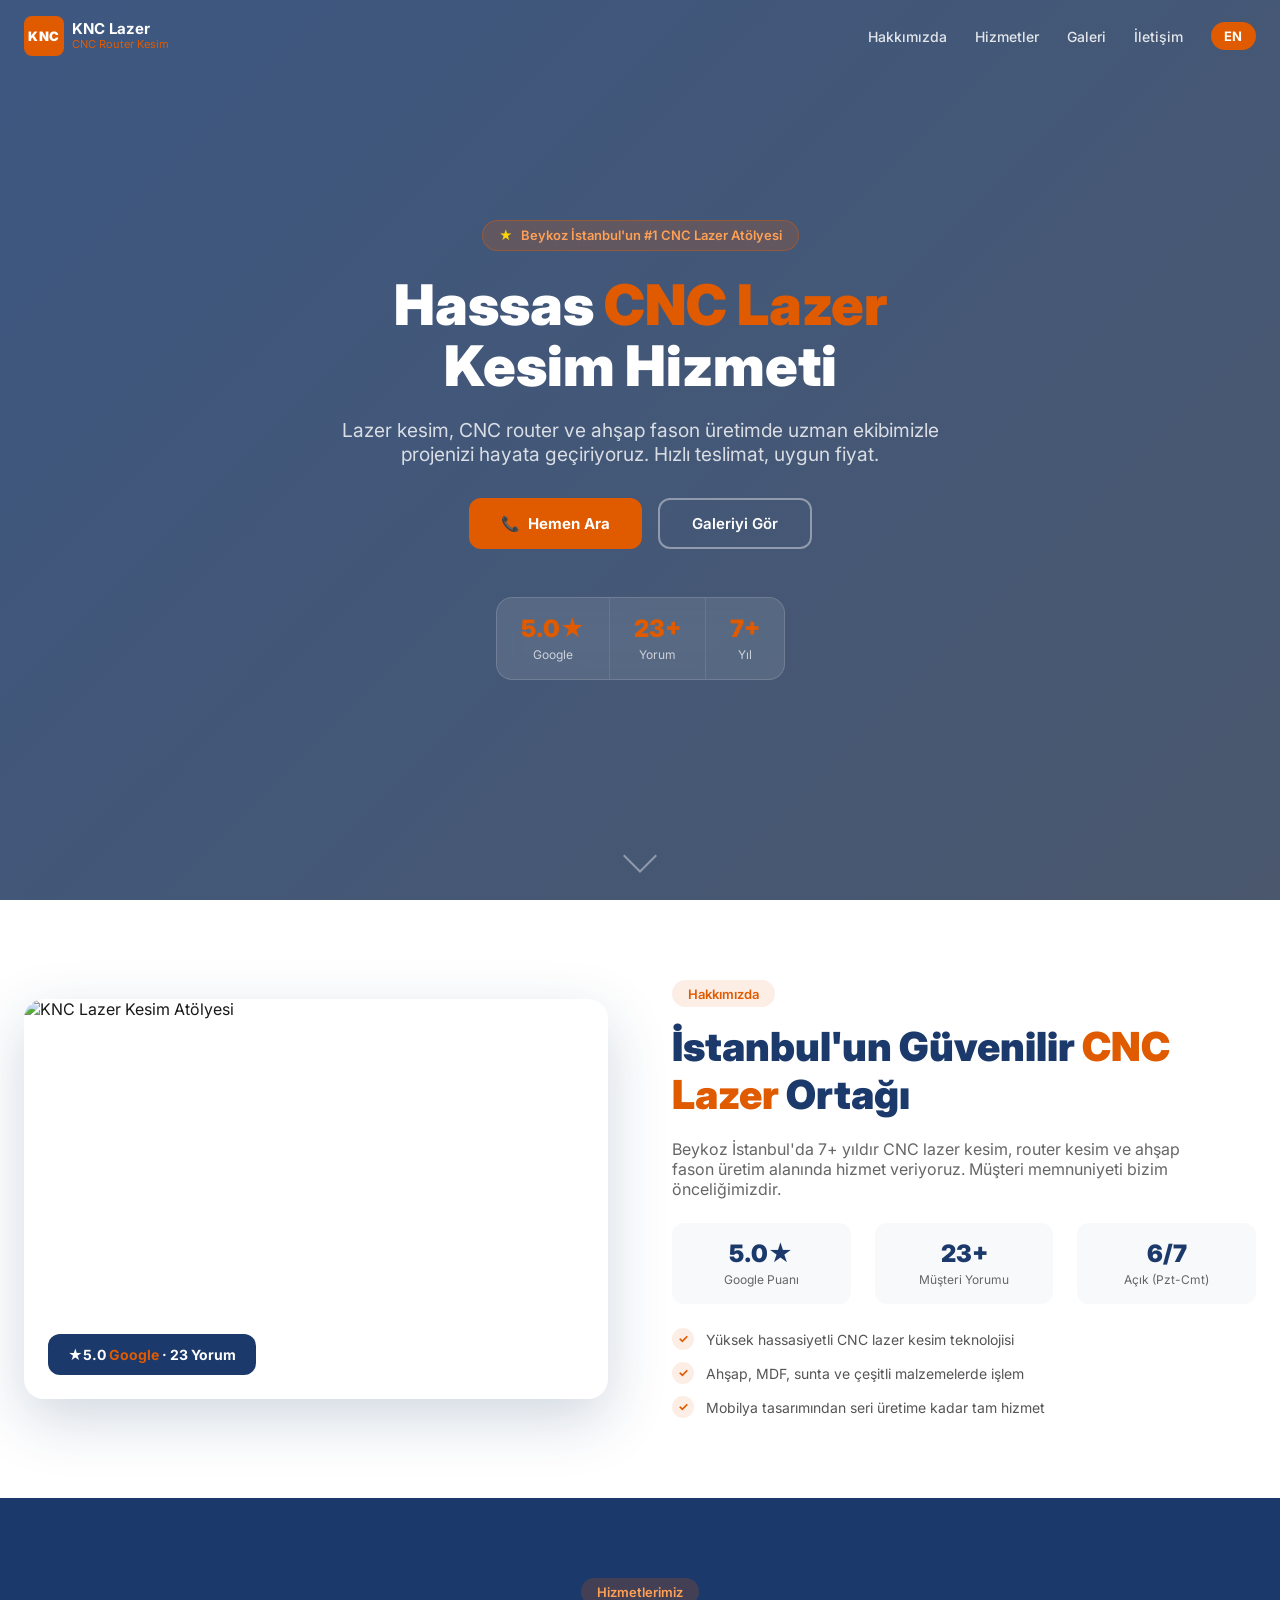
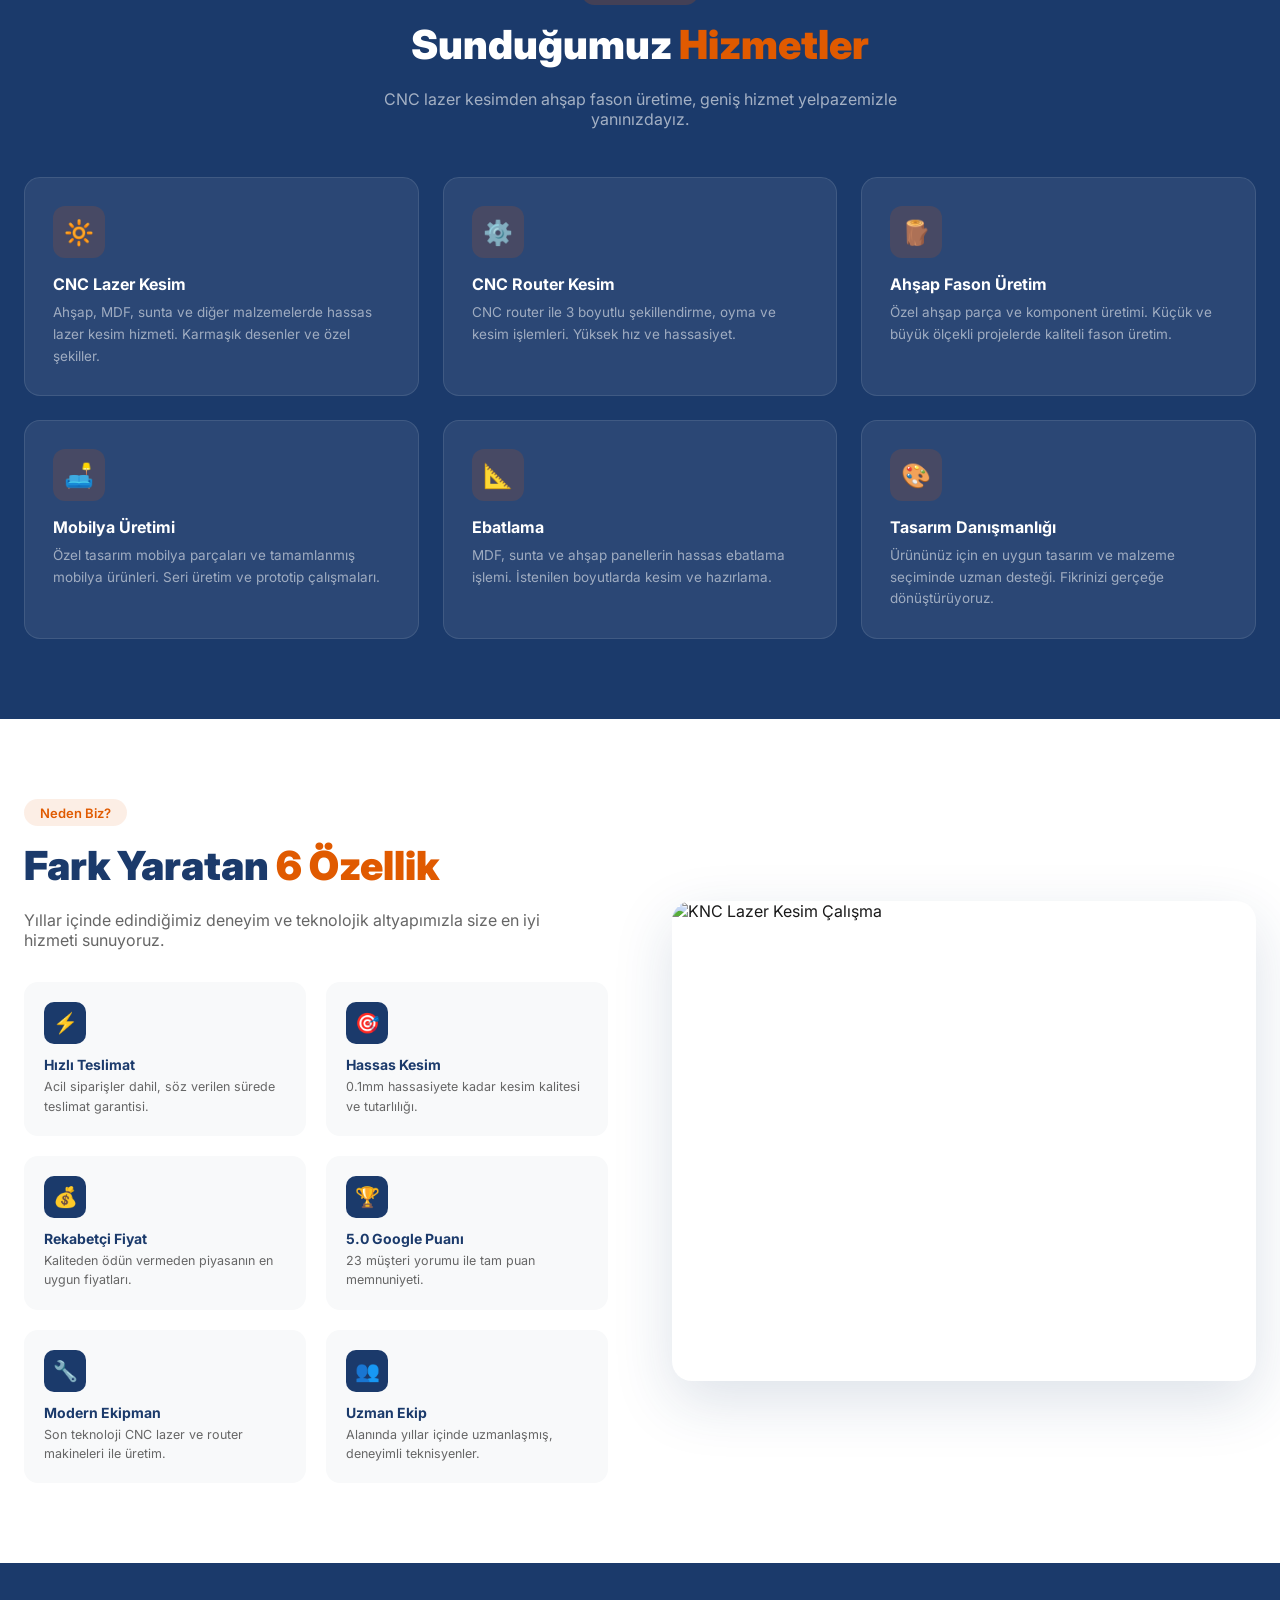
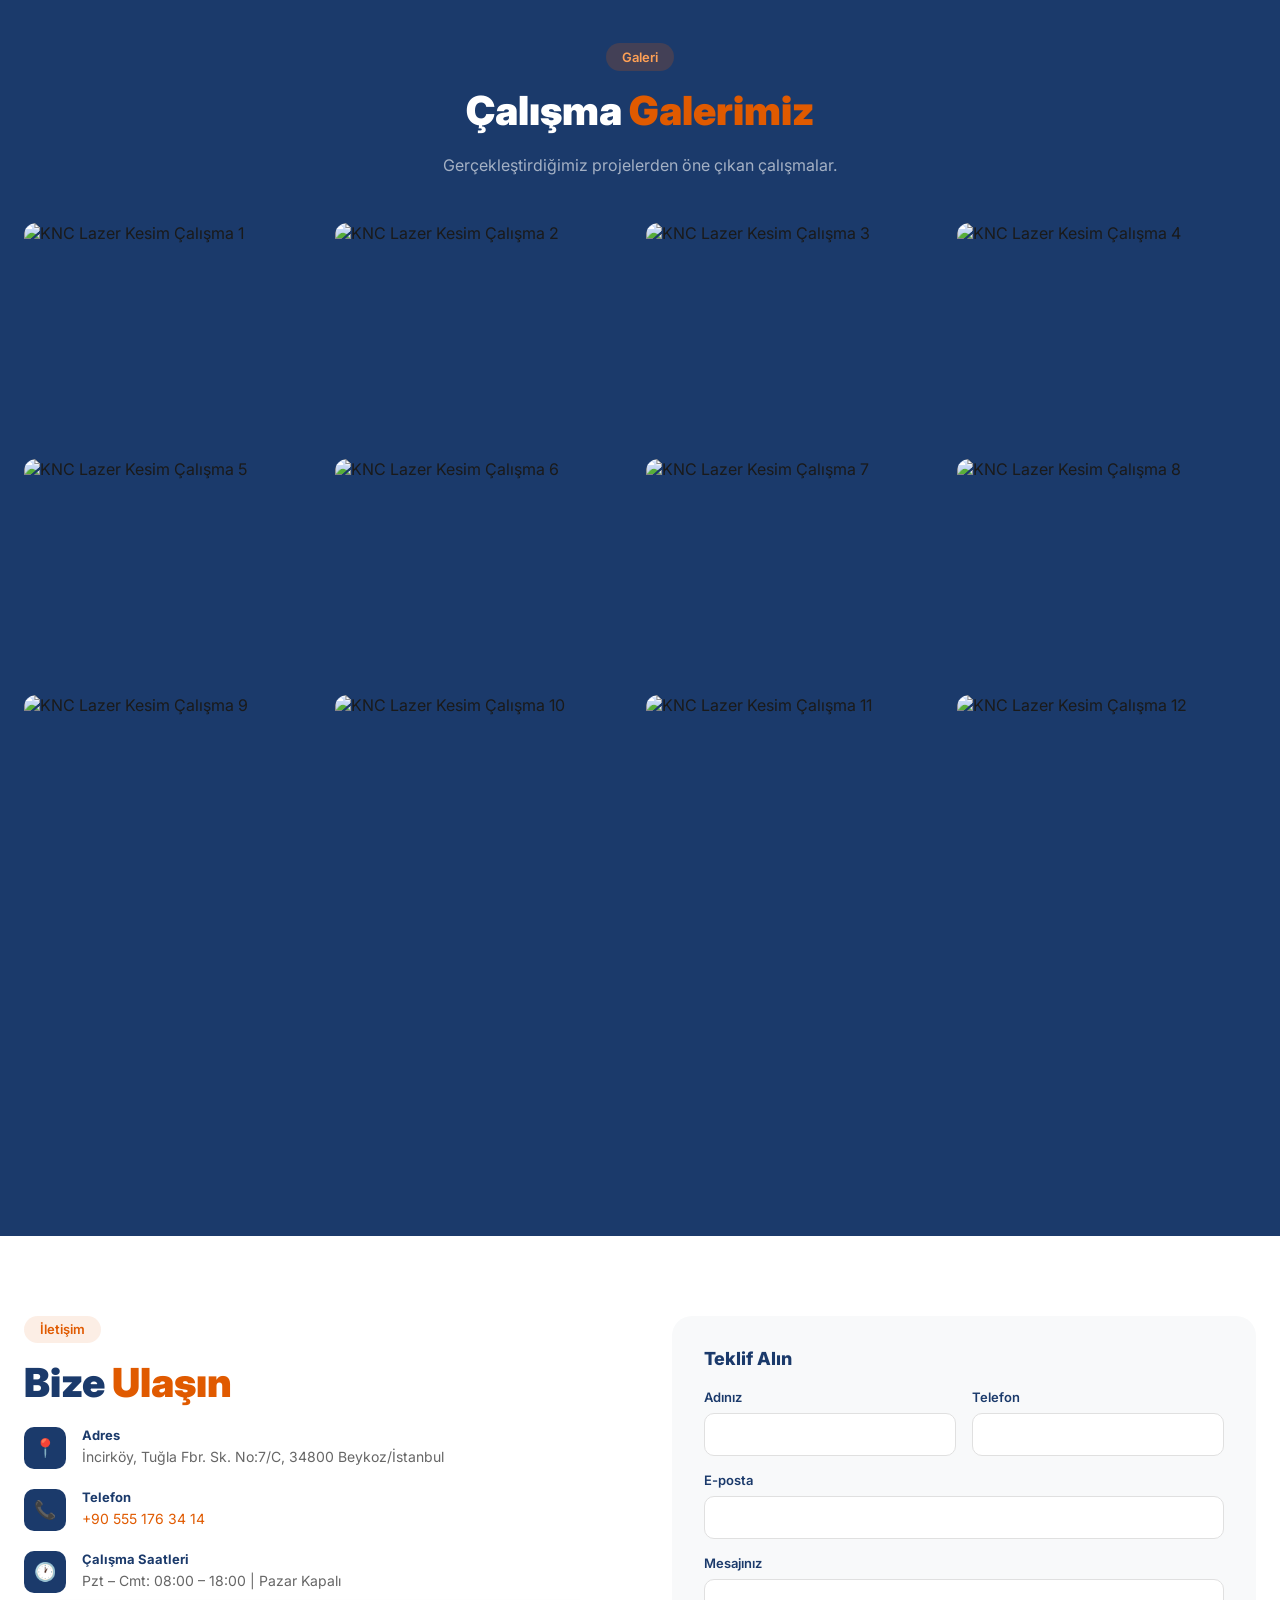
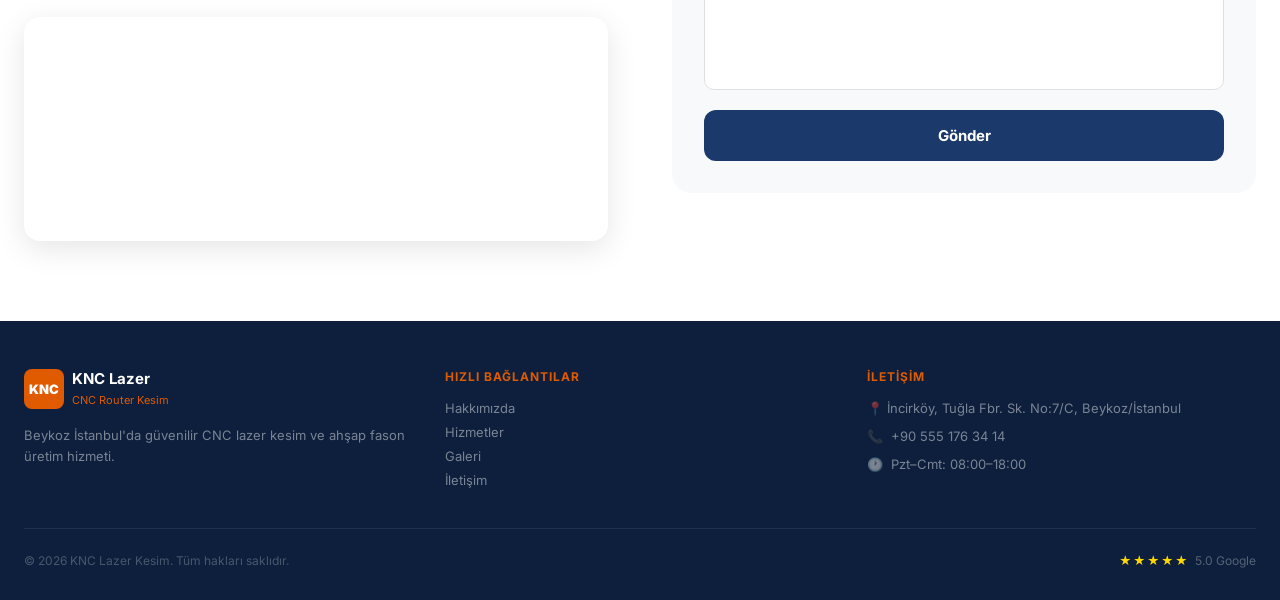
==== index.html @ 197137d9 "KNC Lazer Kesim – static site" ====
<!DOCTYPE html>
<html lang="tr">
<head>
  <meta charset="UTF-8" />
  <meta name="viewport" content="width=device-width, initial-scale=1.0" />
  <title>KNC Lazer Kesim – CNC Router Kesim | Ahşap Fason Üretim | Beykoz İstanbul</title>
  <meta name="description" content="KNC Lazer Kesim – Beykoz İstanbul'da profesyonel CNC lazer kesim, CNC router kesim ve ahşap fason üretim hizmetleri. ☆5.0 Google puanı. Hemen arayın: +90 555 176 34 14" />
  <meta name="keywords" content="KNC lazer kesim, CNC router kesim, ahşap fason üretim, lazer kesim İstanbul, CNC kesim Beykoz, mobilya üretimi" />
  <meta property="og:title" content="KNC Lazer Kesim – CNC Router Kesim İstanbul" />
  <meta property="og:description" content="Beykoz İstanbul'da profesyonel CNC lazer kesim ve ahşap fason üretim. 5.0 Google puanı, 23+ değerlendirme." />
  <meta property="og:type" content="website" />
  <link rel="preconnect" href="https://fonts.googleapis.com" />
  <link rel="preconnect" href="https://fonts.gstatic.com" crossorigin />
  <link href="https://fonts.googleapis.com/css2?family=Inter:wght@400;500;600;700;800;900&display=swap" rel="stylesheet" />
  <style>
    *, *::before, *::after { box-sizing: border-box; margin: 0; padding: 0; }
    html { scroll-behavior: smooth; font-size: 16px; }
    body { font-family: 'Inter', sans-serif; background: #fff; color: #1a1a1a; -webkit-font-smoothing: antialiased; }
    img { max-width: 100%; height: auto; display: block; }
    a { text-decoration: none; color: inherit; }
    ul { list-style: none; }

    :root {
      --primary: #1B3A6B;
      --accent: #E05A00;
      --dark: #0d1f3c;
      --gray: #F8F9FA;
    }

    /* ── NAVBAR ── */
    #navbar {
      position: fixed; top: 0; left: 0; right: 0; z-index: 1000;
      padding: 1rem 0;
      transition: background 0.3s, box-shadow 0.3s;
    }
    #navbar.scrolled {
      background: var(--primary);
      box-shadow: 0 2px 20px rgba(0,0,0,0.3);
    }
    .nav-inner {
      max-width: 1280px; margin: 0 auto; padding: 0 1.5rem;
      display: flex; align-items: center; justify-content: space-between;
    }
    .nav-logo { display: flex; align-items: center; gap: 0.5rem; }
    .nav-logo-box {
      width: 40px; height: 40px; background: var(--accent); border-radius: 8px;
      display: flex; align-items: center; justify-content: center;
      font-weight: 900; color: #fff; font-size: 13px; letter-spacing: 0.5px;
    }
    .nav-logo-text { line-height: 1.2; }
    .nav-logo-text strong { display: block; color: #fff; font-weight: 700; font-size: 15px; }
    .nav-logo-text span { display: block; color: var(--accent); font-size: 11px; }
    .nav-links { display: flex; align-items: center; gap: 1.75rem; }
    .nav-links a {
      color: rgba(255,255,255,0.85); font-size: 14px; font-weight: 500;
      transition: color 0.2s; cursor: pointer;
    }
    .nav-links a:hover { color: #fff; }
    .lang-btn {
      background: var(--accent); color: #fff; border: none; cursor: pointer;
      padding: 0.35rem 0.85rem; border-radius: 20px; font-size: 13px;
      font-weight: 700; font-family: inherit; transition: background 0.2s;
    }
    .lang-btn:hover { background: #c94e00; }
    .hamburger {
      display: none; flex-direction: column; gap: 5px;
      background: none; border: none; cursor: pointer; padding: 4px;
    }
    .hamburger span {
      display: block; width: 24px; height: 2px; background: #fff;
      transition: all 0.3s; border-radius: 2px;
    }
    .mobile-menu {
      display: none; position: absolute; top: 100%; left: 0; right: 0;
      background: var(--primary); padding: 1rem 1.5rem; flex-direction: column; gap: 0.75rem;
      box-shadow: 0 8px 20px rgba(0,0,0,0.3);
    }
    .mobile-menu.open { display: flex; }
    .mobile-menu a {
      color: rgba(255,255,255,0.85); font-size: 15px; font-weight: 500;
      padding: 0.5rem 0; border-bottom: 1px solid rgba(255,255,255,0.1);
      cursor: pointer;
    }
    .mobile-menu a:last-child { border-bottom: none; }
    @media (max-width: 768px) {
      .nav-links { display: none; }
      .hamburger { display: flex; }
    }

    /* ── HERO ── */
    #hero {
      position: relative; height: 100vh; min-height: 600px;
      display: flex; align-items: center; justify-content: center;
      overflow: hidden;
    }
    .hero-bg {
      position: absolute; inset: 0;
      background-image: url('https://lh3.googleusercontent.com/gps-cs-s/APNQkAEdZpxE9b5IhZM782eF72zKAgcGNL1njLaJzOTdsMyg0ttTJH-9ty90BHnDyWe-0wQH7DpDbB836OkclMiLCzB2GHDPKxOpITrHoi-yAwEl9WUS50QTuQ4Fh5ny0PDtLK8UyfHb=w1920-h1080-k-no');
      background-size: cover; background-position: center;
    }
    .hero-overlay {
      position: absolute; inset: 0;
      background: linear-gradient(135deg, rgba(27,58,107,0.85) 0%, rgba(13,31,60,0.75) 100%);
    }
    .hero-content {
      position: relative; text-align: center; color: #fff;
      padding: 0 1.5rem; max-width: 900px;
    }
    .hero-badge {
      display: inline-flex; align-items: center; gap: 0.5rem;
      background: rgba(224,90,0,0.2); border: 1px solid rgba(224,90,0,0.4);
      color: #ffa055; font-size: 13px; font-weight: 600;
      padding: 0.4rem 1rem; border-radius: 20px; margin-bottom: 1.5rem;
    }
    .hero-badge::before { content: "★"; color: #FFD700; }
    .hero-title {
      font-size: clamp(2.2rem, 5vw, 3.5rem); font-weight: 900;
      line-height: 1.1; margin-bottom: 1.25rem;
    }
    .hero-title .accent { color: var(--accent); }
    .hero-subtitle {
      font-size: clamp(1rem, 2.5vw, 1.2rem); color: rgba(255,255,255,0.8);
      margin-bottom: 2rem; max-width: 600px; margin-left: auto; margin-right: auto;
    }
    .hero-btns { display: flex; gap: 1rem; justify-content: center; flex-wrap: wrap; margin-bottom: 3rem; }
    .btn-primary {
      background: var(--accent); color: #fff; font-weight: 700;
      padding: 0.875rem 2rem; border-radius: 12px; font-size: 15px;
      display: inline-flex; align-items: center; gap: 0.5rem;
      transition: background 0.2s, transform 0.2s;
    }
    .btn-primary:hover { background: #c94e00; transform: translateY(-1px); }
    .btn-outline {
      background: transparent; color: #fff; font-weight: 600;
      padding: 0.875rem 2rem; border-radius: 12px; font-size: 15px;
      border: 2px solid rgba(255,255,255,0.4);
      display: inline-flex; align-items: center; gap: 0.5rem;
      transition: background 0.2s, border-color 0.2s;
    }
    .btn-outline:hover { background: rgba(255,255,255,0.1); border-color: rgba(255,255,255,0.7); }
    .hero-stats {
      display: inline-flex; gap: 0;
      background: rgba(255,255,255,0.1); backdrop-filter: blur(10px);
      border-radius: 16px; overflow: hidden; border: 1px solid rgba(255,255,255,0.15);
    }
    .hero-stat {
      padding: 1rem 1.5rem; text-align: center;
      border-right: 1px solid rgba(255,255,255,0.1);
    }
    .hero-stat:last-child { border-right: none; }
    .hero-stat strong { display: block; font-size: 1.5rem; font-weight: 900; color: var(--accent); }
    .hero-stat span { font-size: 12px; color: rgba(255,255,255,0.7); }
    .hero-scroll {
      position: absolute; bottom: 2rem; left: 50%; transform: translateX(-50%);
      color: rgba(255,255,255,0.5); font-size: 13px; text-align: center;
      display: flex; flex-direction: column; align-items: center; gap: 0.5rem;
    }
    .hero-scroll-arrow {
      width: 24px; height: 24px; border-right: 2px solid rgba(255,255,255,0.4);
      border-bottom: 2px solid rgba(255,255,255,0.4);
      transform: rotate(45deg); animation: bounce 2s infinite;
    }
    @keyframes bounce { 0%,100%{transform:rotate(45deg) translateY(0)} 50%{transform:rotate(45deg) translateY(6px)} }

    /* ── SECTIONS ── */
    section { padding: 5rem 0; }
    .container { max-width: 1280px; margin: 0 auto; padding: 0 1.5rem; }
    .section-badge {
      display: inline-block; background: rgba(224,90,0,0.1); color: var(--accent);
      font-size: 13px; font-weight: 600; padding: 0.35rem 1rem; border-radius: 20px;
      margin-bottom: 1rem;
    }
    .section-title {
      font-size: clamp(1.75rem, 3.5vw, 2.5rem); font-weight: 900;
      line-height: 1.2; margin-bottom: 1.25rem;
    }
    .section-subtitle { font-size: 1rem; color: #666; max-width: 540px; }

    /* ── ABOUT ── */
    #about { background: #fff; }
    .about-grid {
      display: grid; grid-template-columns: 1fr 1fr; gap: 4rem; align-items: center;
    }
    .about-img-wrap {
      position: relative; border-radius: 20px; overflow: hidden;
      box-shadow: 0 20px 60px rgba(27,58,107,0.2);
    }
    .about-img-wrap img { width: 100%; height: 400px; object-fit: cover; }
    .about-badge-float {
      position: absolute; bottom: 1.5rem; left: 1.5rem;
      background: var(--primary); color: #fff;
      padding: 0.75rem 1.25rem; border-radius: 12px;
      font-weight: 700; font-size: 14px;
    }
    .about-badge-float span { color: var(--accent); }
    .about-stats { display: flex; gap: 1.5rem; margin: 1.5rem 0; }
    .about-stat {
      text-align: center; background: var(--gray); border-radius: 12px; padding: 1rem;
      flex: 1;
    }
    .about-stat strong { display: block; font-size: 1.5rem; font-weight: 900; color: var(--primary); }
    .about-stat span { font-size: 12px; color: #666; }
    .about-features { display: flex; flex-direction: column; gap: 0.75rem; margin-top: 1.5rem; }
    .about-feature {
      display: flex; align-items: center; gap: 0.75rem;
      font-size: 14px; color: #555;
    }
    .about-feature::before {
      content: "✓"; width: 22px; height: 22px; background: rgba(224,90,0,0.1);
      color: var(--accent); border-radius: 50%; display: flex; align-items: center;
      justify-content: center; font-size: 12px; font-weight: 700; flex-shrink: 0;
      line-height: 22px; text-align: center;
    }
    @media (max-width: 768px) {
      .about-grid { grid-template-columns: 1fr; gap: 2rem; }
    }

    /* ── SERVICES ── */
    #services { background: var(--primary); }
    #services .section-title { color: #fff; }
    #services .section-subtitle { color: rgba(255,255,255,0.6); }
    #services .section-badge { background: rgba(224,90,0,0.2); color: #ffa055; }
    .services-grid {
      display: grid; grid-template-columns: repeat(3, 1fr); gap: 1.5rem; margin-top: 3rem;
    }
    .service-card {
      background: rgba(255,255,255,0.07); border: 1px solid rgba(255,255,255,0.1);
      border-radius: 16px; padding: 1.75rem;
      transition: background 0.2s, transform 0.2s;
    }
    .service-card:hover { background: rgba(255,255,255,0.12); transform: translateY(-4px); }
    .service-icon {
      width: 52px; height: 52px; background: rgba(224,90,0,0.15);
      border-radius: 12px; display: flex; align-items: center; justify-content: center;
      font-size: 24px; margin-bottom: 1rem;
    }
    .service-card h3 { color: #fff; font-size: 16px; font-weight: 700; margin-bottom: 0.5rem; }
    .service-card p { color: rgba(255,255,255,0.55); font-size: 13.5px; line-height: 1.6; }
    @media (max-width: 900px) {
      .services-grid { grid-template-columns: repeat(2, 1fr); }
    }
    @media (max-width: 580px) {
      .services-grid { grid-template-columns: 1fr; }
    }

    /* ── WHY US ── */
    #whyus { background: #fff; }
    .whyus-grid {
      display: grid; grid-template-columns: 1fr 1fr; gap: 4rem; align-items: center;
    }
    .features-grid {
      display: grid; grid-template-columns: 1fr 1fr; gap: 1.25rem;
    }
    .feature-card {
      background: var(--gray); border-radius: 14px; padding: 1.25rem;
    }
    .feature-card-icon {
      width: 42px; height: 42px; background: var(--primary); border-radius: 10px;
      display: flex; align-items: center; justify-content: center;
      font-size: 20px; margin-bottom: 0.75rem;
    }
    .feature-card h4 { font-size: 14px; font-weight: 700; color: var(--primary); margin-bottom: 0.25rem; }
    .feature-card p { font-size: 12.5px; color: #666; line-height: 1.55; }
    .whyus-img-wrap {
      border-radius: 20px; overflow: hidden;
      box-shadow: 0 20px 60px rgba(27,58,107,0.15);
    }
    .whyus-img-wrap img { width: 100%; height: 480px; object-fit: cover; }
    @media (max-width: 768px) {
      .whyus-grid { grid-template-columns: 1fr; }
      .whyus-img-wrap { order: -1; }
      .whyus-img-wrap img { height: 280px; }
    }

    /* ── GALLERY ── */
    #gallery { background: var(--primary); }
    #gallery .section-title { color: #fff; }
    #gallery .section-subtitle { color: rgba(255,255,255,0.6); }
    #gallery .section-badge { background: rgba(224,90,0,0.2); color: #ffa055; }
    .gallery-grid {
      display: grid;
      grid-template-columns: repeat(4, 1fr);
      gap: 0.75rem;
      margin-top: 3rem;
    }
    .gallery-item {
      position: relative; border-radius: 12px; overflow: hidden;
      aspect-ratio: 4/3; cursor: pointer;
    }
    .gallery-item img {
      width: 100%; height: 100%; object-fit: cover;
      transition: transform 0.4s;
    }
    .gallery-item:hover img { transform: scale(1.06); }
    .gallery-item-overlay {
      position: absolute; inset: 0;
      background: rgba(27,58,107,0.4);
      display: flex; align-items: center; justify-content: center;
      opacity: 0; transition: opacity 0.3s;
    }
    .gallery-item:hover .gallery-item-overlay { opacity: 1; }
    .gallery-item-overlay svg { width: 32px; height: 32px; color: #fff; }
    @media (max-width: 900px) { .gallery-grid { grid-template-columns: repeat(3, 1fr); } }
    @media (max-width: 600px) { .gallery-grid { grid-template-columns: repeat(2, 1fr); } }

    /* Lightbox */
    #lightbox {
      display: none; position: fixed; inset: 0; z-index: 9999;
      background: rgba(0,0,0,0.92); align-items: center; justify-content: center;
    }
    #lightbox.open { display: flex; }
    #lightbox img { max-width: 90vw; max-height: 85vh; border-radius: 8px; object-fit: contain; }
    #lightbox-close {
      position: absolute; top: 1.5rem; right: 1.5rem;
      background: rgba(255,255,255,0.15); border: none; cursor: pointer;
      width: 44px; height: 44px; border-radius: 50%;
      display: flex; align-items: center; justify-content: center;
      color: #fff; font-size: 20px; transition: background 0.2s;
    }
    #lightbox-close:hover { background: rgba(255,255,255,0.25); }
    #lightbox-prev, #lightbox-next {
      position: absolute; top: 50%; transform: translateY(-50%);
      background: rgba(255,255,255,0.15); border: none; cursor: pointer;
      width: 48px; height: 48px; border-radius: 50%;
      display: flex; align-items: center; justify-content: center;
      color: #fff; font-size: 20px; transition: background 0.2s;
    }
    #lightbox-prev { left: 1.5rem; }
    #lightbox-next { right: 1.5rem; }
    #lightbox-prev:hover, #lightbox-next:hover { background: rgba(255,255,255,0.25); }

    /* ── CONTACT ── */
    #contact { background: #fff; }
    .contact-grid {
      display: grid; grid-template-columns: 1fr 1fr; gap: 4rem;
    }
    .contact-info-item {
      display: flex; align-items: flex-start; gap: 1rem; margin-bottom: 1.25rem;
    }
    .contact-icon {
      width: 42px; height: 42px; background: var(--primary); border-radius: 10px;
      display: flex; align-items: center; justify-content: center; flex-shrink: 0;
      color: #fff; font-size: 18px;
    }
    .contact-info-item strong { display: block; font-size: 13px; color: var(--primary); margin-bottom: 0.2rem; }
    .contact-info-item p, .contact-info-item a {
      font-size: 14px; color: #666; line-height: 1.5;
    }
    .contact-info-item a { color: var(--accent); }
    .contact-info-item a:hover { text-decoration: underline; }
    .map-wrap { border-radius: 16px; overflow: hidden; margin-top: 1.5rem; box-shadow: 0 8px 30px rgba(0,0,0,0.1); }
    .contact-form { background: var(--gray); border-radius: 20px; padding: 2rem; }
    .form-row { display: grid; grid-template-columns: 1fr 1fr; gap: 1rem; }
    .form-group { margin-bottom: 1rem; }
    .form-group label { display: block; font-size: 13px; font-weight: 600; color: var(--primary); margin-bottom: 0.5rem; }
    .form-group input, .form-group textarea {
      width: 100%; background: #fff; border: 1px solid #e0e0e0; border-radius: 10px;
      padding: 0.75rem 1rem; font-size: 14px; font-family: inherit;
      outline: none; transition: border-color 0.2s, box-shadow 0.2s;
    }
    .form-group input:focus, .form-group textarea:focus {
      border-color: var(--primary); box-shadow: 0 0 0 3px rgba(27,58,107,0.1);
    }
    .form-group textarea { resize: none; }
    .form-submit {
      width: 100%; background: var(--primary); color: #fff; border: none;
      font-family: inherit; font-size: 15px; font-weight: 700; cursor: pointer;
      padding: 1rem; border-radius: 12px; transition: background 0.2s;
    }
    .form-submit:hover { background: #152d54; }
    .form-success {
      display: none; text-align: center; padding: 3rem 1rem;
    }
    .form-success-icon {
      width: 64px; height: 64px; background: #dcfce7; border-radius: 50%;
      display: flex; align-items: center; justify-content: center;
      margin: 0 auto 1rem; font-size: 28px;
    }
    .form-success p { color: var(--primary); font-weight: 600; font-size: 17px; }
    @media (max-width: 768px) {
      .contact-grid { grid-template-columns: 1fr; }
      .form-row { grid-template-columns: 1fr; }
    }

    /* ── FOOTER ── */
    footer { background: var(--dark); color: #fff; padding: 3rem 0 2rem; }
    .footer-grid {
      display: grid; grid-template-columns: repeat(3, 1fr); gap: 2rem; margin-bottom: 2.5rem;
    }
    .footer-logo { display: flex; align-items: center; gap: 0.5rem; margin-bottom: 1rem; }
    .footer-logo-box {
      width: 40px; height: 40px; background: var(--accent); border-radius: 8px;
      display: flex; align-items: center; justify-content: center;
      font-weight: 900; color: #fff; font-size: 13px;
    }
    .footer-logo-text strong { display: block; font-size: 15px; color: #fff; }
    .footer-logo-text span { font-size: 11px; color: var(--accent); }
    .footer-tagline { font-size: 13px; color: rgba(255,255,255,0.45); line-height: 1.6; }
    .footer-heading { font-size: 12px; font-weight: 700; color: var(--accent); text-transform: uppercase; letter-spacing: 1px; margin-bottom: 1rem; }
    .footer-links { display: flex; flex-direction: column; gap: 0.5rem; }
    .footer-links a { font-size: 13px; color: rgba(255,255,255,0.45); cursor: pointer; transition: color 0.2s; }
    .footer-links a:hover { color: #fff; }
    .footer-contact-item { display: flex; align-items: flex-start; gap: 0.5rem; margin-bottom: 0.75rem; font-size: 13px; color: rgba(255,255,255,0.45); }
    .footer-contact-item a { color: rgba(255,255,255,0.45); transition: color 0.2s; }
    .footer-contact-item a:hover { color: var(--accent); }
    .footer-bottom {
      border-top: 1px solid rgba(255,255,255,0.08); padding-top: 1.5rem;
      display: flex; align-items: center; justify-content: space-between;
      flex-wrap: wrap; gap: 0.75rem;
    }
    .footer-bottom p { font-size: 12px; color: rgba(255,255,255,0.25); }
    .footer-stars { display: flex; align-items: center; gap: 0.35rem; font-size: 12px; }
    .footer-stars .stars { color: #FFD700; letter-spacing: 1px; }
    .footer-stars span { color: rgba(255,255,255,0.3); }
    @media (max-width: 768px) {
      .footer-grid { grid-template-columns: 1fr; }
      .footer-bottom { flex-direction: column; text-align: center; }
    }

    /* ── HELPERS ── */
    .text-accent { color: var(--accent); }
    [data-lang] { display: none; }
    [data-lang].active { display: block; }
    [data-lang-inline] { display: none; }
    [data-lang-inline].active { display: inline; }
  </style>
</head>
<body>

<!-- NAVBAR -->
<nav id="navbar">
  <div class="nav-inner">
    <a class="nav-logo" href="#" onclick="scrollToTop(event)">
      <div class="nav-logo-box">KNC</div>
      <div class="nav-logo-text">
        <strong>KNC Lazer</strong>
        <span>CNC Router Kesim</span>
      </div>
    </a>
    <div class="nav-links">
      <a onclick="scrollTo('about')">
        <span data-lang-inline="tr" class="active">Hakkımızda</span>
        <span data-lang-inline="en">About</span>
      </a>
      <a onclick="scrollTo('services')">
        <span data-lang-inline="tr" class="active">Hizmetler</span>
        <span data-lang-inline="en">Services</span>
      </a>
      <a onclick="scrollTo('gallery')">
        <span data-lang-inline="tr" class="active">Galeri</span>
        <span data-lang-inline="en">Gallery</span>
      </a>
      <a onclick="scrollTo('contact')">
        <span data-lang-inline="tr" class="active">İletişim</span>
        <span data-lang-inline="en">Contact</span>
      </a>
      <button class="lang-btn" id="langBtn" onclick="toggleLang()">EN</button>
    </div>
    <button class="hamburger" id="hamburger" onclick="toggleMenu()" aria-label="Menü">
      <span></span><span></span><span></span>
    </button>
  </div>
  <div class="mobile-menu" id="mobileMenu">
    <a onclick="scrollTo('about'); closeMenu()">
      <span data-lang-inline="tr" class="active">Hakkımızda</span>
      <span data-lang-inline="en">About</span>
    </a>
    <a onclick="scrollTo('services'); closeMenu()">
      <span data-lang-inline="tr" class="active">Hizmetler</span>
      <span data-lang-inline="en">Services</span>
    </a>
    <a onclick="scrollTo('gallery'); closeMenu()">
      <span data-lang-inline="tr" class="active">Galeri</span>
      <span data-lang-inline="en">Gallery</span>
    </a>
    <a onclick="scrollTo('contact'); closeMenu()">
      <span data-lang-inline="tr" class="active">İletişim</span>
      <span data-lang-inline="en">Contact</span>
    </a>
    <button class="lang-btn" onclick="toggleLang()">
      <span data-lang-inline="tr" class="active">EN</span>
      <span data-lang-inline="en">TR</span>
    </button>
  </div>
</nav>

<!-- HERO -->
<section id="hero">
  <div class="hero-bg"></div>
  <div class="hero-overlay"></div>
  <div class="hero-content">
    <div class="hero-badge">
      <span data-lang="tr" class="active">Beykoz İstanbul'un #1 CNC Lazer Atölyesi</span>
      <span data-lang="en">#1 CNC Laser Workshop in Beykoz Istanbul</span>
    </div>
    <h1 class="hero-title">
      <span data-lang="tr" class="active">
        Hassas <span class="accent">CNC Lazer</span><br>Kesim Hizmeti
      </span>
      <span data-lang="en">
        Precision <span class="accent">CNC Laser</span><br>Cutting Service
      </span>
    </h1>
    <p class="hero-subtitle">
      <span data-lang="tr" class="active">Lazer kesim, CNC router ve ahşap fason üretimde uzman ekibimizle projenizi hayata geçiriyoruz. Hızlı teslimat, uygun fiyat.</span>
      <span data-lang="en">Our expert team in laser cutting, CNC router, and wood outsourcing brings your project to life. Fast delivery, competitive pricing.</span>
    </p>
    <div class="hero-btns">
      <a href="tel:+905551763414" class="btn-primary">
        📞 <span data-lang-inline="tr" class="active">Hemen Ara</span>
        <span data-lang-inline="en">Call Now</span>
      </a>
      <a onclick="scrollTo('gallery')" class="btn-outline">
        <span data-lang-inline="tr" class="active">Galeriyi Gör</span>
        <span data-lang-inline="en">View Gallery</span>
      </a>
    </div>
    <div class="hero-stats">
      <div class="hero-stat">
        <strong>5.0★</strong>
        <span>Google</span>
      </div>
      <div class="hero-stat">
        <strong>23+</strong>
        <span data-lang-inline="tr" class="active">Yorum</span>
        <span data-lang-inline="en">Reviews</span>
      </div>
      <div class="hero-stat">
        <strong>7+</strong>
        <span data-lang-inline="tr" class="active">Yıl</span>
        <span data-lang-inline="en">Years</span>
      </div>
    </div>
  </div>
  <div class="hero-scroll">
    <div class="hero-scroll-arrow"></div>
  </div>
</section>

<!-- ABOUT -->
<section id="about">
  <div class="container">
    <div class="about-grid">
      <div class="about-img-wrap">
        <img src="https://lh3.googleusercontent.com/gps-cs-s/APNQkAEDzsLOwNOSYfDkcq1phF_KH21SExbOo_OUV1-BeHm-0GlqXwXHgMPWzRVVve46VNWJr2SKB-9LYGpq43kIam9XWxhd8ibswuhl2SE83L6FqWAEli_n0QyfsvdgRc3dFHjrgD4=w1920-h1080-k-no"
             alt="KNC Lazer Kesim Atölyesi" loading="lazy" />
        <div class="about-badge-float">
          ★5.0 <span>Google</span> · 23 Yorum
        </div>
      </div>
      <div>
        <span class="section-badge">
          <span data-lang-inline="tr" class="active">Hakkımızda</span>
          <span data-lang-inline="en">About Us</span>
        </span>
        <h2 class="section-title" style="color: var(--primary)">
          <span data-lang="tr" class="active">İstanbul'un Güvenilir <span class="text-accent">CNC Lazer</span> Ortağı</span>
          <span data-lang="en">Istanbul's Trusted <span class="text-accent">CNC Laser</span> Partner</span>
        </h2>
        <p class="section-subtitle">
          <span data-lang-inline="tr" class="active">Beykoz İstanbul'da 7+ yıldır CNC lazer kesim, router kesim ve ahşap fason üretim alanında hizmet veriyoruz. Müşteri memnuniyeti bizim önceliğimizdir.</span>
          <span data-lang-inline="en">We have been providing CNC laser cutting, router cutting, and wood outsourcing services in Beykoz, Istanbul for 7+ years. Customer satisfaction is our priority.</span>
        </p>
        <div class="about-stats">
          <div class="about-stat">
            <strong>5.0★</strong>
            <span data-lang-inline="tr" class="active">Google Puanı</span>
            <span data-lang-inline="en">Google Rating</span>
          </div>
          <div class="about-stat">
            <strong>23+</strong>
            <span data-lang-inline="tr" class="active">Müşteri Yorumu</span>
            <span data-lang-inline="en">Customer Reviews</span>
          </div>
          <div class="about-stat">
            <strong>6/7</strong>
            <span data-lang-inline="tr" class="active">Açık (Pzt-Cmt)</span>
            <span data-lang-inline="en">Open (Mon-Sat)</span>
          </div>
        </div>
        <div class="about-features">
          <div class="about-feature">
            <span data-lang-inline="tr" class="active">Yüksek hassasiyetli CNC lazer kesim teknolojisi</span>
            <span data-lang-inline="en">High-precision CNC laser cutting technology</span>
          </div>
          <div class="about-feature">
            <span data-lang-inline="tr" class="active">Ahşap, MDF, sunta ve çeşitli malzemelerde işlem</span>
            <span data-lang-inline="en">Processing wood, MDF, particle board, and various materials</span>
          </div>
          <div class="about-feature">
            <span data-lang-inline="tr" class="active">Mobilya tasarımından seri üretime kadar tam hizmet</span>
            <span data-lang-inline="en">Full service from furniture design to mass production</span>
          </div>
        </div>
      </div>
    </div>
  </div>
</section>

<!-- SERVICES -->
<section id="services">
  <div class="container">
    <div style="text-align: center; max-width: 600px; margin: 0 auto 3rem;">
      <span class="section-badge">
        <span data-lang-inline="tr" class="active">Hizmetlerimiz</span>
        <span data-lang-inline="en">Our Services</span>
      </span>
      <h2 class="section-title" style="color: #fff">
        <span data-lang="tr" class="active">Sunduğumuz <span class="text-accent">Hizmetler</span></span>
        <span data-lang="en">Services <span class="text-accent">We Offer</span></span>
      </h2>
      <p class="section-subtitle" style="margin: 0 auto">
        <span data-lang-inline="tr" class="active">CNC lazer kesimden ahşap fason üretime, geniş hizmet yelpazemizle yanınızdayız.</span>
        <span data-lang-inline="en">From CNC laser cutting to wood outsourcing, we are with you with a wide range of services.</span>
      </p>
    </div>
    <div class="services-grid">
      <div class="service-card">
        <div class="service-icon">🔆</div>
        <h3>
          <span data-lang-inline="tr" class="active">CNC Lazer Kesim</span>
          <span data-lang-inline="en">CNC Laser Cutting</span>
        </h3>
        <p>
          <span data-lang-inline="tr" class="active">Ahşap, MDF, sunta ve diğer malzemelerde hassas lazer kesim hizmeti. Karmaşık desenler ve özel şekiller.</span>
          <span data-lang-inline="en">Precise laser cutting service for wood, MDF, particle board and other materials. Complex patterns and custom shapes.</span>
        </p>
      </div>
      <div class="service-card">
        <div class="service-icon">⚙️</div>
        <h3>
          <span data-lang-inline="tr" class="active">CNC Router Kesim</span>
          <span data-lang-inline="en">CNC Router Cutting</span>
        </h3>
        <p>
          <span data-lang-inline="tr" class="active">CNC router ile 3 boyutlu şekillendirme, oyma ve kesim işlemleri. Yüksek hız ve hassasiyet.</span>
          <span data-lang-inline="en">3D shaping, carving, and cutting operations with CNC router. High speed and precision.</span>
        </p>
      </div>
      <div class="service-card">
        <div class="service-icon">🪵</div>
        <h3>
          <span data-lang-inline="tr" class="active">Ahşap Fason Üretim</span>
          <span data-lang-inline="en">Wood Outsourcing</span>
        </h3>
        <p>
          <span data-lang-inline="tr" class="active">Özel ahşap parça ve komponent üretimi. Küçük ve büyük ölçekli projelerde kaliteli fason üretim.</span>
          <span data-lang-inline="en">Custom wood part and component manufacturing. Quality outsourcing for small and large-scale projects.</span>
        </p>
      </div>
      <div class="service-card">
        <div class="service-icon">🛋️</div>
        <h3>
          <span data-lang-inline="tr" class="active">Mobilya Üretimi</span>
          <span data-lang-inline="en">Furniture Manufacturing</span>
        </h3>
        <p>
          <span data-lang-inline="tr" class="active">Özel tasarım mobilya parçaları ve tamamlanmış mobilya ürünleri. Seri üretim ve prototip çalışmaları.</span>
          <span data-lang-inline="en">Custom design furniture parts and finished furniture products. Mass production and prototype work.</span>
        </p>
      </div>
      <div class="service-card">
        <div class="service-icon">📐</div>
        <h3>
          <span data-lang-inline="tr" class="active">Ebatlama</span>
          <span data-lang-inline="en">Panel Sizing</span>
        </h3>
        <p>
          <span data-lang-inline="tr" class="active">MDF, sunta ve ahşap panellerin hassas ebatlama işlemi. İstenilen boyutlarda kesim ve hazırlama.</span>
          <span data-lang-inline="en">Precise sizing of MDF, particle board and wood panels. Cutting and preparation to desired dimensions.</span>
        </p>
      </div>
      <div class="service-card">
        <div class="service-icon">🎨</div>
        <h3>
          <span data-lang-inline="tr" class="active">Tasarım Danışmanlığı</span>
          <span data-lang-inline="en">Design Consulting</span>
        </h3>
        <p>
          <span data-lang-inline="tr" class="active">Ürününüz için en uygun tasarım ve malzeme seçiminde uzman desteği. Fikrinizi gerçeğe dönüştürüyoruz.</span>
          <span data-lang-inline="en">Expert support for the best design and material selection for your product. We turn your idea into reality.</span>
        </p>
      </div>
    </div>
  </div>
</section>

<!-- WHY US -->
<section id="whyus">
  <div class="container">
    <div class="whyus-grid">
      <div>
        <span class="section-badge">
          <span data-lang-inline="tr" class="active">Neden Biz?</span>
          <span data-lang-inline="en">Why Choose Us?</span>
        </span>
        <h2 class="section-title" style="color: var(--primary)">
          <span data-lang="tr" class="active">Fark Yaratan <span class="text-accent">6 Özellik</span></span>
          <span data-lang="en"><span class="text-accent">6 Features</span> That Make a Difference</span>
        </h2>
        <p class="section-subtitle" style="margin-bottom: 2rem">
          <span data-lang-inline="tr" class="active">Yıllar içinde edindiğimiz deneyim ve teknolojik altyapımızla size en iyi hizmeti sunuyoruz.</span>
          <span data-lang-inline="en">We provide you with the best service with our experience gained over the years and technological infrastructure.</span>
        </p>
        <div class="features-grid">
          <div class="feature-card">
            <div class="feature-card-icon">⚡</div>
            <h4>
              <span data-lang-inline="tr" class="active">Hızlı Teslimat</span>
              <span data-lang-inline="en">Fast Delivery</span>
            </h4>
            <p>
              <span data-lang-inline="tr" class="active">Acil siparişler dahil, söz verilen sürede teslimat garantisi.</span>
              <span data-lang-inline="en">Delivery guarantee within the promised time, including urgent orders.</span>
            </p>
          </div>
          <div class="feature-card">
            <div class="feature-card-icon">🎯</div>
            <h4>
              <span data-lang-inline="tr" class="active">Hassas Kesim</span>
              <span data-lang-inline="en">Precise Cutting</span>
            </h4>
            <p>
              <span data-lang-inline="tr" class="active">0.1mm hassasiyete kadar kesim kalitesi ve tutarlılığı.</span>
              <span data-lang-inline="en">Cutting quality and consistency up to 0.1mm precision.</span>
            </p>
          </div>
          <div class="feature-card">
            <div class="feature-card-icon">💰</div>
            <h4>
              <span data-lang-inline="tr" class="active">Rekabetçi Fiyat</span>
              <span data-lang-inline="en">Competitive Pricing</span>
            </h4>
            <p>
              <span data-lang-inline="tr" class="active">Kaliteden ödün vermeden piyasanın en uygun fiyatları.</span>
              <span data-lang-inline="en">Most competitive prices without compromising quality.</span>
            </p>
          </div>
          <div class="feature-card">
            <div class="feature-card-icon">🏆</div>
            <h4>
              <span data-lang-inline="tr" class="active">5.0 Google Puanı</span>
              <span data-lang-inline="en">5.0 Google Rating</span>
            </h4>
            <p>
              <span data-lang-inline="tr" class="active">23 müşteri yorumu ile tam puan memnuniyeti.</span>
              <span data-lang-inline="en">Perfect score satisfaction with 23 customer reviews.</span>
            </p>
          </div>
          <div class="feature-card">
            <div class="feature-card-icon">🔧</div>
            <h4>
              <span data-lang-inline="tr" class="active">Modern Ekipman</span>
              <span data-lang-inline="en">Modern Equipment</span>
            </h4>
            <p>
              <span data-lang-inline="tr" class="active">Son teknoloji CNC lazer ve router makineleri ile üretim.</span>
              <span data-lang-inline="en">Production with state-of-the-art CNC laser and router machines.</span>
            </p>
          </div>
          <div class="feature-card">
            <div class="feature-card-icon">👥</div>
            <h4>
              <span data-lang-inline="tr" class="active">Uzman Ekip</span>
              <span data-lang-inline="en">Expert Team</span>
            </h4>
            <p>
              <span data-lang-inline="tr" class="active">Alanında yıllar içinde uzmanlaşmış, deneyimli teknisyenler.</span>
              <span data-lang-inline="en">Experienced technicians who have specialized in the field over the years.</span>
            </p>
          </div>
        </div>
      </div>
      <div class="whyus-img-wrap">
        <img src="https://lh3.googleusercontent.com/gps-cs-s/APNQkAE_YFqPfdNwxVLHGbxeStVHEgJuZazI_3m-l8wj3eL0Berw-gdZxMJSjQXGKVt75ha3WY08jkjH24nDORcOHL9A_81IWg_yXplqgeqHyylZ2JQGwQXZD0xlefjqfGtcaLBAyYDU=w1920-h1080-k-no"
             alt="KNC Lazer Kesim Çalışma" loading="lazy" />
      </div>
    </div>
  </div>
</section>

<!-- GALLERY -->
<section id="gallery">
  <div class="container">
    <div style="text-align: center; max-width: 600px; margin: 0 auto 3rem;">
      <span class="section-badge">
        <span data-lang-inline="tr" class="active">Galeri</span>
        <span data-lang-inline="en">Gallery</span>
      </span>
      <h2 class="section-title" style="color: #fff">
        <span data-lang="tr" class="active">Çalışma <span class="text-accent">Galerimiz</span></span>
        <span data-lang="en">Our Work <span class="text-accent">Gallery</span></span>
      </h2>
      <p class="section-subtitle" style="margin: 0 auto">
        <span data-lang-inline="tr" class="active">Gerçekleştirdiğimiz projelerden öne çıkan çalışmalar.</span>
        <span data-lang-inline="en">Highlights from projects we have completed.</span>
      </p>
    </div>
    <div class="gallery-grid" id="galleryGrid">
      <!-- Items injected by JS -->
    </div>
  </div>
</section>

<!-- CONTACT -->
<section id="contact">
  <div class="container">
    <div class="contact-grid">
      <div>
        <span class="section-badge">
          <span data-lang-inline="tr" class="active">İletişim</span>
          <span data-lang-inline="en">Contact</span>
        </span>
        <h2 class="section-title" style="color: var(--primary)">
          <span data-lang="tr" class="active">Bize <span class="text-accent">Ulaşın</span></span>
          <span data-lang="en">Get in <span class="text-accent">Touch</span></span>
        </h2>
        <div class="contact-info-item">
          <div class="contact-icon">📍</div>
          <div>
            <strong>
              <span data-lang-inline="tr" class="active">Adres</span>
              <span data-lang-inline="en">Address</span>
            </strong>
            <p>İncirköy, Tuğla Fbr. Sk. No:7/C, 34800 Beykoz/İstanbul</p>
          </div>
        </div>
        <div class="contact-info-item">
          <div class="contact-icon">📞</div>
          <div>
            <strong>
              <span data-lang-inline="tr" class="active">Telefon</span>
              <span data-lang-inline="en">Phone</span>
            </strong>
            <a href="tel:+905551763414">+90 555 176 34 14</a>
          </div>
        </div>
        <div class="contact-info-item">
          <div class="contact-icon">🕐</div>
          <div>
            <strong>
              <span data-lang-inline="tr" class="active">Çalışma Saatleri</span>
              <span data-lang-inline="en">Working Hours</span>
            </strong>
            <p>
              <span data-lang-inline="tr" class="active">Pzt – Cmt: 08:00 – 18:00 | Pazar Kapalı</span>
              <span data-lang-inline="en">Mon – Sat: 08:00 – 18:00 | Sunday Closed</span>
            </p>
          </div>
        </div>
        <div class="map-wrap">
          <iframe
            src="https://www.google.com/maps/embed?pb=!1m18!1m12!1m3!1d3004.8!2d29.0!3d41.1!2m3!1f0!2f0!3f0!3m2!1i1024!2i768!4f13.1!3m3!1m2!1s0x14cacb9a4dfbd3dd%3A0xec4dc1b6acbc5d18!2sKNC%20Lazer%20Kesim%20CNC%20Router%20Kesim%20Ah%C5%9Fap%20Fason%20%C3%9Cretim!5e0!3m2!1str!2str!4v1"
            width="100%" height="220" style="border:0;" allowfullscreen loading="lazy"
            referrerpolicy="no-referrer-when-downgrade"
            title="KNC Lazer Kesim Konum">
          </iframe>
        </div>
      </div>
      <div>
        <div class="contact-form">
          <div id="formWrap">
            <h3 style="font-size: 18px; color: var(--primary); font-weight: 800; margin-bottom: 1.25rem;">
              <span data-lang-inline="tr" class="active">Teklif Alın</span>
              <span data-lang-inline="en">Get a Quote</span>
            </h3>
            <form id="contactForm" onsubmit="handleFormSubmit(event)">
              <div class="form-row">
                <div class="form-group">
                  <label>
                    <span data-lang-inline="tr" class="active">Adınız</span>
                    <span data-lang-inline="en">Your Name</span>
                  </label>
                  <input type="text" required />
                </div>
                <div class="form-group">
                  <label>
                    <span data-lang-inline="tr" class="active">Telefon</span>
                    <span data-lang-inline="en">Phone</span>
                  </label>
                  <input type="tel" />
                </div>
              </div>
              <div class="form-group">
                <label>E-posta</label>
                <input type="email" required />
              </div>
              <div class="form-group">
                <label>
                  <span data-lang-inline="tr" class="active">Mesajınız</span>
                  <span data-lang-inline="en">Your Message</span>
                </label>
                <textarea rows="5" required></textarea>
              </div>
              <button type="submit" class="form-submit">
                <span data-lang-inline="tr" class="active">Gönder</span>
                <span data-lang-inline="en">Send Message</span>
              </button>
            </form>
          </div>
          <div class="form-success" id="formSuccess">
            <div class="form-success-icon">✅</div>
            <p>
              <span data-lang-inline="tr" class="active">Mesajınız alındı! En kısa sürede dönüş yapacağız.</span>
              <span data-lang-inline="en">Message received! We will get back to you as soon as possible.</span>
            </p>
          </div>
        </div>
      </div>
    </div>
  </div>
</section>

<!-- FOOTER -->
<footer>
  <div class="container">
    <div class="footer-grid">
      <div>
        <div class="footer-logo">
          <div class="footer-logo-box">KNC</div>
          <div class="footer-logo-text">
            <strong>KNC Lazer</strong>
            <span>CNC Router Kesim</span>
          </div>
        </div>
        <p class="footer-tagline">
          <span data-lang-inline="tr" class="active">Beykoz İstanbul'da güvenilir CNC lazer kesim ve ahşap fason üretim hizmeti.</span>
          <span data-lang-inline="en">Reliable CNC laser cutting and wood outsourcing service in Beykoz Istanbul.</span>
        </p>
      </div>
      <div>
        <p class="footer-heading">
          <span data-lang-inline="tr" class="active">Hızlı Bağlantılar</span>
          <span data-lang-inline="en">Quick Links</span>
        </p>
        <div class="footer-links">
          <a onclick="scrollTo('about')">
            <span data-lang-inline="tr" class="active">Hakkımızda</span>
            <span data-lang-inline="en">About</span>
          </a>
          <a onclick="scrollTo('services')">
            <span data-lang-inline="tr" class="active">Hizmetler</span>
            <span data-lang-inline="en">Services</span>
          </a>
          <a onclick="scrollTo('gallery')">
            <span data-lang-inline="tr" class="active">Galeri</span>
            <span data-lang-inline="en">Gallery</span>
          </a>
          <a onclick="scrollTo('contact')">
            <span data-lang-inline="tr" class="active">İletişim</span>
            <span data-lang-inline="en">Contact</span>
          </a>
        </div>
      </div>
      <div>
        <p class="footer-heading">
          <span data-lang-inline="tr" class="active">İletişim</span>
          <span data-lang-inline="en">Contact</span>
        </p>
        <div class="footer-contact-item">📍 İncirköy, Tuğla Fbr. Sk. No:7/C, Beykoz/İstanbul</div>
        <div class="footer-contact-item">📞 <a href="tel:+905551763414">+90 555 176 34 14</a></div>
        <div class="footer-contact-item">
          🕐 <span data-lang-inline="tr" class="active">Pzt–Cmt: 08:00–18:00</span>
          <span data-lang-inline="en">Mon–Sat: 08:00–18:00</span>
        </div>
      </div>
    </div>
    <div class="footer-bottom">
      <p>© <span id="footerYear"></span> KNC Lazer Kesim.
        <span data-lang-inline="tr" class="active">Tüm hakları saklıdır.</span>
        <span data-lang-inline="en">All rights reserved.</span>
      </p>
      <div class="footer-stars">
        <span class="stars">★★★★★</span>
        <span>5.0 Google</span>
      </div>
    </div>
  </div>
</footer>

<!-- LIGHTBOX -->
<div id="lightbox">
  <button id="lightbox-close" onclick="closeLightbox()">✕</button>
  <button id="lightbox-prev" onclick="lightboxNav(-1)">‹</button>
  <img id="lightbox-img" src="" alt="Gallery" />
  <button id="lightbox-next" onclick="lightboxNav(1)">›</button>
</div>

<script>
  // ── Language ──
  let currentLang = 'tr';

  function toggleLang() {
    currentLang = currentLang === 'tr' ? 'en' : 'tr';
    applyLang();
  }

  function applyLang() {
    const opp = currentLang === 'tr' ? 'en' : 'tr';
    document.querySelectorAll('[data-lang]').forEach(el => {
      el.classList.toggle('active', el.getAttribute('data-lang') === currentLang);
    });
    document.querySelectorAll('[data-lang-inline]').forEach(el => {
      el.classList.toggle('active', el.getAttribute('data-lang-inline') === currentLang);
    });
    document.getElementById('langBtn').textContent = opp.toUpperCase();
    document.documentElement.lang = currentLang;
  }

  // ── Navbar scroll ──
  window.addEventListener('scroll', () => {
    document.getElementById('navbar').classList.toggle('scrolled', window.scrollY > 50);
  });
  // Start scrolled-transparent
  document.getElementById('navbar').classList.remove('scrolled');

  // ── Smooth scroll ──
  function scrollTo(id) {
    document.getElementById(id)?.scrollIntoView({ behavior: 'smooth' });
  }
  function scrollToTop(e) {
    e.preventDefault();
    window.scrollTo({ top: 0, behavior: 'smooth' });
  }

  // ── Mobile menu ──
  function toggleMenu() {
    document.getElementById('mobileMenu').classList.toggle('open');
  }
  function closeMenu() {
    document.getElementById('mobileMenu').classList.remove('open');
  }

  // ── Gallery ──
  const galleryImages = [
    'https://lh3.googleusercontent.com/gps-cs-s/APNQkAEdZpxE9b5IhZM782eF72zKAgcGNL1njLaJzOTdsMyg0ttTJH-9ty90BHnDyWe-0wQH7DpDbB836OkclMiLCzB2GHDPKxOpITrHoi-yAwEl9WUS50QTuQ4Fh5ny0PDtLK8UyfHb=w1920-h1080-k-no',
    'https://lh3.googleusercontent.com/gps-cs-s/APNQkAEDzsLOwNOSYfDkcq1phF_KH21SExbOo_OUV1-BeHm-0GlqXwXHgMPWzRVVve46VNWJr2SKB-9LYGpq43kIam9XWxhd8ibswuhl2SE83L6FqWAEli_n0QyfsvdgRc3dFHjrgD4=w1920-h1080-k-no',
    'https://lh3.googleusercontent.com/gps-cs-s/APNQkAE_YFqPfdNwxVLHGbxeStVHEgJuZazI_3m-l8wj3eL0Berw-gdZxMJSjQXGKVt75ha3WY08jkjH24nDORcOHL9A_81IWg_yXplqgeqHyylZ2JQGwQXZD0xlefjqfGtcaLBAyYDU=w1920-h1080-k-no',
    'https://lh3.googleusercontent.com/gps-cs-s/APNQkAHIB_slV4-YPZzqwyIQuN7Mmm4Rt66t37G5jud6o2PJWJYQ3GKj9B-xJhFSyUT9mS18r8YqyORgnpDUnbVA6ccNcZ2F1nz1JXH0MVEhhECxup_4PpqyzOcNAq5e9JMoezlW2PvJ=w1920-h1080-k-no',
    'https://lh3.googleusercontent.com/gps-cs-s/APNQkAEHYvKO-ucAh8dRmzoTS0DPafqyVsUlcjuq2AXOca2zb9Q6BkrwMlnQG2SO27y0iJu_Bp8QLEhRi3Pm7pf94EOC0_jEnUcikpTyH9VvwCkWF5t204inWcU53nXx2w6ohfWEOxE=w1920-h1080-k-no',
    'https://lh3.googleusercontent.com/gps-cs-s/APNQkAFnU8ML8n1-JFHS1RGSejcPSUH1OSmvxIMBbVhAS9U4T-xM0e7jNqzS_2Nj-drTx4kCaNf_rZwl3q9_qS9Exum6IHmJkTkjzwFsh_jKgPYS6KdfRncOfVETA52UEihdq-GqUuTs=w1920-h1080-k-no',
    'https://lh3.googleusercontent.com/gps-cs-s/APNQkAGgGt7acVI3Vv3ZG-jTwzhmr333rJSGxMJ99P3edJQNkRPEdV7Dw2_zx0dMRRCvR2E9jj04tqGcgmM0ivMaEzyG5Mutmqx9pgjM2sLoDKtg5c1yasvMnSit5uhVX5JSgnQcPa4i=w1920-h1080-k-no',
    'https://lh3.googleusercontent.com/gps-cs-s/APNQkAH3qMQK8v_wBBw7vlTwvMHc7lobPuiey0Mx4hutvf-KVpThyrUnnwy0v3eTnR1nDpug8T8MYCRvI0EKOlLQ4rfCfmFuiOdx6NI5H5M5hwnpbXB2s7R2QHcl4tviGYq7WkaI-9Ms=w1920-h1080-k-no',
    'https://lh3.googleusercontent.com/gps-cs-s/APNQkAGHgIfrFAOmZbMcsK0x8_MtaOp8McZHoJBRnsyk6mJcHYRcJVehRIYHpXg7oq9Wb-TOdQuUkUC6IEj6k_WHwQplDIGBtN_sIT5ZuJSPvX0ikD0rP-RS8UfIgMJSfYfoasVCQnc=w1920-h1080-k-no',
    'https://lh3.googleusercontent.com/gps-cs-s/APNQkAH3NB2f7j8cT0jDhZU2lfdrSqDICJVXOiCXP-0sP8eY7mpP5H9V4ab9IVzIkNZn-znDnEQjwTAkvYutdmBvGHtWX2B1PuOlbs-XTmvkU8yBz28NSirDKxeXlNKuyKPPgPj61vEP=w1920-h1080-k-no',
    'https://lh3.googleusercontent.com/gps-cs-s/APNQkAGV7RQP3pvVYe7-OfSoTkUOcZy-viIVsU-Do7NcwHL17I7rJypA9SMQa8crqJRKGmn7rsfIgDUVvcA5p2ZSnqCMkXpdjibqJWNBQO4UjZ6CkQ_0PmWE5a1bzfVjZLjPrzNq1Q0xXg=w1920-h1080-k-no',
    'https://lh3.googleusercontent.com/gps-cs-s/APNQkAFaqhAXjuHFgbIf6w5SCOPKI-Ky06pSPL9IcgfwsQpdKRqtabYnYUg6dHwHON_vP6iDT52NCoTr5KRChjk25KpKRnnhjGsGQFPU8sfGWuFNLSh7ifLFcmXF7tjexIvyKWxO65U0=w1920-h1080-k-no',
    'https://lh3.googleusercontent.com/gps-cs-s/APNQkAFNMxe0iA5thblUb6_rpBuvkps9pksYGSFWkSWD7srOUyuIvt9Z9lxM1TzmyO3bWGaK1WvcYA-zNaFtdbWPPMNKqMiri16PBoZNZM_Y3PLryRf3UsDdP-nDTeI9X1WyTb4g2zzn=w1920-h1080-k-no',
    'https://lh3.googleusercontent.com/gps-cs-s/APNQkAGApdFkX0MlsRNMNjJgDJWPnqECPwQKQZjXwQYoTSAMMe850c8Xuk63uSRtZBUnoDnyN5i-AmeWHSDNizcFrC1eg3FoK2ElmfwgZIx_oM-O0YHh_XaiVOG7zoRnOdTcd0_FvSoR=w1920-h1080-k-no'
  ];

  let lightboxIdx = 0;

  function buildGallery() {
    const grid = document.getElementById('galleryGrid');
    galleryImages.forEach((url, i) => {
      const item = document.createElement('div');
      item.className = 'gallery-item';
      item.onclick = () => openLightbox(i);
      item.innerHTML = `
        <img src="${url.replace('w1920-h1080', 'w800-h600')}" alt="KNC Lazer Kesim Çalışma ${i+1}" loading="lazy" />
        <div class="gallery-item-overlay">
          <svg fill="none" viewBox="0 0 24 24" stroke="currentColor"><path stroke-linecap="round" stroke-linejoin="round" stroke-width="2" d="M21 21l-6-6m2-5a7 7 0 11-14 0 7 7 0 0114 0zM10 7v3m0 0v3m0-3h3m-3 0H7"/></svg>
        </div>`;
      grid.appendChild(item);
    });
  }

  function openLightbox(idx) {
    lightboxIdx = idx;
    document.getElementById('lightbox-img').src = galleryImages[idx];
    document.getElementById('lightbox').classList.add('open');
    document.body.style.overflow = 'hidden';
  }

  function closeLightbox() {
    document.getElementById('lightbox').classList.remove('open');
    document.body.style.overflow = '';
  }

  function lightboxNav(dir) {
    lightboxIdx = (lightboxIdx + dir + galleryImages.length) % galleryImages.length;
    document.getElementById('lightbox-img').src = galleryImages[lightboxIdx];
  }

  document.getElementById('lightbox').addEventListener('click', function(e) {
    if (e.target === this) closeLightbox();
  });

  document.addEventListener('keydown', e => {
    if (document.getElementById('lightbox').classList.contains('open')) {
      if (e.key === 'Escape') closeLightbox();
      if (e.key === 'ArrowLeft') lightboxNav(-1);
      if (e.key === 'ArrowRight') lightboxNav(1);
    }
  });

  // ── Contact form ──
  function handleFormSubmit(e) {
    e.preventDefault();
    document.getElementById('formWrap').style.display = 'none';
    document.getElementById('formSuccess').style.display = 'block';
    // Re-apply lang state to newly visible elements
    applyLang();
  }

  // ── Init ──
  document.getElementById('footerYear').textContent = new Date().getFullYear();
  buildGallery();
  applyLang();
</script>
</body>
</html>
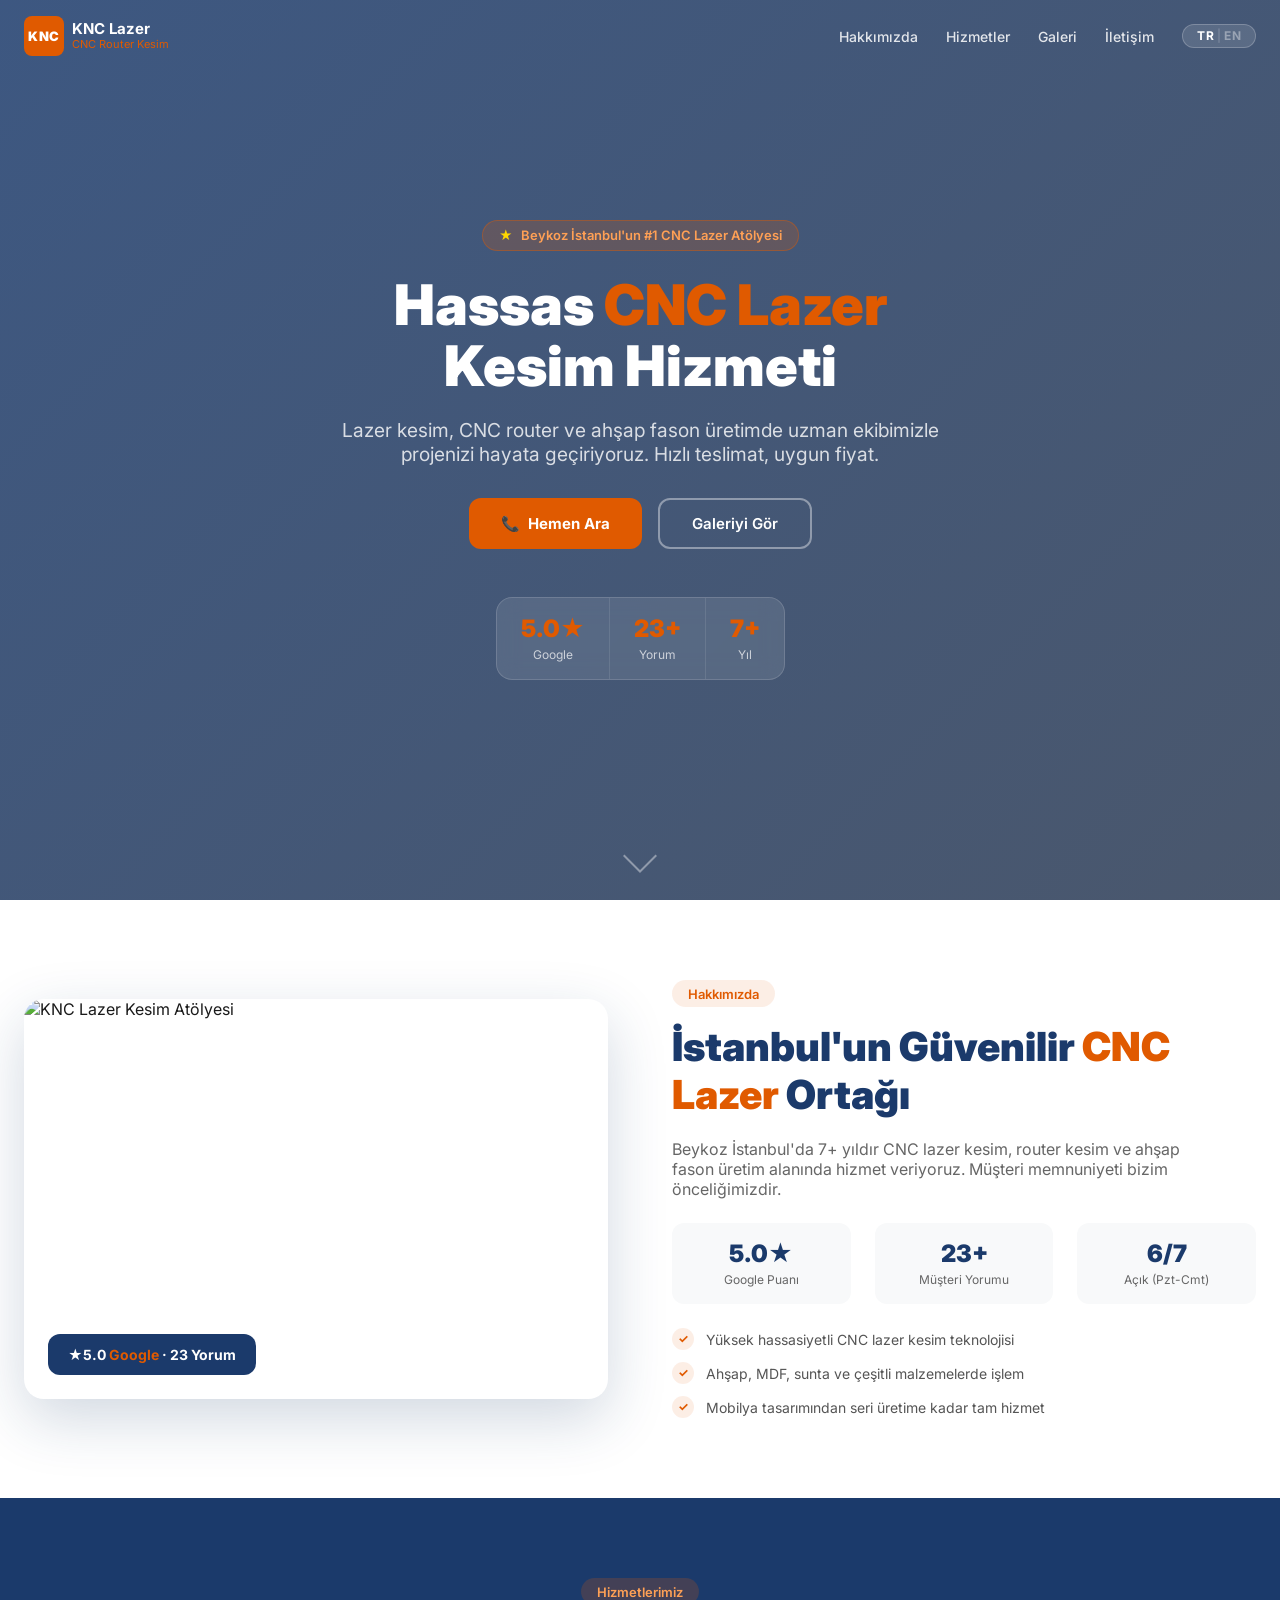
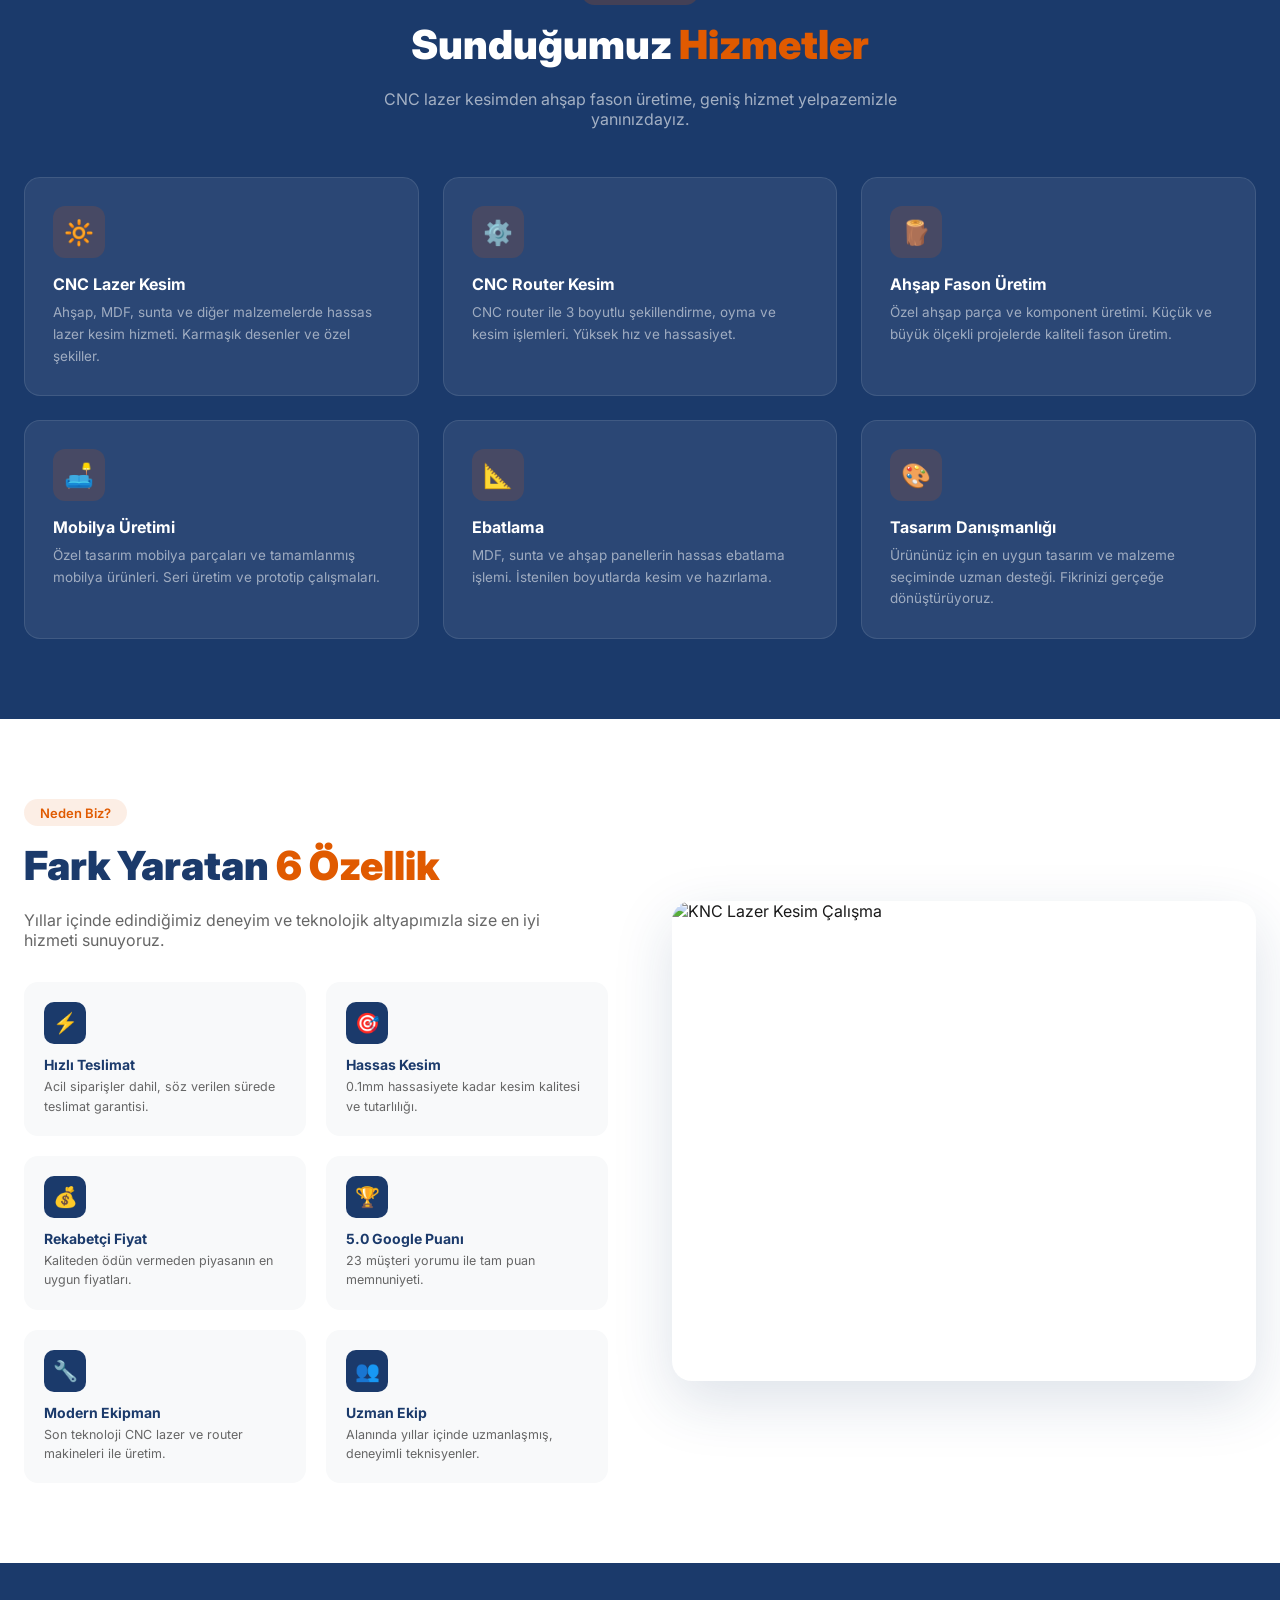
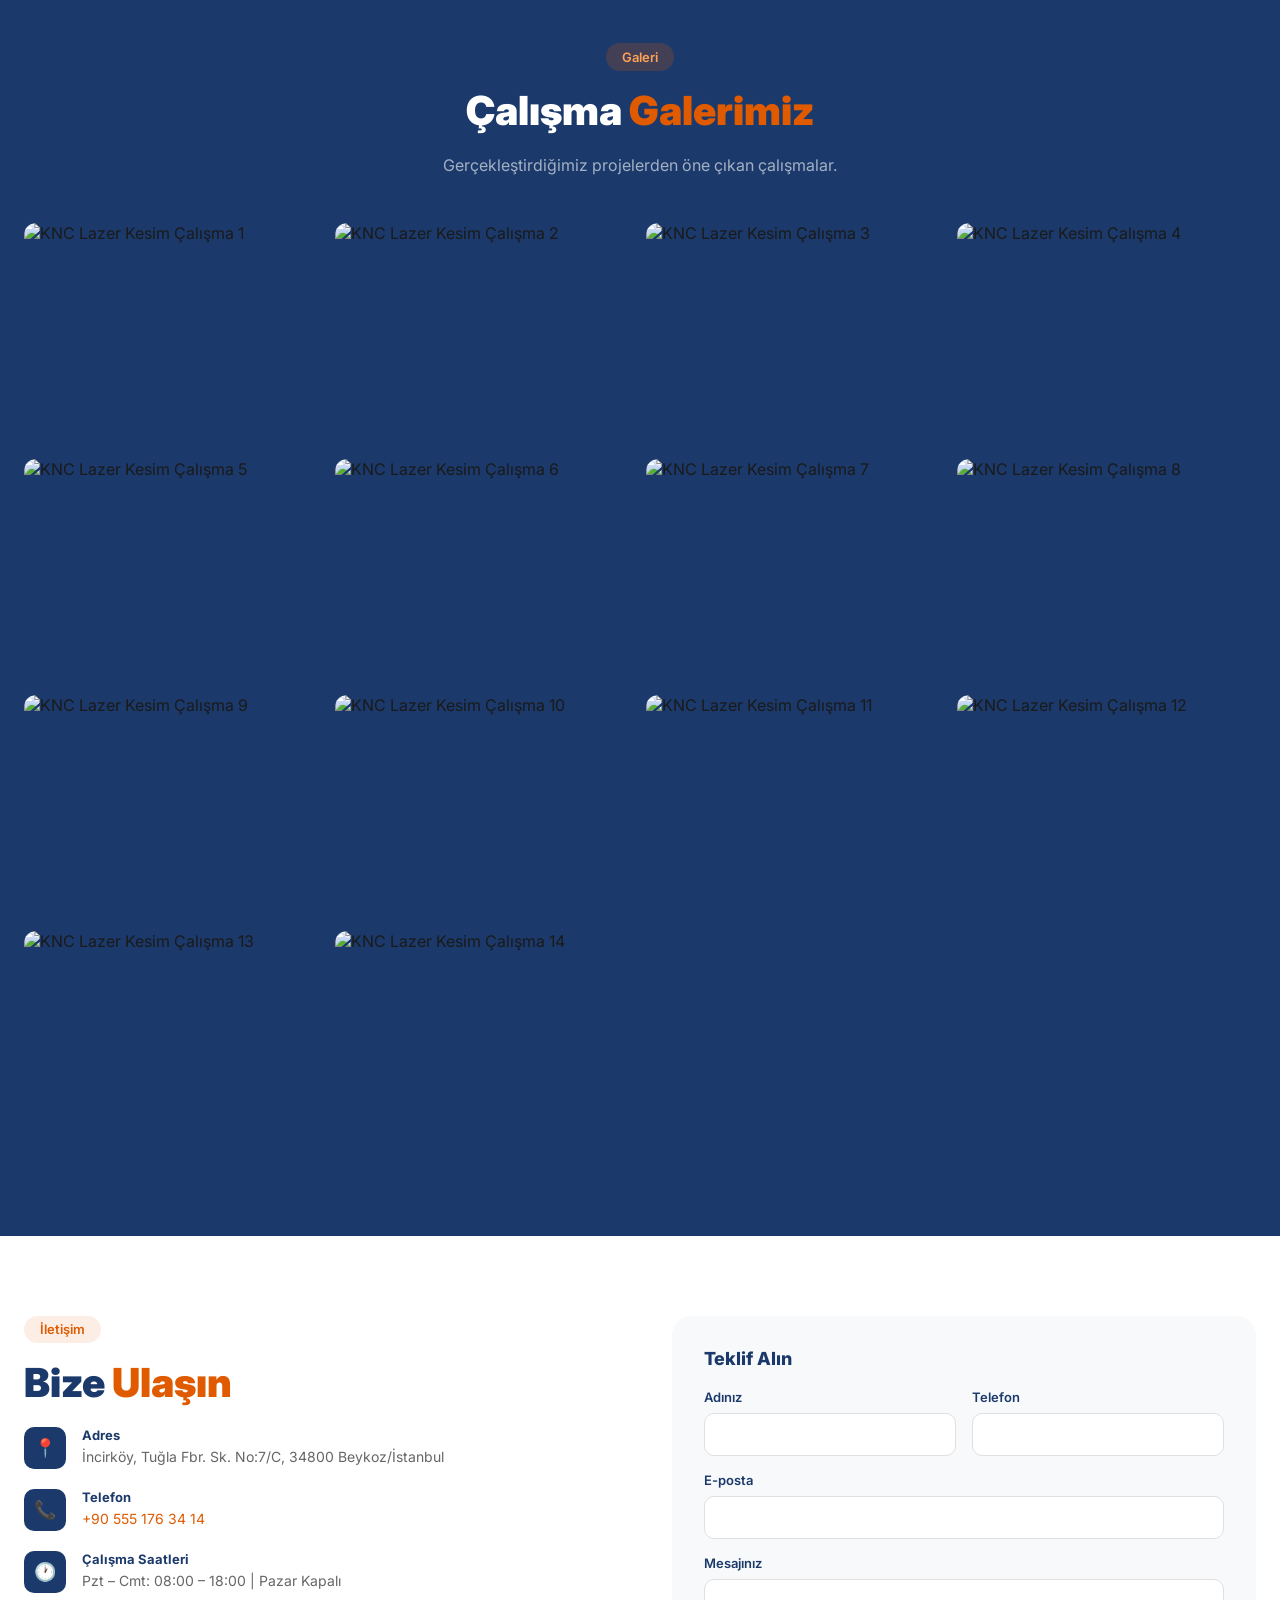
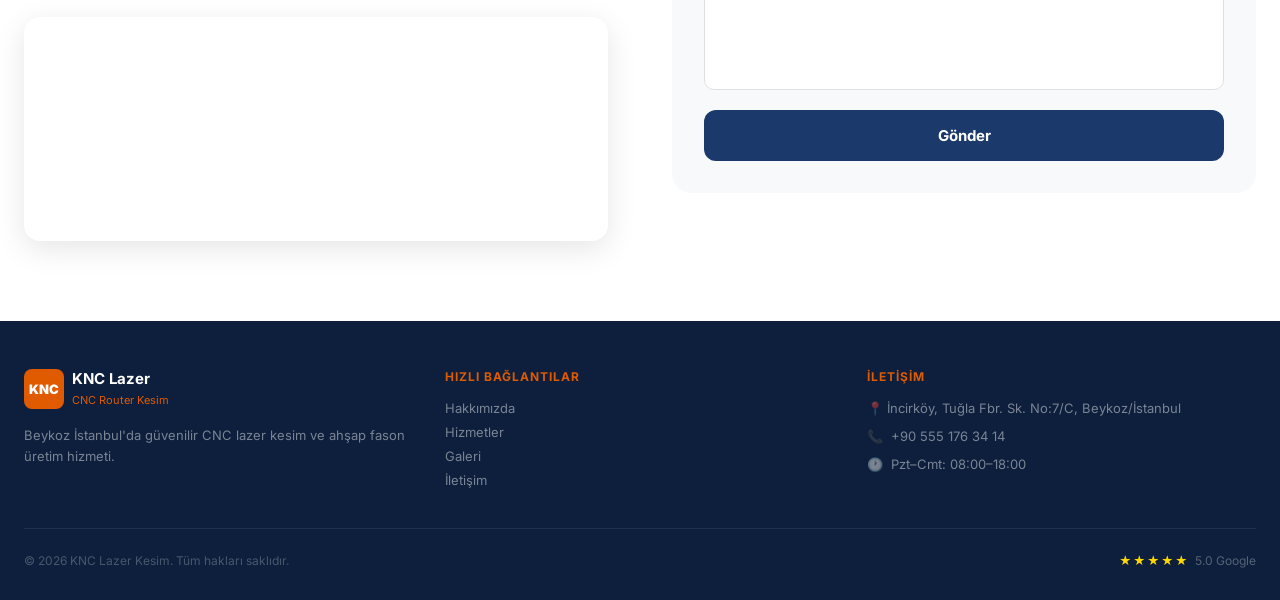
==== commit 133e86f3: "Fix menu scroll nav conflict and redesign lang toggle as TR|EN pill - Rename scrollTo→scrollToSectio" ====
--- a/index.html
+++ b/index.html
@@ -56,12 +56,19 @@
       transition: color 0.2s; cursor: pointer;
     }
     .nav-links a:hover { color: #fff; }
-    .lang-btn {
-      background: var(--accent); color: #fff; border: none; cursor: pointer;
-      padding: 0.35rem 0.85rem; border-radius: 20px; font-size: 13px;
-      font-weight: 700; font-family: inherit; transition: background 0.2s;
-    }
-    .lang-btn:hover { background: #c94e00; }
+    .lang-toggle {
+      display: flex; align-items: center; gap: 0.2rem;
+      background: rgba(255,255,255,0.12); border: 1px solid rgba(255,255,255,0.22);
+      border-radius: 24px; padding: 0.32rem 0.85rem; cursor: pointer;
+      transition: background 0.2s; user-select: none;
+    }
+    .lang-toggle:hover { background: rgba(255,255,255,0.2); }
+    .lang-opt {
+      font-size: 12px; font-weight: 700; letter-spacing: 0.5px;
+      color: rgba(255,255,255,0.38); transition: color 0.2s; line-height: 1;
+    }
+    .lang-opt.active { color: #fff; }
+    .lang-sep { color: rgba(255,255,255,0.25); font-size: 12px; line-height: 1; }
     .hamburger {
       display: none; flex-direction: column; gap: 5px;
       background: none; border: none; cursor: pointer; padding: 4px;
@@ -438,49 +445,54 @@
       </div>
     </a>
     <div class="nav-links">
-      <a onclick="scrollTo('about')">
+      <a onclick="scrollToSection('about')">
         <span data-lang-inline="tr" class="active">Hakkımızda</span>
         <span data-lang-inline="en">About</span>
       </a>
-      <a onclick="scrollTo('services')">
+      <a onclick="scrollToSection('services')">
         <span data-lang-inline="tr" class="active">Hizmetler</span>
         <span data-lang-inline="en">Services</span>
       </a>
-      <a onclick="scrollTo('gallery')">
+      <a onclick="scrollToSection('gallery')">
         <span data-lang-inline="tr" class="active">Galeri</span>
         <span data-lang-inline="en">Gallery</span>
       </a>
-      <a onclick="scrollTo('contact')">
+      <a onclick="scrollToSection('contact')">
         <span data-lang-inline="tr" class="active">İletişim</span>
         <span data-lang-inline="en">Contact</span>
       </a>
-      <button class="lang-btn" id="langBtn" onclick="toggleLang()">EN</button>
+      <div class="lang-toggle" onclick="toggleLang()">
+        <span class="lang-opt active" data-l="tr">TR</span>
+        <span class="lang-sep">|</span>
+        <span class="lang-opt" data-l="en">EN</span>
+      </div>
     </div>
     <button class="hamburger" id="hamburger" onclick="toggleMenu()" aria-label="Menü">
       <span></span><span></span><span></span>
     </button>
   </div>
   <div class="mobile-menu" id="mobileMenu">
-    <a onclick="scrollTo('about'); closeMenu()">
+    <a onclick="scrollToSection('about'); closeMenu()">
       <span data-lang-inline="tr" class="active">Hakkımızda</span>
       <span data-lang-inline="en">About</span>
     </a>
-    <a onclick="scrollTo('services'); closeMenu()">
+    <a onclick="scrollToSection('services'); closeMenu()">
       <span data-lang-inline="tr" class="active">Hizmetler</span>
       <span data-lang-inline="en">Services</span>
     </a>
-    <a onclick="scrollTo('gallery'); closeMenu()">
+    <a onclick="scrollToSection('gallery'); closeMenu()">
       <span data-lang-inline="tr" class="active">Galeri</span>
       <span data-lang-inline="en">Gallery</span>
     </a>
-    <a onclick="scrollTo('contact'); closeMenu()">
+    <a onclick="scrollToSection('contact'); closeMenu()">
       <span data-lang-inline="tr" class="active">İletişim</span>
       <span data-lang-inline="en">Contact</span>
     </a>
-    <button class="lang-btn" onclick="toggleLang()">
-      <span data-lang-inline="tr" class="active">EN</span>
-      <span data-lang-inline="en">TR</span>
-    </button>
+    <div class="lang-toggle" onclick="toggleLang()" style="align-self:flex-start;margin-top:0.25rem;">
+      <span class="lang-opt active" data-l="tr">TR</span>
+      <span class="lang-sep">|</span>
+      <span class="lang-opt" data-l="en">EN</span>
+    </div>
   </div>
 </nav>
 
@@ -510,7 +522,7 @@
         📞 <span data-lang-inline="tr" class="active">Hemen Ara</span>
         <span data-lang-inline="en">Call Now</span>
       </a>
-      <a onclick="scrollTo('gallery')" class="btn-outline">
+      <a onclick="scrollToSection('gallery')" class="btn-outline">
         <span data-lang-inline="tr" class="active">Galeriyi Gör</span>
         <span data-lang-inline="en">View Gallery</span>
       </a>
@@ -934,19 +946,19 @@
           <span data-lang-inline="en">Quick Links</span>
         </p>
         <div class="footer-links">
-          <a onclick="scrollTo('about')">
+          <a onclick="scrollToSection('about')">
             <span data-lang-inline="tr" class="active">Hakkımızda</span>
             <span data-lang-inline="en">About</span>
           </a>
-          <a onclick="scrollTo('services')">
+          <a onclick="scrollToSection('services')">
             <span data-lang-inline="tr" class="active">Hizmetler</span>
             <span data-lang-inline="en">Services</span>
           </a>
-          <a onclick="scrollTo('gallery')">
+          <a onclick="scrollToSection('gallery')">
             <span data-lang-inline="tr" class="active">Galeri</span>
             <span data-lang-inline="en">Gallery</span>
           </a>
-          <a onclick="scrollTo('contact')">
+          <a onclick="scrollToSection('contact')">
             <span data-lang-inline="tr" class="active">İletişim</span>
             <span data-lang-inline="en">Contact</span>
           </a>
@@ -996,14 +1008,15 @@
   }
 
   function applyLang() {
-    const opp = currentLang === 'tr' ? 'en' : 'tr';
     document.querySelectorAll('[data-lang]').forEach(el => {
       el.classList.toggle('active', el.getAttribute('data-lang') === currentLang);
     });
     document.querySelectorAll('[data-lang-inline]').forEach(el => {
       el.classList.toggle('active', el.getAttribute('data-lang-inline') === currentLang);
     });
-    document.getElementById('langBtn').textContent = opp.toUpperCase();
+    document.querySelectorAll('.lang-opt[data-l]').forEach(el => {
+      el.classList.toggle('active', el.getAttribute('data-l') === currentLang);
+    });
     document.documentElement.lang = currentLang;
   }
 
@@ -1015,7 +1028,7 @@
   document.getElementById('navbar').classList.remove('scrolled');
 
   // ── Smooth scroll ──
-  function scrollTo(id) {
+  function scrollToSection(id) {
     document.getElementById(id)?.scrollIntoView({ behavior: 'smooth' });
   }
   function scrollToTop(e) {
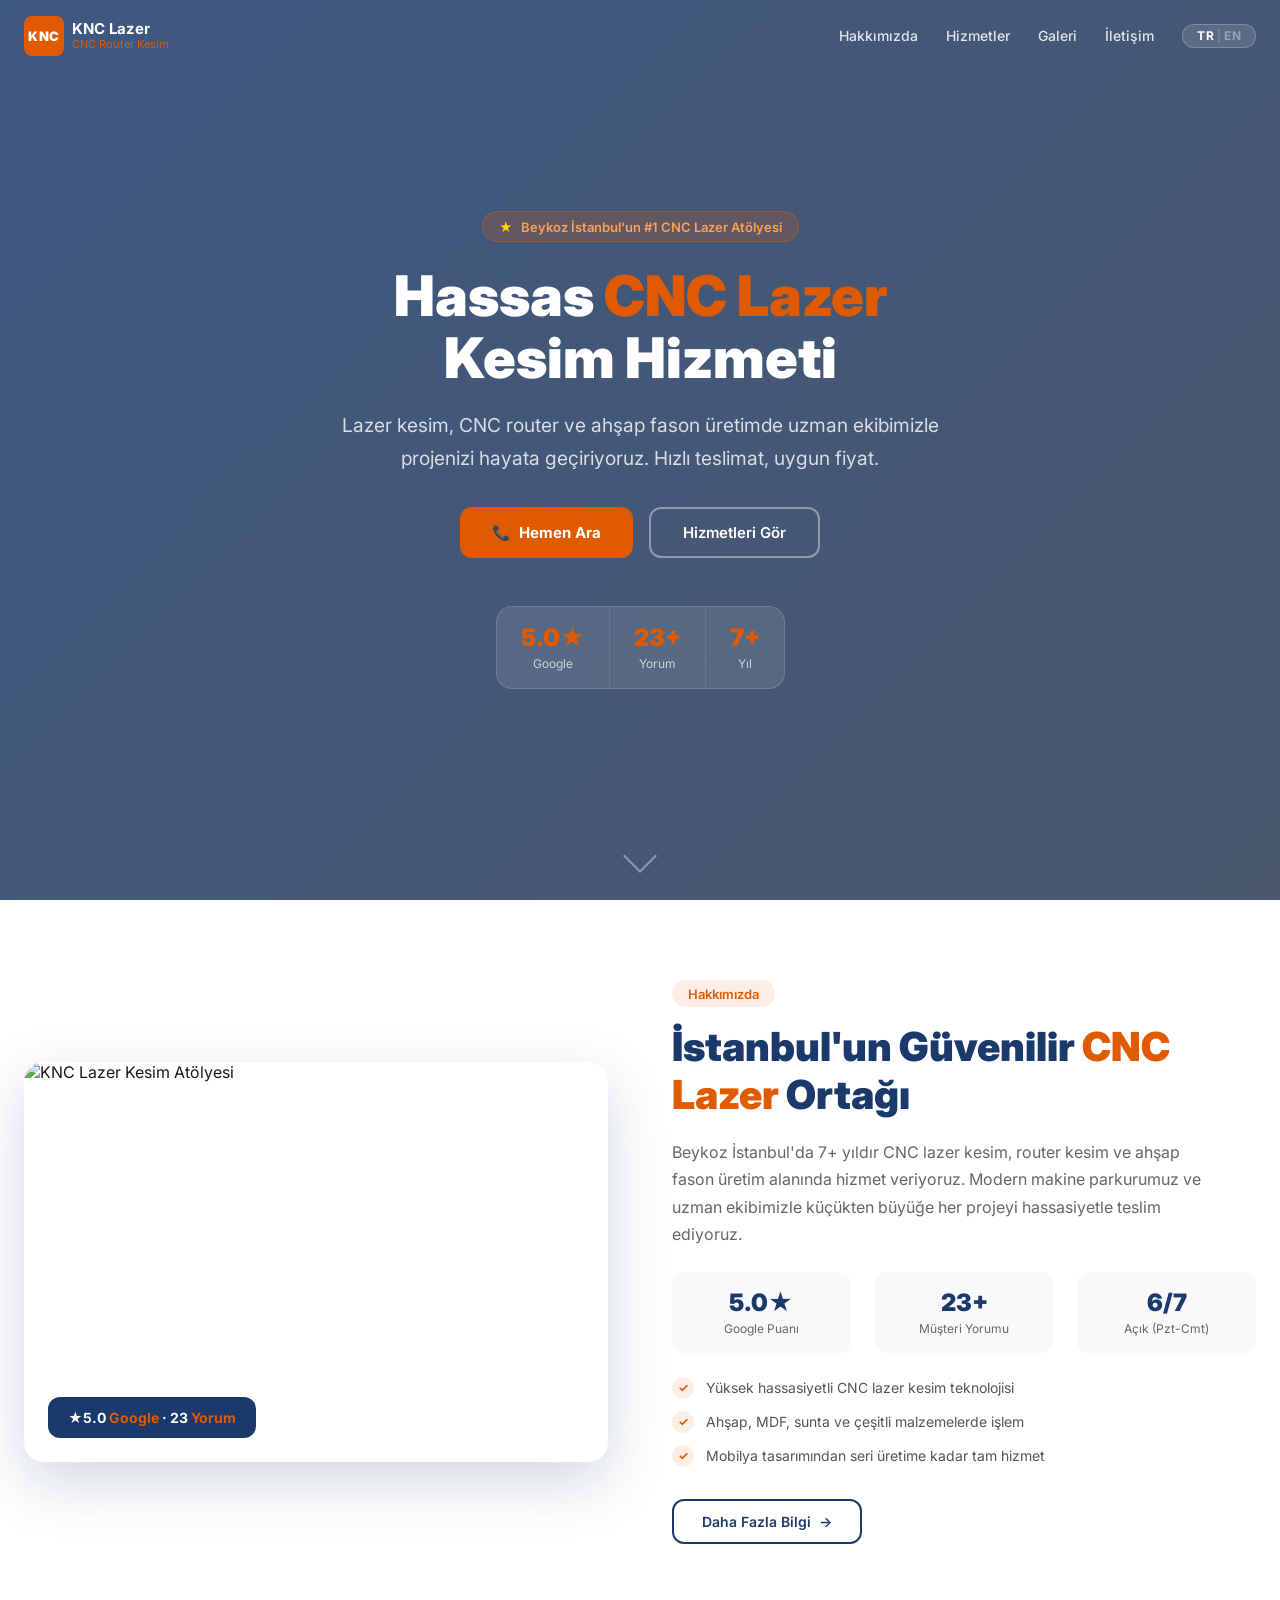
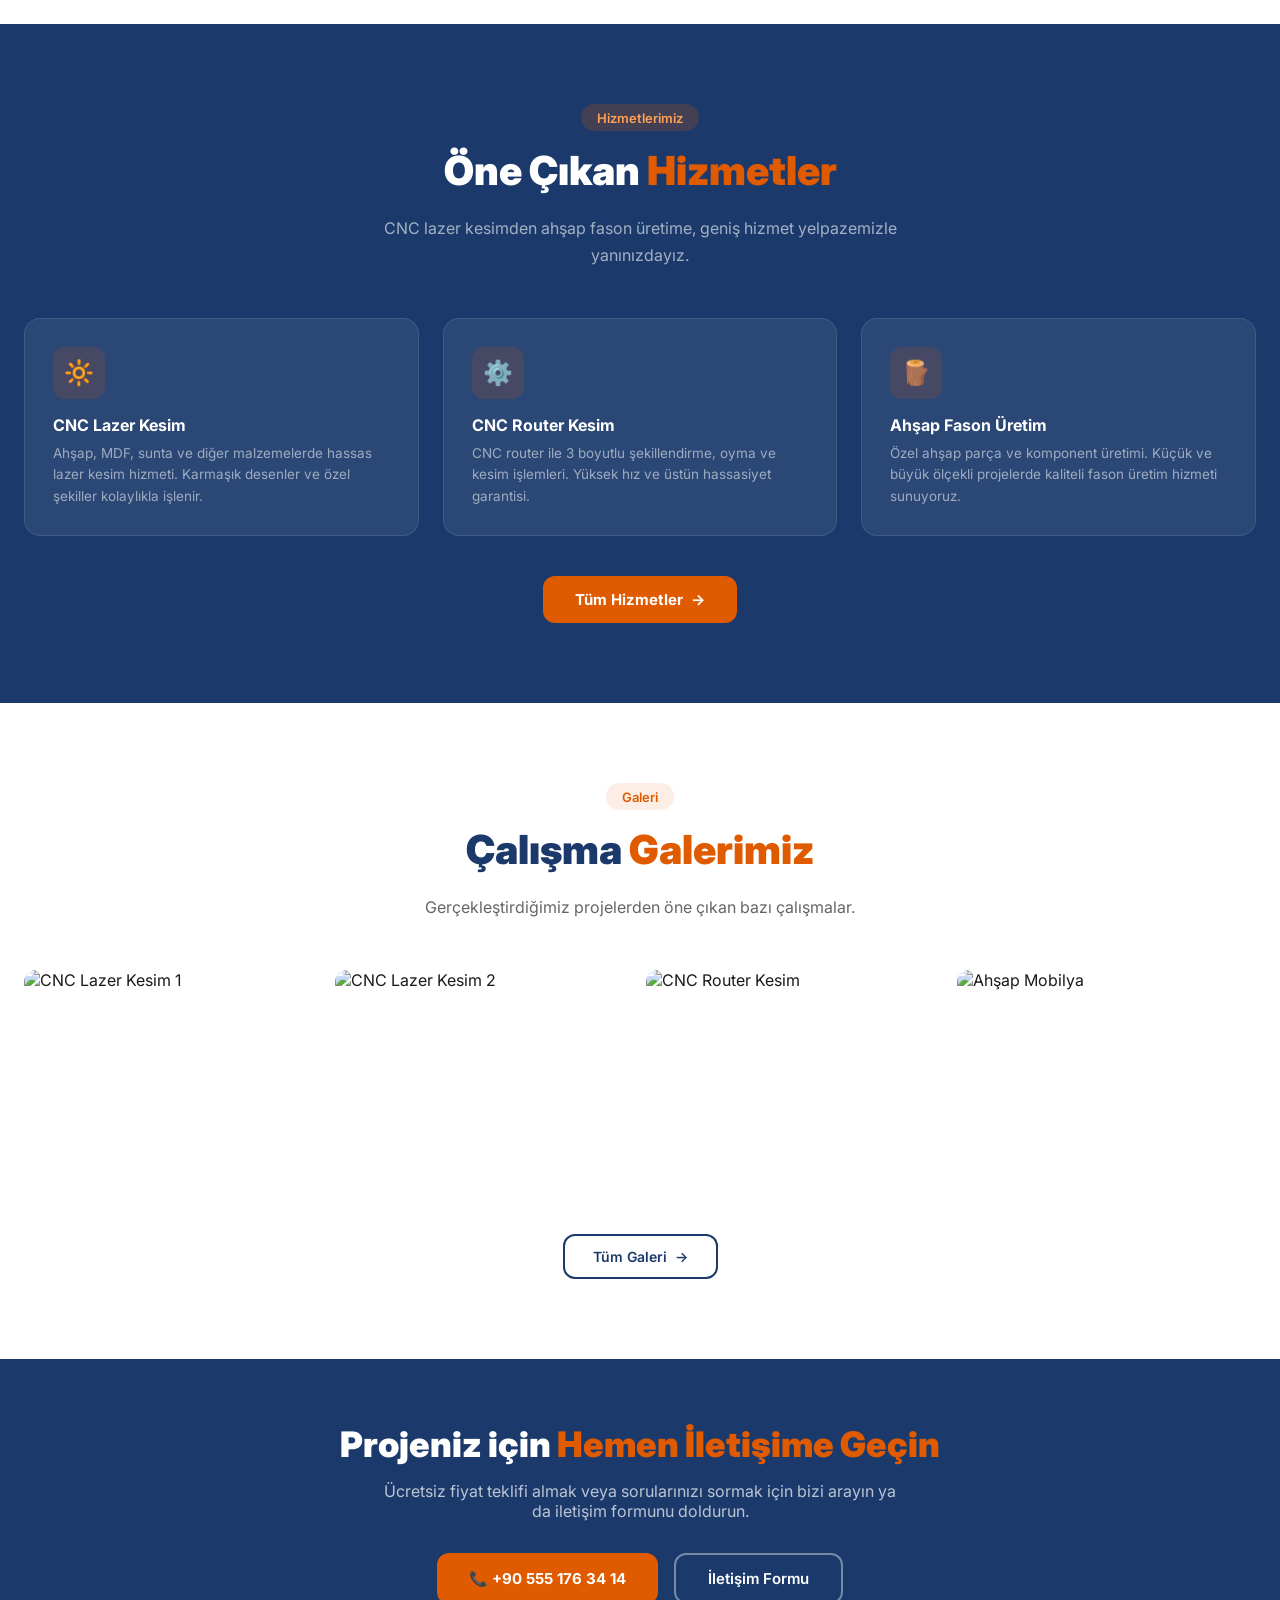
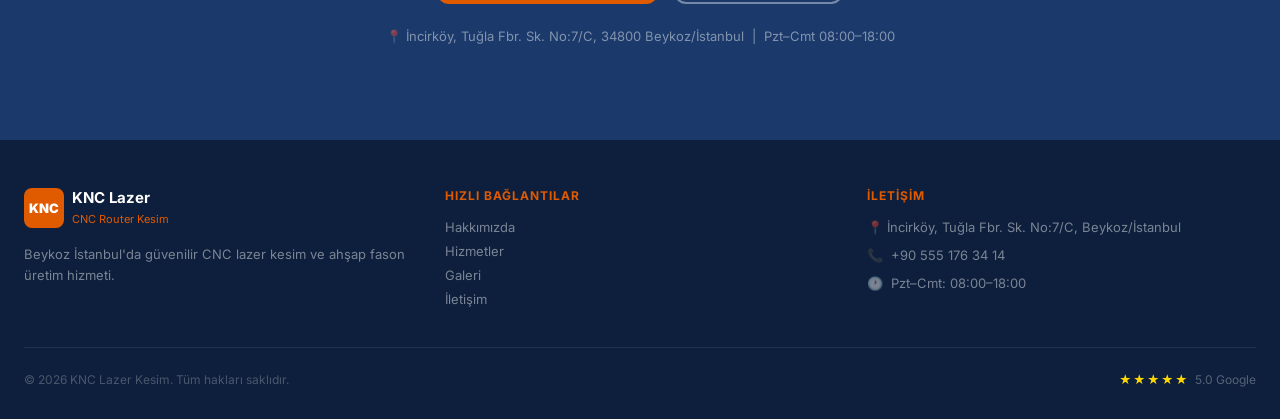
==== commit c7180a06: "Rebuild as multi-page site with dedicated pages and gallery categories - styles.css: shared styleshe" ====
--- a/index.html
+++ b/index.html
@@ -5,439 +5,16 @@
   <meta name="viewport" content="width=device-width, initial-scale=1.0" />
   <title>KNC Lazer Kesim – CNC Router Kesim | Ahşap Fason Üretim | Beykoz İstanbul</title>
   <meta name="description" content="KNC Lazer Kesim – Beykoz İstanbul'da profesyonel CNC lazer kesim, CNC router kesim ve ahşap fason üretim hizmetleri. ☆5.0 Google puanı. Hemen arayın: +90 555 176 34 14" />
-  <meta name="keywords" content="KNC lazer kesim, CNC router kesim, ahşap fason üretim, lazer kesim İstanbul, CNC kesim Beykoz, mobilya üretimi" />
-  <meta property="og:title" content="KNC Lazer Kesim – CNC Router Kesim İstanbul" />
-  <meta property="og:description" content="Beykoz İstanbul'da profesyonel CNC lazer kesim ve ahşap fason üretim. 5.0 Google puanı, 23+ değerlendirme." />
-  <meta property="og:type" content="website" />
   <link rel="preconnect" href="https://fonts.googleapis.com" />
   <link rel="preconnect" href="https://fonts.gstatic.com" crossorigin />
   <link href="https://fonts.googleapis.com/css2?family=Inter:wght@400;500;600;700;800;900&display=swap" rel="stylesheet" />
-  <style>
-    *, *::before, *::after { box-sizing: border-box; margin: 0; padding: 0; }
-    html { scroll-behavior: smooth; font-size: 16px; }
-    body { font-family: 'Inter', sans-serif; background: #fff; color: #1a1a1a; -webkit-font-smoothing: antialiased; }
-    img { max-width: 100%; height: auto; display: block; }
-    a { text-decoration: none; color: inherit; }
-    ul { list-style: none; }
-
-    :root {
-      --primary: #1B3A6B;
-      --accent: #E05A00;
-      --dark: #0d1f3c;
-      --gray: #F8F9FA;
-    }
-
-    /* ── NAVBAR ── */
-    #navbar {
-      position: fixed; top: 0; left: 0; right: 0; z-index: 1000;
-      padding: 1rem 0;
-      transition: background 0.3s, box-shadow 0.3s;
-    }
-    #navbar.scrolled {
-      background: var(--primary);
-      box-shadow: 0 2px 20px rgba(0,0,0,0.3);
-    }
-    .nav-inner {
-      max-width: 1280px; margin: 0 auto; padding: 0 1.5rem;
-      display: flex; align-items: center; justify-content: space-between;
-    }
-    .nav-logo { display: flex; align-items: center; gap: 0.5rem; }
-    .nav-logo-box {
-      width: 40px; height: 40px; background: var(--accent); border-radius: 8px;
-      display: flex; align-items: center; justify-content: center;
-      font-weight: 900; color: #fff; font-size: 13px; letter-spacing: 0.5px;
-    }
-    .nav-logo-text { line-height: 1.2; }
-    .nav-logo-text strong { display: block; color: #fff; font-weight: 700; font-size: 15px; }
-    .nav-logo-text span { display: block; color: var(--accent); font-size: 11px; }
-    .nav-links { display: flex; align-items: center; gap: 1.75rem; }
-    .nav-links a {
-      color: rgba(255,255,255,0.85); font-size: 14px; font-weight: 500;
-      transition: color 0.2s; cursor: pointer;
-    }
-    .nav-links a:hover { color: #fff; }
-    .lang-toggle {
-      display: flex; align-items: center; gap: 0.2rem;
-      background: rgba(255,255,255,0.12); border: 1px solid rgba(255,255,255,0.22);
-      border-radius: 24px; padding: 0.32rem 0.85rem; cursor: pointer;
-      transition: background 0.2s; user-select: none;
-    }
-    .lang-toggle:hover { background: rgba(255,255,255,0.2); }
-    .lang-opt {
-      font-size: 12px; font-weight: 700; letter-spacing: 0.5px;
-      color: rgba(255,255,255,0.38); transition: color 0.2s; line-height: 1;
-    }
-    .lang-opt.active { color: #fff; }
-    .lang-sep { color: rgba(255,255,255,0.25); font-size: 12px; line-height: 1; }
-    .hamburger {
-      display: none; flex-direction: column; gap: 5px;
-      background: none; border: none; cursor: pointer; padding: 4px;
-    }
-    .hamburger span {
-      display: block; width: 24px; height: 2px; background: #fff;
-      transition: all 0.3s; border-radius: 2px;
-    }
-    .mobile-menu {
-      display: none; position: absolute; top: 100%; left: 0; right: 0;
-      background: var(--primary); padding: 1rem 1.5rem; flex-direction: column; gap: 0.75rem;
-      box-shadow: 0 8px 20px rgba(0,0,0,0.3);
-    }
-    .mobile-menu.open { display: flex; }
-    .mobile-menu a {
-      color: rgba(255,255,255,0.85); font-size: 15px; font-weight: 500;
-      padding: 0.5rem 0; border-bottom: 1px solid rgba(255,255,255,0.1);
-      cursor: pointer;
-    }
-    .mobile-menu a:last-child { border-bottom: none; }
-    @media (max-width: 768px) {
-      .nav-links { display: none; }
-      .hamburger { display: flex; }
-    }
-
-    /* ── HERO ── */
-    #hero {
-      position: relative; height: 100vh; min-height: 600px;
-      display: flex; align-items: center; justify-content: center;
-      overflow: hidden;
-    }
-    .hero-bg {
-      position: absolute; inset: 0;
-      background-image: url('https://lh3.googleusercontent.com/gps-cs-s/APNQkAEdZpxE9b5IhZM782eF72zKAgcGNL1njLaJzOTdsMyg0ttTJH-9ty90BHnDyWe-0wQH7DpDbB836OkclMiLCzB2GHDPKxOpITrHoi-yAwEl9WUS50QTuQ4Fh5ny0PDtLK8UyfHb=w1920-h1080-k-no');
-      background-size: cover; background-position: center;
-    }
-    .hero-overlay {
-      position: absolute; inset: 0;
-      background: linear-gradient(135deg, rgba(27,58,107,0.85) 0%, rgba(13,31,60,0.75) 100%);
-    }
-    .hero-content {
-      position: relative; text-align: center; color: #fff;
-      padding: 0 1.5rem; max-width: 900px;
-    }
-    .hero-badge {
-      display: inline-flex; align-items: center; gap: 0.5rem;
-      background: rgba(224,90,0,0.2); border: 1px solid rgba(224,90,0,0.4);
-      color: #ffa055; font-size: 13px; font-weight: 600;
-      padding: 0.4rem 1rem; border-radius: 20px; margin-bottom: 1.5rem;
-    }
-    .hero-badge::before { content: "★"; color: #FFD700; }
-    .hero-title {
-      font-size: clamp(2.2rem, 5vw, 3.5rem); font-weight: 900;
-      line-height: 1.1; margin-bottom: 1.25rem;
-    }
-    .hero-title .accent { color: var(--accent); }
-    .hero-subtitle {
-      font-size: clamp(1rem, 2.5vw, 1.2rem); color: rgba(255,255,255,0.8);
-      margin-bottom: 2rem; max-width: 600px; margin-left: auto; margin-right: auto;
-    }
-    .hero-btns { display: flex; gap: 1rem; justify-content: center; flex-wrap: wrap; margin-bottom: 3rem; }
-    .btn-primary {
-      background: var(--accent); color: #fff; font-weight: 700;
-      padding: 0.875rem 2rem; border-radius: 12px; font-size: 15px;
-      display: inline-flex; align-items: center; gap: 0.5rem;
-      transition: background 0.2s, transform 0.2s;
-    }
-    .btn-primary:hover { background: #c94e00; transform: translateY(-1px); }
-    .btn-outline {
-      background: transparent; color: #fff; font-weight: 600;
-      padding: 0.875rem 2rem; border-radius: 12px; font-size: 15px;
-      border: 2px solid rgba(255,255,255,0.4);
-      display: inline-flex; align-items: center; gap: 0.5rem;
-      transition: background 0.2s, border-color 0.2s;
-    }
-    .btn-outline:hover { background: rgba(255,255,255,0.1); border-color: rgba(255,255,255,0.7); }
-    .hero-stats {
-      display: inline-flex; gap: 0;
-      background: rgba(255,255,255,0.1); backdrop-filter: blur(10px);
-      border-radius: 16px; overflow: hidden; border: 1px solid rgba(255,255,255,0.15);
-    }
-    .hero-stat {
-      padding: 1rem 1.5rem; text-align: center;
-      border-right: 1px solid rgba(255,255,255,0.1);
-    }
-    .hero-stat:last-child { border-right: none; }
-    .hero-stat strong { display: block; font-size: 1.5rem; font-weight: 900; color: var(--accent); }
-    .hero-stat span { font-size: 12px; color: rgba(255,255,255,0.7); }
-    .hero-scroll {
-      position: absolute; bottom: 2rem; left: 50%; transform: translateX(-50%);
-      color: rgba(255,255,255,0.5); font-size: 13px; text-align: center;
-      display: flex; flex-direction: column; align-items: center; gap: 0.5rem;
-    }
-    .hero-scroll-arrow {
-      width: 24px; height: 24px; border-right: 2px solid rgba(255,255,255,0.4);
-      border-bottom: 2px solid rgba(255,255,255,0.4);
-      transform: rotate(45deg); animation: bounce 2s infinite;
-    }
-    @keyframes bounce { 0%,100%{transform:rotate(45deg) translateY(0)} 50%{transform:rotate(45deg) translateY(6px)} }
-
-    /* ── SECTIONS ── */
-    section { padding: 5rem 0; }
-    .container { max-width: 1280px; margin: 0 auto; padding: 0 1.5rem; }
-    .section-badge {
-      display: inline-block; background: rgba(224,90,0,0.1); color: var(--accent);
-      font-size: 13px; font-weight: 600; padding: 0.35rem 1rem; border-radius: 20px;
-      margin-bottom: 1rem;
-    }
-    .section-title {
-      font-size: clamp(1.75rem, 3.5vw, 2.5rem); font-weight: 900;
-      line-height: 1.2; margin-bottom: 1.25rem;
-    }
-    .section-subtitle { font-size: 1rem; color: #666; max-width: 540px; }
-
-    /* ── ABOUT ── */
-    #about { background: #fff; }
-    .about-grid {
-      display: grid; grid-template-columns: 1fr 1fr; gap: 4rem; align-items: center;
-    }
-    .about-img-wrap {
-      position: relative; border-radius: 20px; overflow: hidden;
-      box-shadow: 0 20px 60px rgba(27,58,107,0.2);
-    }
-    .about-img-wrap img { width: 100%; height: 400px; object-fit: cover; }
-    .about-badge-float {
-      position: absolute; bottom: 1.5rem; left: 1.5rem;
-      background: var(--primary); color: #fff;
-      padding: 0.75rem 1.25rem; border-radius: 12px;
-      font-weight: 700; font-size: 14px;
-    }
-    .about-badge-float span { color: var(--accent); }
-    .about-stats { display: flex; gap: 1.5rem; margin: 1.5rem 0; }
-    .about-stat {
-      text-align: center; background: var(--gray); border-radius: 12px; padding: 1rem;
-      flex: 1;
-    }
-    .about-stat strong { display: block; font-size: 1.5rem; font-weight: 900; color: var(--primary); }
-    .about-stat span { font-size: 12px; color: #666; }
-    .about-features { display: flex; flex-direction: column; gap: 0.75rem; margin-top: 1.5rem; }
-    .about-feature {
-      display: flex; align-items: center; gap: 0.75rem;
-      font-size: 14px; color: #555;
-    }
-    .about-feature::before {
-      content: "✓"; width: 22px; height: 22px; background: rgba(224,90,0,0.1);
-      color: var(--accent); border-radius: 50%; display: flex; align-items: center;
-      justify-content: center; font-size: 12px; font-weight: 700; flex-shrink: 0;
-      line-height: 22px; text-align: center;
-    }
-    @media (max-width: 768px) {
-      .about-grid { grid-template-columns: 1fr; gap: 2rem; }
-    }
-
-    /* ── SERVICES ── */
-    #services { background: var(--primary); }
-    #services .section-title { color: #fff; }
-    #services .section-subtitle { color: rgba(255,255,255,0.6); }
-    #services .section-badge { background: rgba(224,90,0,0.2); color: #ffa055; }
-    .services-grid {
-      display: grid; grid-template-columns: repeat(3, 1fr); gap: 1.5rem; margin-top: 3rem;
-    }
-    .service-card {
-      background: rgba(255,255,255,0.07); border: 1px solid rgba(255,255,255,0.1);
-      border-radius: 16px; padding: 1.75rem;
-      transition: background 0.2s, transform 0.2s;
-    }
-    .service-card:hover { background: rgba(255,255,255,0.12); transform: translateY(-4px); }
-    .service-icon {
-      width: 52px; height: 52px; background: rgba(224,90,0,0.15);
-      border-radius: 12px; display: flex; align-items: center; justify-content: center;
-      font-size: 24px; margin-bottom: 1rem;
-    }
-    .service-card h3 { color: #fff; font-size: 16px; font-weight: 700; margin-bottom: 0.5rem; }
-    .service-card p { color: rgba(255,255,255,0.55); font-size: 13.5px; line-height: 1.6; }
-    @media (max-width: 900px) {
-      .services-grid { grid-template-columns: repeat(2, 1fr); }
-    }
-    @media (max-width: 580px) {
-      .services-grid { grid-template-columns: 1fr; }
-    }
-
-    /* ── WHY US ── */
-    #whyus { background: #fff; }
-    .whyus-grid {
-      display: grid; grid-template-columns: 1fr 1fr; gap: 4rem; align-items: center;
-    }
-    .features-grid {
-      display: grid; grid-template-columns: 1fr 1fr; gap: 1.25rem;
-    }
-    .feature-card {
-      background: var(--gray); border-radius: 14px; padding: 1.25rem;
-    }
-    .feature-card-icon {
-      width: 42px; height: 42px; background: var(--primary); border-radius: 10px;
-      display: flex; align-items: center; justify-content: center;
-      font-size: 20px; margin-bottom: 0.75rem;
-    }
-    .feature-card h4 { font-size: 14px; font-weight: 700; color: var(--primary); margin-bottom: 0.25rem; }
-    .feature-card p { font-size: 12.5px; color: #666; line-height: 1.55; }
-    .whyus-img-wrap {
-      border-radius: 20px; overflow: hidden;
-      box-shadow: 0 20px 60px rgba(27,58,107,0.15);
-    }
-    .whyus-img-wrap img { width: 100%; height: 480px; object-fit: cover; }
-    @media (max-width: 768px) {
-      .whyus-grid { grid-template-columns: 1fr; }
-      .whyus-img-wrap { order: -1; }
-      .whyus-img-wrap img { height: 280px; }
-    }
-
-    /* ── GALLERY ── */
-    #gallery { background: var(--primary); }
-    #gallery .section-title { color: #fff; }
-    #gallery .section-subtitle { color: rgba(255,255,255,0.6); }
-    #gallery .section-badge { background: rgba(224,90,0,0.2); color: #ffa055; }
-    .gallery-grid {
-      display: grid;
-      grid-template-columns: repeat(4, 1fr);
-      gap: 0.75rem;
-      margin-top: 3rem;
-    }
-    .gallery-item {
-      position: relative; border-radius: 12px; overflow: hidden;
-      aspect-ratio: 4/3; cursor: pointer;
-    }
-    .gallery-item img {
-      width: 100%; height: 100%; object-fit: cover;
-      transition: transform 0.4s;
-    }
-    .gallery-item:hover img { transform: scale(1.06); }
-    .gallery-item-overlay {
-      position: absolute; inset: 0;
-      background: rgba(27,58,107,0.4);
-      display: flex; align-items: center; justify-content: center;
-      opacity: 0; transition: opacity 0.3s;
-    }
-    .gallery-item:hover .gallery-item-overlay { opacity: 1; }
-    .gallery-item-overlay svg { width: 32px; height: 32px; color: #fff; }
-    @media (max-width: 900px) { .gallery-grid { grid-template-columns: repeat(3, 1fr); } }
-    @media (max-width: 600px) { .gallery-grid { grid-template-columns: repeat(2, 1fr); } }
-
-    /* Lightbox */
-    #lightbox {
-      display: none; position: fixed; inset: 0; z-index: 9999;
-      background: rgba(0,0,0,0.92); align-items: center; justify-content: center;
-    }
-    #lightbox.open { display: flex; }
-    #lightbox img { max-width: 90vw; max-height: 85vh; border-radius: 8px; object-fit: contain; }
-    #lightbox-close {
-      position: absolute; top: 1.5rem; right: 1.5rem;
-      background: rgba(255,255,255,0.15); border: none; cursor: pointer;
-      width: 44px; height: 44px; border-radius: 50%;
-      display: flex; align-items: center; justify-content: center;
-      color: #fff; font-size: 20px; transition: background 0.2s;
-    }
-    #lightbox-close:hover { background: rgba(255,255,255,0.25); }
-    #lightbox-prev, #lightbox-next {
-      position: absolute; top: 50%; transform: translateY(-50%);
-      background: rgba(255,255,255,0.15); border: none; cursor: pointer;
-      width: 48px; height: 48px; border-radius: 50%;
-      display: flex; align-items: center; justify-content: center;
-      color: #fff; font-size: 20px; transition: background 0.2s;
-    }
-    #lightbox-prev { left: 1.5rem; }
-    #lightbox-next { right: 1.5rem; }
-    #lightbox-prev:hover, #lightbox-next:hover { background: rgba(255,255,255,0.25); }
-
-    /* ── CONTACT ── */
-    #contact { background: #fff; }
-    .contact-grid {
-      display: grid; grid-template-columns: 1fr 1fr; gap: 4rem;
-    }
-    .contact-info-item {
-      display: flex; align-items: flex-start; gap: 1rem; margin-bottom: 1.25rem;
-    }
-    .contact-icon {
-      width: 42px; height: 42px; background: var(--primary); border-radius: 10px;
-      display: flex; align-items: center; justify-content: center; flex-shrink: 0;
-      color: #fff; font-size: 18px;
-    }
-    .contact-info-item strong { display: block; font-size: 13px; color: var(--primary); margin-bottom: 0.2rem; }
-    .contact-info-item p, .contact-info-item a {
-      font-size: 14px; color: #666; line-height: 1.5;
-    }
-    .contact-info-item a { color: var(--accent); }
-    .contact-info-item a:hover { text-decoration: underline; }
-    .map-wrap { border-radius: 16px; overflow: hidden; margin-top: 1.5rem; box-shadow: 0 8px 30px rgba(0,0,0,0.1); }
-    .contact-form { background: var(--gray); border-radius: 20px; padding: 2rem; }
-    .form-row { display: grid; grid-template-columns: 1fr 1fr; gap: 1rem; }
-    .form-group { margin-bottom: 1rem; }
-    .form-group label { display: block; font-size: 13px; font-weight: 600; color: var(--primary); margin-bottom: 0.5rem; }
-    .form-group input, .form-group textarea {
-      width: 100%; background: #fff; border: 1px solid #e0e0e0; border-radius: 10px;
-      padding: 0.75rem 1rem; font-size: 14px; font-family: inherit;
-      outline: none; transition: border-color 0.2s, box-shadow 0.2s;
-    }
-    .form-group input:focus, .form-group textarea:focus {
-      border-color: var(--primary); box-shadow: 0 0 0 3px rgba(27,58,107,0.1);
-    }
-    .form-group textarea { resize: none; }
-    .form-submit {
-      width: 100%; background: var(--primary); color: #fff; border: none;
-      font-family: inherit; font-size: 15px; font-weight: 700; cursor: pointer;
-      padding: 1rem; border-radius: 12px; transition: background 0.2s;
-    }
-    .form-submit:hover { background: #152d54; }
-    .form-success {
-      display: none; text-align: center; padding: 3rem 1rem;
-    }
-    .form-success-icon {
-      width: 64px; height: 64px; background: #dcfce7; border-radius: 50%;
-      display: flex; align-items: center; justify-content: center;
-      margin: 0 auto 1rem; font-size: 28px;
-    }
-    .form-success p { color: var(--primary); font-weight: 600; font-size: 17px; }
-    @media (max-width: 768px) {
-      .contact-grid { grid-template-columns: 1fr; }
-      .form-row { grid-template-columns: 1fr; }
-    }
-
-    /* ── FOOTER ── */
-    footer { background: var(--dark); color: #fff; padding: 3rem 0 2rem; }
-    .footer-grid {
-      display: grid; grid-template-columns: repeat(3, 1fr); gap: 2rem; margin-bottom: 2.5rem;
-    }
-    .footer-logo { display: flex; align-items: center; gap: 0.5rem; margin-bottom: 1rem; }
-    .footer-logo-box {
-      width: 40px; height: 40px; background: var(--accent); border-radius: 8px;
-      display: flex; align-items: center; justify-content: center;
-      font-weight: 900; color: #fff; font-size: 13px;
-    }
-    .footer-logo-text strong { display: block; font-size: 15px; color: #fff; }
-    .footer-logo-text span { font-size: 11px; color: var(--accent); }
-    .footer-tagline { font-size: 13px; color: rgba(255,255,255,0.45); line-height: 1.6; }
-    .footer-heading { font-size: 12px; font-weight: 700; color: var(--accent); text-transform: uppercase; letter-spacing: 1px; margin-bottom: 1rem; }
-    .footer-links { display: flex; flex-direction: column; gap: 0.5rem; }
-    .footer-links a { font-size: 13px; color: rgba(255,255,255,0.45); cursor: pointer; transition: color 0.2s; }
-    .footer-links a:hover { color: #fff; }
-    .footer-contact-item { display: flex; align-items: flex-start; gap: 0.5rem; margin-bottom: 0.75rem; font-size: 13px; color: rgba(255,255,255,0.45); }
-    .footer-contact-item a { color: rgba(255,255,255,0.45); transition: color 0.2s; }
-    .footer-contact-item a:hover { color: var(--accent); }
-    .footer-bottom {
-      border-top: 1px solid rgba(255,255,255,0.08); padding-top: 1.5rem;
-      display: flex; align-items: center; justify-content: space-between;
-      flex-wrap: wrap; gap: 0.75rem;
-    }
-    .footer-bottom p { font-size: 12px; color: rgba(255,255,255,0.25); }
-    .footer-stars { display: flex; align-items: center; gap: 0.35rem; font-size: 12px; }
-    .footer-stars .stars { color: #FFD700; letter-spacing: 1px; }
-    .footer-stars span { color: rgba(255,255,255,0.3); }
-    @media (max-width: 768px) {
-      .footer-grid { grid-template-columns: 1fr; }
-      .footer-bottom { flex-direction: column; text-align: center; }
-    }
-
-    /* ── HELPERS ── */
-    .text-accent { color: var(--accent); }
-    [data-lang] { display: none; }
-    [data-lang].active { display: block; }
-    [data-lang-inline] { display: none; }
-    [data-lang-inline].active { display: inline; }
-  </style>
+  <link rel="stylesheet" href="styles.css" />
 </head>
-<body>
-
-<!-- NAVBAR -->
+<body data-page="home">
+
 <nav id="navbar">
   <div class="nav-inner">
-    <a class="nav-logo" href="#" onclick="scrollToTop(event)">
+    <a class="nav-logo" href="index.html">
       <div class="nav-logo-box">KNC</div>
       <div class="nav-logo-text">
         <strong>KNC Lazer</strong>
@@ -445,50 +22,50 @@
       </div>
     </a>
     <div class="nav-links">
-      <a onclick="scrollToSection('about')">
+      <a href="hakkimizda.html">
         <span data-lang-inline="tr" class="active">Hakkımızda</span>
         <span data-lang-inline="en">About</span>
       </a>
-      <a onclick="scrollToSection('services')">
+      <a href="hizmetler.html">
         <span data-lang-inline="tr" class="active">Hizmetler</span>
         <span data-lang-inline="en">Services</span>
       </a>
-      <a onclick="scrollToSection('gallery')">
+      <a href="galeri.html">
         <span data-lang-inline="tr" class="active">Galeri</span>
         <span data-lang-inline="en">Gallery</span>
       </a>
-      <a onclick="scrollToSection('contact')">
+      <a href="iletisim.html">
         <span data-lang-inline="tr" class="active">İletişim</span>
         <span data-lang-inline="en">Contact</span>
       </a>
-      <div class="lang-toggle" onclick="toggleLang()">
+      <div class="lang-toggle" id="langToggle">
         <span class="lang-opt active" data-l="tr">TR</span>
         <span class="lang-sep">|</span>
         <span class="lang-opt" data-l="en">EN</span>
       </div>
     </div>
-    <button class="hamburger" id="hamburger" onclick="toggleMenu()" aria-label="Menü">
+    <button class="hamburger" id="hamburger" aria-label="Menü">
       <span></span><span></span><span></span>
     </button>
   </div>
   <div class="mobile-menu" id="mobileMenu">
-    <a onclick="scrollToSection('about'); closeMenu()">
+    <a href="hakkimizda.html">
       <span data-lang-inline="tr" class="active">Hakkımızda</span>
       <span data-lang-inline="en">About</span>
     </a>
-    <a onclick="scrollToSection('services'); closeMenu()">
+    <a href="hizmetler.html">
       <span data-lang-inline="tr" class="active">Hizmetler</span>
       <span data-lang-inline="en">Services</span>
     </a>
-    <a onclick="scrollToSection('gallery'); closeMenu()">
+    <a href="galeri.html">
       <span data-lang-inline="tr" class="active">Galeri</span>
       <span data-lang-inline="en">Gallery</span>
     </a>
-    <a onclick="scrollToSection('contact'); closeMenu()">
+    <a href="iletisim.html">
       <span data-lang-inline="tr" class="active">İletişim</span>
       <span data-lang-inline="en">Contact</span>
     </a>
-    <div class="lang-toggle" onclick="toggleLang()" style="align-self:flex-start;margin-top:0.25rem;">
+    <div class="lang-toggle" id="langToggleMobile" style="align-self:flex-start;margin-top:0.25rem;">
       <span class="lang-opt active" data-l="tr">TR</span>
       <span class="lang-sep">|</span>
       <span class="lang-opt" data-l="en">EN</span>
@@ -496,9 +73,8 @@
   </div>
 </nav>
 
-<!-- HERO -->
 <section id="hero">
-  <div class="hero-bg"></div>
+  <div class="hero-bg" style="background-image:url('https://lh3.googleusercontent.com/gps-cs-s/APNQkAEdZpxE9b5IhZM782eF72zKAgcGNL1njLaJzOTdsMyg0ttTJH-9ty90BHnDyWe-0wQH7DpDbB836OkclMiLCzB2GHDPKxOpITrHoi-yAwEl9WUS50QTuQ4Fh5ny0PDtLK8UyfHb=w1920-h1080-k-no');"></div>
   <div class="hero-overlay"></div>
   <div class="hero-content">
     <div class="hero-badge">
@@ -514,17 +90,15 @@
       </span>
     </h1>
     <p class="hero-subtitle">
-      <span data-lang="tr" class="active">Lazer kesim, CNC router ve ahşap fason üretimde uzman ekibimizle projenizi hayata geçiriyoruz. Hızlı teslimat, uygun fiyat.</span>
-      <span data-lang="en">Our expert team in laser cutting, CNC router, and wood outsourcing brings your project to life. Fast delivery, competitive pricing.</span>
+      <span data-lang-inline="tr" class="active">Lazer kesim, CNC router ve ahşap fason üretimde uzman ekibimizle projenizi hayata geçiriyoruz. Hızlı teslimat, uygun fiyat.</span>
+      <span data-lang-inline="en">Our expert team in laser cutting, CNC router, and wood outsourcing brings your project to life. Fast delivery, competitive pricing.</span>
     </p>
     <div class="hero-btns">
       <a href="tel:+905551763414" class="btn-primary">
-        📞 <span data-lang-inline="tr" class="active">Hemen Ara</span>
-        <span data-lang-inline="en">Call Now</span>
-      </a>
-      <a onclick="scrollToSection('gallery')" class="btn-outline">
-        <span data-lang-inline="tr" class="active">Galeriyi Gör</span>
-        <span data-lang-inline="en">View Gallery</span>
+        📞 <span data-lang-inline="tr" class="active">Hemen Ara</span><span data-lang-inline="en">Call Now</span>
+      </a>
+      <a href="hizmetler.html" class="btn-outline">
+        <span data-lang-inline="tr" class="active">Hizmetleri Gör</span><span data-lang-inline="en">View Services</span>
       </a>
     </div>
     <div class="hero-stats">
@@ -534,13 +108,11 @@
       </div>
       <div class="hero-stat">
         <strong>23+</strong>
-        <span data-lang-inline="tr" class="active">Yorum</span>
-        <span data-lang-inline="en">Reviews</span>
+        <span data-lang-inline="tr" class="active">Yorum</span><span data-lang-inline="en">Reviews</span>
       </div>
       <div class="hero-stat">
         <strong>7+</strong>
-        <span data-lang-inline="tr" class="active">Yıl</span>
-        <span data-lang-inline="en">Years</span>
+        <span data-lang-inline="tr" class="active">Yıl</span><span data-lang-inline="en">Years</span>
       </div>
     </div>
   </div>
@@ -549,45 +121,37 @@
   </div>
 </section>
 
-<!-- ABOUT -->
-<section id="about">
+<section id="about" style="background:#fff;">
   <div class="container">
     <div class="about-grid">
       <div class="about-img-wrap">
-        <img src="https://lh3.googleusercontent.com/gps-cs-s/APNQkAEDzsLOwNOSYfDkcq1phF_KH21SExbOo_OUV1-BeHm-0GlqXwXHgMPWzRVVve46VNWJr2SKB-9LYGpq43kIam9XWxhd8ibswuhl2SE83L6FqWAEli_n0QyfsvdgRc3dFHjrgD4=w1920-h1080-k-no"
-             alt="KNC Lazer Kesim Atölyesi" loading="lazy" />
-        <div class="about-badge-float">
-          ★5.0 <span>Google</span> · 23 Yorum
-        </div>
+        <img src="https://lh3.googleusercontent.com/gps-cs-s/APNQkAEDzsLOwNOSYfDkcq1phF_KH21SExbOo_OUV1-BeHm-0GlqXwXHgMPWzRVVve46VNWJr2SKB-9LYGpq43kIam9XWxhd8ibswuhl2SE83L6FqWAEli_n0QyfsvdgRc3dFHjrgD4=w1920-h1080-k-no" alt="KNC Lazer Kesim Atölyesi" loading="lazy" />
+        <div class="about-badge-float">★5.0 <span>Google</span> · 23 <span data-lang-inline="tr" class="active">Yorum</span><span data-lang-inline="en">Reviews</span></div>
       </div>
       <div>
         <span class="section-badge">
-          <span data-lang-inline="tr" class="active">Hakkımızda</span>
-          <span data-lang-inline="en">About Us</span>
+          <span data-lang-inline="tr" class="active">Hakkımızda</span><span data-lang-inline="en">About Us</span>
         </span>
-        <h2 class="section-title" style="color: var(--primary)">
+        <h2 class="section-title" style="color:var(--primary)">
           <span data-lang="tr" class="active">İstanbul'un Güvenilir <span class="text-accent">CNC Lazer</span> Ortağı</span>
           <span data-lang="en">Istanbul's Trusted <span class="text-accent">CNC Laser</span> Partner</span>
         </h2>
         <p class="section-subtitle">
-          <span data-lang-inline="tr" class="active">Beykoz İstanbul'da 7+ yıldır CNC lazer kesim, router kesim ve ahşap fason üretim alanında hizmet veriyoruz. Müşteri memnuniyeti bizim önceliğimizdir.</span>
-          <span data-lang-inline="en">We have been providing CNC laser cutting, router cutting, and wood outsourcing services in Beykoz, Istanbul for 7+ years. Customer satisfaction is our priority.</span>
+          <span data-lang-inline="tr" class="active">Beykoz İstanbul'da 7+ yıldır CNC lazer kesim, router kesim ve ahşap fason üretim alanında hizmet veriyoruz. Modern makine parkurumuz ve uzman ekibimizle küçükten büyüğe her projeyi hassasiyetle teslim ediyoruz.</span>
+          <span data-lang-inline="en">We have been providing CNC laser cutting, router cutting, and wood outsourcing services in Beykoz, Istanbul for 7+ years. With our modern machinery and expert team, we deliver every project with precision, from small to large scale.</span>
         </p>
         <div class="about-stats">
           <div class="about-stat">
             <strong>5.0★</strong>
-            <span data-lang-inline="tr" class="active">Google Puanı</span>
-            <span data-lang-inline="en">Google Rating</span>
+            <span data-lang-inline="tr" class="active">Google Puanı</span><span data-lang-inline="en">Google Rating</span>
           </div>
           <div class="about-stat">
             <strong>23+</strong>
-            <span data-lang-inline="tr" class="active">Müşteri Yorumu</span>
-            <span data-lang-inline="en">Customer Reviews</span>
+            <span data-lang-inline="tr" class="active">Müşteri Yorumu</span><span data-lang-inline="en">Reviews</span>
           </div>
           <div class="about-stat">
             <strong>6/7</strong>
-            <span data-lang-inline="tr" class="active">Açık (Pzt-Cmt)</span>
-            <span data-lang-inline="en">Open (Mon-Sat)</span>
+            <span data-lang-inline="tr" class="active">Açık (Pzt-Cmt)</span><span data-lang-inline="en">Open (Mon-Sat)</span>
           </div>
         </div>
         <div class="about-features">
@@ -604,326 +168,122 @@
             <span data-lang-inline="en">Full service from furniture design to mass production</span>
           </div>
         </div>
-      </div>
-    </div>
-  </div>
-</section>
-
-<!-- SERVICES -->
-<section id="services">
-  <div class="container">
-    <div style="text-align: center; max-width: 600px; margin: 0 auto 3rem;">
-      <span class="section-badge">
-        <span data-lang-inline="tr" class="active">Hizmetlerimiz</span>
-        <span data-lang-inline="en">Our Services</span>
+        <div style="margin-top:2rem;">
+          <a href="hakkimizda.html" class="btn-ghost">
+            <span data-lang-inline="tr" class="active">Daha Fazla Bilgi</span><span data-lang-inline="en">Learn More</span> →
+          </a>
+        </div>
+      </div>
+    </div>
+  </div>
+</section>
+
+<section class="services-section">
+  <div class="container">
+    <div class="section-center">
+      <span class="section-badge-light">
+        <span data-lang-inline="tr" class="active">Hizmetlerimiz</span><span data-lang-inline="en">Our Services</span>
       </span>
-      <h2 class="section-title" style="color: #fff">
-        <span data-lang="tr" class="active">Sunduğumuz <span class="text-accent">Hizmetler</span></span>
-        <span data-lang="en">Services <span class="text-accent">We Offer</span></span>
+      <h2 class="section-title" style="color:#fff">
+        <span data-lang="tr" class="active">Öne Çıkan <span class="text-accent">Hizmetler</span></span>
+        <span data-lang="en">Featured <span class="text-accent">Services</span></span>
       </h2>
-      <p class="section-subtitle" style="margin: 0 auto">
+      <p class="section-subtitle" style="color:rgba(255,255,255,0.6)">
         <span data-lang-inline="tr" class="active">CNC lazer kesimden ahşap fason üretime, geniş hizmet yelpazemizle yanınızdayız.</span>
-        <span data-lang-inline="en">From CNC laser cutting to wood outsourcing, we are with you with a wide range of services.</span>
+        <span data-lang-inline="en">From CNC laser cutting to wood outsourcing, we support you with a wide range of services.</span>
       </p>
     </div>
     <div class="services-grid">
       <div class="service-card">
         <div class="service-icon">🔆</div>
-        <h3>
-          <span data-lang-inline="tr" class="active">CNC Lazer Kesim</span>
-          <span data-lang-inline="en">CNC Laser Cutting</span>
-        </h3>
-        <p>
-          <span data-lang-inline="tr" class="active">Ahşap, MDF, sunta ve diğer malzemelerde hassas lazer kesim hizmeti. Karmaşık desenler ve özel şekiller.</span>
-          <span data-lang-inline="en">Precise laser cutting service for wood, MDF, particle board and other materials. Complex patterns and custom shapes.</span>
-        </p>
+        <h3><span data-lang-inline="tr" class="active">CNC Lazer Kesim</span><span data-lang-inline="en">CNC Laser Cutting</span></h3>
+        <p><span data-lang-inline="tr" class="active">Ahşap, MDF, sunta ve diğer malzemelerde hassas lazer kesim hizmeti. Karmaşık desenler ve özel şekiller kolaylıkla işlenir.</span><span data-lang-inline="en">Precise laser cutting for wood, MDF, particle board and more. Complex patterns and custom shapes handled with ease.</span></p>
       </div>
       <div class="service-card">
         <div class="service-icon">⚙️</div>
-        <h3>
-          <span data-lang-inline="tr" class="active">CNC Router Kesim</span>
-          <span data-lang-inline="en">CNC Router Cutting</span>
-        </h3>
-        <p>
-          <span data-lang-inline="tr" class="active">CNC router ile 3 boyutlu şekillendirme, oyma ve kesim işlemleri. Yüksek hız ve hassasiyet.</span>
-          <span data-lang-inline="en">3D shaping, carving, and cutting operations with CNC router. High speed and precision.</span>
-        </p>
+        <h3><span data-lang-inline="tr" class="active">CNC Router Kesim</span><span data-lang-inline="en">CNC Router Cutting</span></h3>
+        <p><span data-lang-inline="tr" class="active">CNC router ile 3 boyutlu şekillendirme, oyma ve kesim işlemleri. Yüksek hız ve üstün hassasiyet garantisi.</span><span data-lang-inline="en">3D shaping, carving and cutting with CNC router. High speed and superior precision guaranteed.</span></p>
       </div>
       <div class="service-card">
         <div class="service-icon">🪵</div>
-        <h3>
-          <span data-lang-inline="tr" class="active">Ahşap Fason Üretim</span>
-          <span data-lang-inline="en">Wood Outsourcing</span>
-        </h3>
-        <p>
-          <span data-lang-inline="tr" class="active">Özel ahşap parça ve komponent üretimi. Küçük ve büyük ölçekli projelerde kaliteli fason üretim.</span>
-          <span data-lang-inline="en">Custom wood part and component manufacturing. Quality outsourcing for small and large-scale projects.</span>
-        </p>
-      </div>
-      <div class="service-card">
-        <div class="service-icon">🛋️</div>
-        <h3>
-          <span data-lang-inline="tr" class="active">Mobilya Üretimi</span>
-          <span data-lang-inline="en">Furniture Manufacturing</span>
-        </h3>
-        <p>
-          <span data-lang-inline="tr" class="active">Özel tasarım mobilya parçaları ve tamamlanmış mobilya ürünleri. Seri üretim ve prototip çalışmaları.</span>
-          <span data-lang-inline="en">Custom design furniture parts and finished furniture products. Mass production and prototype work.</span>
-        </p>
-      </div>
-      <div class="service-card">
-        <div class="service-icon">📐</div>
-        <h3>
-          <span data-lang-inline="tr" class="active">Ebatlama</span>
-          <span data-lang-inline="en">Panel Sizing</span>
-        </h3>
-        <p>
-          <span data-lang-inline="tr" class="active">MDF, sunta ve ahşap panellerin hassas ebatlama işlemi. İstenilen boyutlarda kesim ve hazırlama.</span>
-          <span data-lang-inline="en">Precise sizing of MDF, particle board and wood panels. Cutting and preparation to desired dimensions.</span>
-        </p>
-      </div>
-      <div class="service-card">
-        <div class="service-icon">🎨</div>
-        <h3>
-          <span data-lang-inline="tr" class="active">Tasarım Danışmanlığı</span>
-          <span data-lang-inline="en">Design Consulting</span>
-        </h3>
-        <p>
-          <span data-lang-inline="tr" class="active">Ürününüz için en uygun tasarım ve malzeme seçiminde uzman desteği. Fikrinizi gerçeğe dönüştürüyoruz.</span>
-          <span data-lang-inline="en">Expert support for the best design and material selection for your product. We turn your idea into reality.</span>
-        </p>
-      </div>
-    </div>
-  </div>
-</section>
-
-<!-- WHY US -->
-<section id="whyus">
-  <div class="container">
-    <div class="whyus-grid">
-      <div>
-        <span class="section-badge">
-          <span data-lang-inline="tr" class="active">Neden Biz?</span>
-          <span data-lang-inline="en">Why Choose Us?</span>
-        </span>
-        <h2 class="section-title" style="color: var(--primary)">
-          <span data-lang="tr" class="active">Fark Yaratan <span class="text-accent">6 Özellik</span></span>
-          <span data-lang="en"><span class="text-accent">6 Features</span> That Make a Difference</span>
-        </h2>
-        <p class="section-subtitle" style="margin-bottom: 2rem">
-          <span data-lang-inline="tr" class="active">Yıllar içinde edindiğimiz deneyim ve teknolojik altyapımızla size en iyi hizmeti sunuyoruz.</span>
-          <span data-lang-inline="en">We provide you with the best service with our experience gained over the years and technological infrastructure.</span>
-        </p>
-        <div class="features-grid">
-          <div class="feature-card">
-            <div class="feature-card-icon">⚡</div>
-            <h4>
-              <span data-lang-inline="tr" class="active">Hızlı Teslimat</span>
-              <span data-lang-inline="en">Fast Delivery</span>
-            </h4>
-            <p>
-              <span data-lang-inline="tr" class="active">Acil siparişler dahil, söz verilen sürede teslimat garantisi.</span>
-              <span data-lang-inline="en">Delivery guarantee within the promised time, including urgent orders.</span>
-            </p>
-          </div>
-          <div class="feature-card">
-            <div class="feature-card-icon">🎯</div>
-            <h4>
-              <span data-lang-inline="tr" class="active">Hassas Kesim</span>
-              <span data-lang-inline="en">Precise Cutting</span>
-            </h4>
-            <p>
-              <span data-lang-inline="tr" class="active">0.1mm hassasiyete kadar kesim kalitesi ve tutarlılığı.</span>
-              <span data-lang-inline="en">Cutting quality and consistency up to 0.1mm precision.</span>
-            </p>
-          </div>
-          <div class="feature-card">
-            <div class="feature-card-icon">💰</div>
-            <h4>
-              <span data-lang-inline="tr" class="active">Rekabetçi Fiyat</span>
-              <span data-lang-inline="en">Competitive Pricing</span>
-            </h4>
-            <p>
-              <span data-lang-inline="tr" class="active">Kaliteden ödün vermeden piyasanın en uygun fiyatları.</span>
-              <span data-lang-inline="en">Most competitive prices without compromising quality.</span>
-            </p>
-          </div>
-          <div class="feature-card">
-            <div class="feature-card-icon">🏆</div>
-            <h4>
-              <span data-lang-inline="tr" class="active">5.0 Google Puanı</span>
-              <span data-lang-inline="en">5.0 Google Rating</span>
-            </h4>
-            <p>
-              <span data-lang-inline="tr" class="active">23 müşteri yorumu ile tam puan memnuniyeti.</span>
-              <span data-lang-inline="en">Perfect score satisfaction with 23 customer reviews.</span>
-            </p>
-          </div>
-          <div class="feature-card">
-            <div class="feature-card-icon">🔧</div>
-            <h4>
-              <span data-lang-inline="tr" class="active">Modern Ekipman</span>
-              <span data-lang-inline="en">Modern Equipment</span>
-            </h4>
-            <p>
-              <span data-lang-inline="tr" class="active">Son teknoloji CNC lazer ve router makineleri ile üretim.</span>
-              <span data-lang-inline="en">Production with state-of-the-art CNC laser and router machines.</span>
-            </p>
-          </div>
-          <div class="feature-card">
-            <div class="feature-card-icon">👥</div>
-            <h4>
-              <span data-lang-inline="tr" class="active">Uzman Ekip</span>
-              <span data-lang-inline="en">Expert Team</span>
-            </h4>
-            <p>
-              <span data-lang-inline="tr" class="active">Alanında yıllar içinde uzmanlaşmış, deneyimli teknisyenler.</span>
-              <span data-lang-inline="en">Experienced technicians who have specialized in the field over the years.</span>
-            </p>
-          </div>
-        </div>
-      </div>
-      <div class="whyus-img-wrap">
-        <img src="https://lh3.googleusercontent.com/gps-cs-s/APNQkAE_YFqPfdNwxVLHGbxeStVHEgJuZazI_3m-l8wj3eL0Berw-gdZxMJSjQXGKVt75ha3WY08jkjH24nDORcOHL9A_81IWg_yXplqgeqHyylZ2JQGwQXZD0xlefjqfGtcaLBAyYDU=w1920-h1080-k-no"
-             alt="KNC Lazer Kesim Çalışma" loading="lazy" />
-      </div>
-    </div>
-  </div>
-</section>
-
-<!-- GALLERY -->
-<section id="gallery">
-  <div class="container">
-    <div style="text-align: center; max-width: 600px; margin: 0 auto 3rem;">
+        <h3><span data-lang-inline="tr" class="active">Ahşap Fason Üretim</span><span data-lang-inline="en">Wood Outsourcing</span></h3>
+        <p><span data-lang-inline="tr" class="active">Özel ahşap parça ve komponent üretimi. Küçük ve büyük ölçekli projelerde kaliteli fason üretim hizmeti sunuyoruz.</span><span data-lang-inline="en">Custom wood part and component manufacturing for small and large-scale projects with reliable quality.</span></p>
+      </div>
+    </div>
+    <div style="text-align:center;margin-top:2.5rem;">
+      <a href="hizmetler.html" class="btn-primary">
+        <span data-lang-inline="tr" class="active">Tüm Hizmetler</span><span data-lang-inline="en">All Services</span> →
+      </a>
+    </div>
+  </div>
+</section>
+
+<section id="gallery-preview" style="background:#fff;">
+  <div class="container">
+    <div class="section-center">
       <span class="section-badge">
-        <span data-lang-inline="tr" class="active">Galeri</span>
-        <span data-lang-inline="en">Gallery</span>
+        <span data-lang-inline="tr" class="active">Galeri</span><span data-lang-inline="en">Gallery</span>
       </span>
-      <h2 class="section-title" style="color: #fff">
+      <h2 class="section-title" style="color:var(--primary)">
         <span data-lang="tr" class="active">Çalışma <span class="text-accent">Galerimiz</span></span>
         <span data-lang="en">Our Work <span class="text-accent">Gallery</span></span>
       </h2>
-      <p class="section-subtitle" style="margin: 0 auto">
-        <span data-lang-inline="tr" class="active">Gerçekleştirdiğimiz projelerden öne çıkan çalışmalar.</span>
-        <span data-lang-inline="en">Highlights from projects we have completed.</span>
+      <p class="section-subtitle">
+        <span data-lang-inline="tr" class="active">Gerçekleştirdiğimiz projelerden öne çıkan bazı çalışmalar.</span>
+        <span data-lang-inline="en">Highlights from some of our completed projects.</span>
       </p>
     </div>
-    <div class="gallery-grid" id="galleryGrid">
-      <!-- Items injected by JS -->
-    </div>
-  </div>
-</section>
-
-<!-- CONTACT -->
-<section id="contact">
-  <div class="container">
-    <div class="contact-grid">
-      <div>
-        <span class="section-badge">
-          <span data-lang-inline="tr" class="active">İletişim</span>
-          <span data-lang-inline="en">Contact</span>
-        </span>
-        <h2 class="section-title" style="color: var(--primary)">
-          <span data-lang="tr" class="active">Bize <span class="text-accent">Ulaşın</span></span>
-          <span data-lang="en">Get in <span class="text-accent">Touch</span></span>
-        </h2>
-        <div class="contact-info-item">
-          <div class="contact-icon">📍</div>
-          <div>
-            <strong>
-              <span data-lang-inline="tr" class="active">Adres</span>
-              <span data-lang-inline="en">Address</span>
-            </strong>
-            <p>İncirköy, Tuğla Fbr. Sk. No:7/C, 34800 Beykoz/İstanbul</p>
-          </div>
-        </div>
-        <div class="contact-info-item">
-          <div class="contact-icon">📞</div>
-          <div>
-            <strong>
-              <span data-lang-inline="tr" class="active">Telefon</span>
-              <span data-lang-inline="en">Phone</span>
-            </strong>
-            <a href="tel:+905551763414">+90 555 176 34 14</a>
-          </div>
-        </div>
-        <div class="contact-info-item">
-          <div class="contact-icon">🕐</div>
-          <div>
-            <strong>
-              <span data-lang-inline="tr" class="active">Çalışma Saatleri</span>
-              <span data-lang-inline="en">Working Hours</span>
-            </strong>
-            <p>
-              <span data-lang-inline="tr" class="active">Pzt – Cmt: 08:00 – 18:00 | Pazar Kapalı</span>
-              <span data-lang-inline="en">Mon – Sat: 08:00 – 18:00 | Sunday Closed</span>
-            </p>
-          </div>
-        </div>
-        <div class="map-wrap">
-          <iframe
-            src="https://www.google.com/maps/embed?pb=!1m18!1m12!1m3!1d3004.8!2d29.0!3d41.1!2m3!1f0!2f0!3f0!3m2!1i1024!2i768!4f13.1!3m3!1m2!1s0x14cacb9a4dfbd3dd%3A0xec4dc1b6acbc5d18!2sKNC%20Lazer%20Kesim%20CNC%20Router%20Kesim%20Ah%C5%9Fap%20Fason%20%C3%9Cretim!5e0!3m2!1str!2str!4v1"
-            width="100%" height="220" style="border:0;" allowfullscreen loading="lazy"
-            referrerpolicy="no-referrer-when-downgrade"
-            title="KNC Lazer Kesim Konum">
-          </iframe>
-        </div>
-      </div>
-      <div>
-        <div class="contact-form">
-          <div id="formWrap">
-            <h3 style="font-size: 18px; color: var(--primary); font-weight: 800; margin-bottom: 1.25rem;">
-              <span data-lang-inline="tr" class="active">Teklif Alın</span>
-              <span data-lang-inline="en">Get a Quote</span>
-            </h3>
-            <form id="contactForm" onsubmit="handleFormSubmit(event)">
-              <div class="form-row">
-                <div class="form-group">
-                  <label>
-                    <span data-lang-inline="tr" class="active">Adınız</span>
-                    <span data-lang-inline="en">Your Name</span>
-                  </label>
-                  <input type="text" required />
-                </div>
-                <div class="form-group">
-                  <label>
-                    <span data-lang-inline="tr" class="active">Telefon</span>
-                    <span data-lang-inline="en">Phone</span>
-                  </label>
-                  <input type="tel" />
-                </div>
-              </div>
-              <div class="form-group">
-                <label>E-posta</label>
-                <input type="email" required />
-              </div>
-              <div class="form-group">
-                <label>
-                  <span data-lang-inline="tr" class="active">Mesajınız</span>
-                  <span data-lang-inline="en">Your Message</span>
-                </label>
-                <textarea rows="5" required></textarea>
-              </div>
-              <button type="submit" class="form-submit">
-                <span data-lang-inline="tr" class="active">Gönder</span>
-                <span data-lang-inline="en">Send Message</span>
-              </button>
-            </form>
-          </div>
-          <div class="form-success" id="formSuccess">
-            <div class="form-success-icon">✅</div>
-            <p>
-              <span data-lang-inline="tr" class="active">Mesajınız alındı! En kısa sürede dönüş yapacağız.</span>
-              <span data-lang-inline="en">Message received! We will get back to you as soon as possible.</span>
-            </p>
-          </div>
-        </div>
-      </div>
-    </div>
-  </div>
-</section>
-
-<!-- FOOTER -->
+    <div class="gallery-preview-grid">
+      <div class="gallery-item">
+        <img src="https://lh3.googleusercontent.com/gps-cs-s/APNQkAEdZpxE9b5IhZM782eF72zKAgcGNL1njLaJzOTdsMyg0ttTJH-9ty90BHnDyWe-0wQH7DpDbB836OkclMiLCzB2GHDPKxOpITrHoi-yAwEl9WUS50QTuQ4Fh5ny0PDtLK8UyfHb=w800-h600-k-no" alt="CNC Lazer Kesim 1" loading="lazy" />
+        <div class="gallery-item-overlay"><svg fill="none" viewBox="0 0 24 24" stroke="currentColor"><path stroke-linecap="round" stroke-linejoin="round" stroke-width="2" d="M21 21l-6-6m2-5a7 7 0 11-14 0 7 7 0 0114 0z"/></svg></div>
+      </div>
+      <div class="gallery-item">
+        <img src="https://lh3.googleusercontent.com/gps-cs-s/APNQkAEHYvKO-ucAh8dRmzoTS0DPafqyVsUlcjuq2AXOca2zb9Q6BkrwMlnQG2SO27y0iJu_Bp8QLEhRi3Pm7pf94EOC0_jEnUcikpTyH9VvwCkWF5t204inWcU53nXx2w6ohfWEOxE=w800-h600-k-no" alt="CNC Lazer Kesim 2" loading="lazy" />
+        <div class="gallery-item-overlay"><svg fill="none" viewBox="0 0 24 24" stroke="currentColor"><path stroke-linecap="round" stroke-linejoin="round" stroke-width="2" d="M21 21l-6-6m2-5a7 7 0 11-14 0 7 7 0 0114 0z"/></svg></div>
+      </div>
+      <div class="gallery-item">
+        <img src="https://lh3.googleusercontent.com/gps-cs-s/APNQkAE_YFqPfdNwxVLHGbxeStVHEgJuZazI_3m-l8wj3eL0Berw-gdZxMJSjQXGKVt75ha3WY08jkjH24nDORcOHL9A_81IWg_yXplqgeqHyylZ2JQGwQXZD0xlefjqfGtcaLBAyYDU=w800-h600-k-no" alt="CNC Router Kesim" loading="lazy" />
+        <div class="gallery-item-overlay"><svg fill="none" viewBox="0 0 24 24" stroke="currentColor"><path stroke-linecap="round" stroke-linejoin="round" stroke-width="2" d="M21 21l-6-6m2-5a7 7 0 11-14 0 7 7 0 0114 0z"/></svg></div>
+      </div>
+      <div class="gallery-item">
+        <img src="https://lh3.googleusercontent.com/gps-cs-s/APNQkAGV7RQP3pvVYe7-OfSoTkUOcZy-viIVsU-Do7NcwHL17I7rJypA9SMQa8crqJRKGmn7rsfIgDUVvcA5p2ZSnqCMkXpdjibqJWNBQO4UjZ6CkQ_0PmWE5a1bzfVjZLjPrzNq1Q0xXg=w800-h600-k-no" alt="Ahşap Mobilya" loading="lazy" />
+        <div class="gallery-item-overlay"><svg fill="none" viewBox="0 0 24 24" stroke="currentColor"><path stroke-linecap="round" stroke-linejoin="round" stroke-width="2" d="M21 21l-6-6m2-5a7 7 0 11-14 0 7 7 0 0114 0z"/></svg></div>
+      </div>
+    </div>
+    <div style="text-align:center;margin-top:2.5rem;">
+      <a href="galeri.html" class="btn-ghost">
+        <span data-lang-inline="tr" class="active">Tüm Galeri</span><span data-lang-inline="en">View Full Gallery</span> →
+      </a>
+    </div>
+  </div>
+</section>
+
+<section class="cta-banner">
+  <div class="container">
+    <h2>
+      <span data-lang="tr" class="active">Projeniz için <span class="text-accent">Hemen İletişime Geçin</span></span>
+      <span data-lang="en">Get in Touch for <span class="text-accent">Your Project Now</span></span>
+    </h2>
+    <p>
+      <span data-lang-inline="tr" class="active">Ücretsiz fiyat teklifi almak veya sorularınızı sormak için bizi arayın ya da iletişim formunu doldurun.</span>
+      <span data-lang-inline="en">Call us or fill out the contact form for a free quote or to ask your questions.</span>
+    </p>
+    <div class="cta-btns">
+      <a href="tel:+905551763414" class="btn-primary">
+        📞 +90 555 176 34 14
+      </a>
+      <a href="iletisim.html" class="btn-outline">
+        <span data-lang-inline="tr" class="active">İletişim Formu</span><span data-lang-inline="en">Contact Form</span>
+      </a>
+    </div>
+    <p style="margin-top:1.5rem;font-size:13px;color:rgba(255,255,255,0.45);">
+      📍 <span data-lang-inline="tr" class="active">İncirköy, Tuğla Fbr. Sk. No:7/C, 34800 Beykoz/İstanbul &nbsp;|&nbsp; Pzt–Cmt 08:00–18:00</span>
+      <span data-lang-inline="en">İncirköy, Tuğla Fbr. Sk. No:7/C, 34800 Beykoz/İstanbul &nbsp;|&nbsp; Mon–Sat 08:00–18:00</span>
+    </p>
+  </div>
+</section>
+
 <footer>
   <div class="container">
     <div class="footer-grid">
@@ -942,70 +302,33 @@
       </div>
       <div>
         <p class="footer-heading">
-          <span data-lang-inline="tr" class="active">Hızlı Bağlantılar</span>
-          <span data-lang-inline="en">Quick Links</span>
+          <span data-lang-inline="tr" class="active">Hızlı Bağlantılar</span><span data-lang-inline="en">Quick Links</span>
         </p>
         <div class="footer-links">
-          <a onclick="scrollToSection('about')">
-            <span data-lang-inline="tr" class="active">Hakkımızda</span>
-            <span data-lang-inline="en">About</span>
-          </a>
-          <a onclick="scrollToSection('services')">
-            <span data-lang-inline="tr" class="active">Hizmetler</span>
-            <span data-lang-inline="en">Services</span>
-          </a>
-          <a onclick="scrollToSection('gallery')">
-            <span data-lang-inline="tr" class="active">Galeri</span>
-            <span data-lang-inline="en">Gallery</span>
-          </a>
-          <a onclick="scrollToSection('contact')">
-            <span data-lang-inline="tr" class="active">İletişim</span>
-            <span data-lang-inline="en">Contact</span>
-          </a>
+          <a href="hakkimizda.html"><span data-lang-inline="tr" class="active">Hakkımızda</span><span data-lang-inline="en">About</span></a>
+          <a href="hizmetler.html"><span data-lang-inline="tr" class="active">Hizmetler</span><span data-lang-inline="en">Services</span></a>
+          <a href="galeri.html"><span data-lang-inline="tr" class="active">Galeri</span><span data-lang-inline="en">Gallery</span></a>
+          <a href="iletisim.html"><span data-lang-inline="tr" class="active">İletişim</span><span data-lang-inline="en">Contact</span></a>
         </div>
       </div>
       <div>
         <p class="footer-heading">
-          <span data-lang-inline="tr" class="active">İletişim</span>
-          <span data-lang-inline="en">Contact</span>
+          <span data-lang-inline="tr" class="active">İletişim</span><span data-lang-inline="en">Contact</span>
         </p>
         <div class="footer-contact-item">📍 İncirköy, Tuğla Fbr. Sk. No:7/C, Beykoz/İstanbul</div>
         <div class="footer-contact-item">📞 <a href="tel:+905551763414">+90 555 176 34 14</a></div>
-        <div class="footer-contact-item">
-          🕐 <span data-lang-inline="tr" class="active">Pzt–Cmt: 08:00–18:00</span>
-          <span data-lang-inline="en">Mon–Sat: 08:00–18:00</span>
-        </div>
+        <div class="footer-contact-item">🕐 <span data-lang-inline="tr" class="active">Pzt–Cmt: 08:00–18:00</span><span data-lang-inline="en">Mon–Sat: 08:00–18:00</span></div>
       </div>
     </div>
     <div class="footer-bottom">
-      <p>© <span id="footerYear"></span> KNC Lazer Kesim.
-        <span data-lang-inline="tr" class="active">Tüm hakları saklıdır.</span>
-        <span data-lang-inline="en">All rights reserved.</span>
-      </p>
-      <div class="footer-stars">
-        <span class="stars">★★★★★</span>
-        <span>5.0 Google</span>
-      </div>
+      <p>© <span id="footerYear"></span> KNC Lazer Kesim. <span data-lang-inline="tr" class="active">Tüm hakları saklıdır.</span><span data-lang-inline="en">All rights reserved.</span></p>
+      <div class="footer-stars"><span class="stars">★★★★★</span><span>5.0 Google</span></div>
     </div>
   </div>
 </footer>
 
-<!-- LIGHTBOX -->
-<div id="lightbox">
-  <button id="lightbox-close" onclick="closeLightbox()">✕</button>
-  <button id="lightbox-prev" onclick="lightboxNav(-1)">‹</button>
-  <img id="lightbox-img" src="" alt="Gallery" />
-  <button id="lightbox-next" onclick="lightboxNav(1)">›</button>
-</div>
-
 <script>
-  // ── Language ──
-  let currentLang = 'tr';
-
-  function toggleLang() {
-    currentLang = currentLang === 'tr' ? 'en' : 'tr';
-    applyLang();
-  }
+  let currentLang = localStorage.getItem('knc-lang') || 'tr';
 
   function applyLang() {
     document.querySelectorAll('[data-lang]').forEach(el => {
@@ -1018,108 +341,26 @@
       el.classList.toggle('active', el.getAttribute('data-l') === currentLang);
     });
     document.documentElement.lang = currentLang;
+    localStorage.setItem('knc-lang', currentLang);
   }
 
-  // ── Navbar scroll ──
+  function toggleLang() {
+    currentLang = currentLang === 'tr' ? 'en' : 'tr';
+    applyLang();
+  }
+
+  document.getElementById('langToggle').addEventListener('click', toggleLang);
+  document.getElementById('langToggleMobile').addEventListener('click', toggleLang);
+
   window.addEventListener('scroll', () => {
     document.getElementById('navbar').classList.toggle('scrolled', window.scrollY > 50);
   });
-  // Start scrolled-transparent
-  document.getElementById('navbar').classList.remove('scrolled');
-
-  // ── Smooth scroll ──
-  function scrollToSection(id) {
-    document.getElementById(id)?.scrollIntoView({ behavior: 'smooth' });
-  }
-  function scrollToTop(e) {
-    e.preventDefault();
-    window.scrollTo({ top: 0, behavior: 'smooth' });
-  }
-
-  // ── Mobile menu ──
-  function toggleMenu() {
+
+  document.getElementById('hamburger').addEventListener('click', () => {
     document.getElementById('mobileMenu').classList.toggle('open');
-  }
-  function closeMenu() {
-    document.getElementById('mobileMenu').classList.remove('open');
-  }
-
-  // ── Gallery ──
-  const galleryImages = [
-    'https://lh3.googleusercontent.com/gps-cs-s/APNQkAEdZpxE9b5IhZM782eF72zKAgcGNL1njLaJzOTdsMyg0ttTJH-9ty90BHnDyWe-0wQH7DpDbB836OkclMiLCzB2GHDPKxOpITrHoi-yAwEl9WUS50QTuQ4Fh5ny0PDtLK8UyfHb=w1920-h1080-k-no',
-    'https://lh3.googleusercontent.com/gps-cs-s/APNQkAEDzsLOwNOSYfDkcq1phF_KH21SExbOo_OUV1-BeHm-0GlqXwXHgMPWzRVVve46VNWJr2SKB-9LYGpq43kIam9XWxhd8ibswuhl2SE83L6FqWAEli_n0QyfsvdgRc3dFHjrgD4=w1920-h1080-k-no',
-    'https://lh3.googleusercontent.com/gps-cs-s/APNQkAE_YFqPfdNwxVLHGbxeStVHEgJuZazI_3m-l8wj3eL0Berw-gdZxMJSjQXGKVt75ha3WY08jkjH24nDORcOHL9A_81IWg_yXplqgeqHyylZ2JQGwQXZD0xlefjqfGtcaLBAyYDU=w1920-h1080-k-no',
-    'https://lh3.googleusercontent.com/gps-cs-s/APNQkAHIB_slV4-YPZzqwyIQuN7Mmm4Rt66t37G5jud6o2PJWJYQ3GKj9B-xJhFSyUT9mS18r8YqyORgnpDUnbVA6ccNcZ2F1nz1JXH0MVEhhECxup_4PpqyzOcNAq5e9JMoezlW2PvJ=w1920-h1080-k-no',
-    'https://lh3.googleusercontent.com/gps-cs-s/APNQkAEHYvKO-ucAh8dRmzoTS0DPafqyVsUlcjuq2AXOca2zb9Q6BkrwMlnQG2SO27y0iJu_Bp8QLEhRi3Pm7pf94EOC0_jEnUcikpTyH9VvwCkWF5t204inWcU53nXx2w6ohfWEOxE=w1920-h1080-k-no',
-    'https://lh3.googleusercontent.com/gps-cs-s/APNQkAFnU8ML8n1-JFHS1RGSejcPSUH1OSmvxIMBbVhAS9U4T-xM0e7jNqzS_2Nj-drTx4kCaNf_rZwl3q9_qS9Exum6IHmJkTkjzwFsh_jKgPYS6KdfRncOfVETA52UEihdq-GqUuTs=w1920-h1080-k-no',
-    'https://lh3.googleusercontent.com/gps-cs-s/APNQkAGgGt7acVI3Vv3ZG-jTwzhmr333rJSGxMJ99P3edJQNkRPEdV7Dw2_zx0dMRRCvR2E9jj04tqGcgmM0ivMaEzyG5Mutmqx9pgjM2sLoDKtg5c1yasvMnSit5uhVX5JSgnQcPa4i=w1920-h1080-k-no',
-    'https://lh3.googleusercontent.com/gps-cs-s/APNQkAH3qMQK8v_wBBw7vlTwvMHc7lobPuiey0Mx4hutvf-KVpThyrUnnwy0v3eTnR1nDpug8T8MYCRvI0EKOlLQ4rfCfmFuiOdx6NI5H5M5hwnpbXB2s7R2QHcl4tviGYq7WkaI-9Ms=w1920-h1080-k-no',
-    'https://lh3.googleusercontent.com/gps-cs-s/APNQkAGHgIfrFAOmZbMcsK0x8_MtaOp8McZHoJBRnsyk6mJcHYRcJVehRIYHpXg7oq9Wb-TOdQuUkUC6IEj6k_WHwQplDIGBtN_sIT5ZuJSPvX0ikD0rP-RS8UfIgMJSfYfoasVCQnc=w1920-h1080-k-no',
-    'https://lh3.googleusercontent.com/gps-cs-s/APNQkAH3NB2f7j8cT0jDhZU2lfdrSqDICJVXOiCXP-0sP8eY7mpP5H9V4ab9IVzIkNZn-znDnEQjwTAkvYutdmBvGHtWX2B1PuOlbs-XTmvkU8yBz28NSirDKxeXlNKuyKPPgPj61vEP=w1920-h1080-k-no',
-    'https://lh3.googleusercontent.com/gps-cs-s/APNQkAGV7RQP3pvVYe7-OfSoTkUOcZy-viIVsU-Do7NcwHL17I7rJypA9SMQa8crqJRKGmn7rsfIgDUVvcA5p2ZSnqCMkXpdjibqJWNBQO4UjZ6CkQ_0PmWE5a1bzfVjZLjPrzNq1Q0xXg=w1920-h1080-k-no',
-    'https://lh3.googleusercontent.com/gps-cs-s/APNQkAFaqhAXjuHFgbIf6w5SCOPKI-Ky06pSPL9IcgfwsQpdKRqtabYnYUg6dHwHON_vP6iDT52NCoTr5KRChjk25KpKRnnhjGsGQFPU8sfGWuFNLSh7ifLFcmXF7tjexIvyKWxO65U0=w1920-h1080-k-no',
-    'https://lh3.googleusercontent.com/gps-cs-s/APNQkAFNMxe0iA5thblUb6_rpBuvkps9pksYGSFWkSWD7srOUyuIvt9Z9lxM1TzmyO3bWGaK1WvcYA-zNaFtdbWPPMNKqMiri16PBoZNZM_Y3PLryRf3UsDdP-nDTeI9X1WyTb4g2zzn=w1920-h1080-k-no',
-    'https://lh3.googleusercontent.com/gps-cs-s/APNQkAGApdFkX0MlsRNMNjJgDJWPnqECPwQKQZjXwQYoTSAMMe850c8Xuk63uSRtZBUnoDnyN5i-AmeWHSDNizcFrC1eg3FoK2ElmfwgZIx_oM-O0YHh_XaiVOG7zoRnOdTcd0_FvSoR=w1920-h1080-k-no'
-  ];
-
-  let lightboxIdx = 0;
-
-  function buildGallery() {
-    const grid = document.getElementById('galleryGrid');
-    galleryImages.forEach((url, i) => {
-      const item = document.createElement('div');
-      item.className = 'gallery-item';
-      item.onclick = () => openLightbox(i);
-      item.innerHTML = `
-        <img src="${url.replace('w1920-h1080', 'w800-h600')}" alt="KNC Lazer Kesim Çalışma ${i+1}" loading="lazy" />
-        <div class="gallery-item-overlay">
-          <svg fill="none" viewBox="0 0 24 24" stroke="currentColor"><path stroke-linecap="round" stroke-linejoin="round" stroke-width="2" d="M21 21l-6-6m2-5a7 7 0 11-14 0 7 7 0 0114 0zM10 7v3m0 0v3m0-3h3m-3 0H7"/></svg>
-        </div>`;
-      grid.appendChild(item);
-    });
-  }
-
-  function openLightbox(idx) {
-    lightboxIdx = idx;
-    document.getElementById('lightbox-img').src = galleryImages[idx];
-    document.getElementById('lightbox').classList.add('open');
-    document.body.style.overflow = 'hidden';
-  }
-
-  function closeLightbox() {
-    document.getElementById('lightbox').classList.remove('open');
-    document.body.style.overflow = '';
-  }
-
-  function lightboxNav(dir) {
-    lightboxIdx = (lightboxIdx + dir + galleryImages.length) % galleryImages.length;
-    document.getElementById('lightbox-img').src = galleryImages[lightboxIdx];
-  }
-
-  document.getElementById('lightbox').addEventListener('click', function(e) {
-    if (e.target === this) closeLightbox();
   });
 
-  document.addEventListener('keydown', e => {
-    if (document.getElementById('lightbox').classList.contains('open')) {
-      if (e.key === 'Escape') closeLightbox();
-      if (e.key === 'ArrowLeft') lightboxNav(-1);
-      if (e.key === 'ArrowRight') lightboxNav(1);
-    }
-  });
-
-  // ── Contact form ──
-  function handleFormSubmit(e) {
-    e.preventDefault();
-    document.getElementById('formWrap').style.display = 'none';
-    document.getElementById('formSuccess').style.display = 'block';
-    // Re-apply lang state to newly visible elements
-    applyLang();
-  }
-
-  // ── Init ──
   document.getElementById('footerYear').textContent = new Date().getFullYear();
-  buildGallery();
   applyLang();
 </script>
 </body>
--- a/styles.css
+++ b/styles.css
@@ -0,0 +1,618 @@
+*, *::before, *::after { box-sizing: border-box; margin: 0; padding: 0; }
+html { scroll-behavior: smooth; font-size: 16px; }
+body { font-family: 'Inter', sans-serif; background: #fff; color: #1a1a1a; -webkit-font-smoothing: antialiased; }
+img { max-width: 100%; height: auto; display: block; }
+a { text-decoration: none; color: inherit; }
+ul { list-style: none; }
+
+:root {
+  --primary: #1B3A6B;
+  --accent: #E05A00;
+  --dark: #0d1f3c;
+  --gray: #F8F9FA;
+}
+
+[data-lang] { display: none; }
+[data-lang].active { display: block; }
+[data-lang-inline] { display: none; }
+[data-lang-inline].active { display: inline; }
+.text-accent { color: var(--accent); }
+
+/* ── NAVBAR ── */
+#navbar {
+  position: fixed; top: 0; left: 0; right: 0; z-index: 1000;
+  padding: 1rem 0;
+  transition: background 0.3s, box-shadow 0.3s;
+}
+#navbar.scrolled {
+  background: var(--primary);
+  box-shadow: 0 2px 20px rgba(0,0,0,0.3);
+}
+#navbar.always-solid {
+  background: var(--primary);
+  box-shadow: 0 2px 20px rgba(0,0,0,0.2);
+}
+.nav-inner {
+  max-width: 1280px; margin: 0 auto; padding: 0 1.5rem;
+  display: flex; align-items: center; justify-content: space-between;
+}
+.nav-logo { display: flex; align-items: center; gap: 0.5rem; }
+.nav-logo-box {
+  width: 40px; height: 40px; background: var(--accent); border-radius: 8px;
+  display: flex; align-items: center; justify-content: center;
+  font-weight: 900; color: #fff; font-size: 13px; letter-spacing: 0.5px;
+}
+.nav-logo-text { line-height: 1.2; }
+.nav-logo-text strong { display: block; color: #fff; font-weight: 700; font-size: 15px; }
+.nav-logo-text span { display: block; color: var(--accent); font-size: 11px; }
+.nav-links { display: flex; align-items: center; gap: 1.75rem; }
+.nav-links a {
+  color: rgba(255,255,255,0.85); font-size: 14px; font-weight: 500;
+  transition: color 0.2s; cursor: pointer; padding: 0.25rem 0;
+  border-bottom: 2px solid transparent;
+}
+.nav-links a:hover { color: #fff; }
+.nav-links a.active-page { color: #fff; border-bottom-color: var(--accent); }
+
+.lang-toggle {
+  display: flex; align-items: center; gap: 0.2rem;
+  background: rgba(255,255,255,0.12); border: 1px solid rgba(255,255,255,0.22);
+  border-radius: 24px; padding: 0.32rem 0.85rem; cursor: pointer;
+  transition: background 0.2s; user-select: none;
+}
+.lang-toggle:hover { background: rgba(255,255,255,0.2); }
+.lang-opt {
+  font-size: 12px; font-weight: 700; letter-spacing: 0.5px;
+  color: rgba(255,255,255,0.38); transition: color 0.2s; line-height: 1;
+}
+.lang-opt.active { color: #fff; }
+.lang-sep { color: rgba(255,255,255,0.25); font-size: 12px; line-height: 1; }
+
+.hamburger {
+  display: none; flex-direction: column; gap: 5px;
+  background: none; border: none; cursor: pointer; padding: 4px;
+}
+.hamburger span {
+  display: block; width: 24px; height: 2px; background: #fff;
+  transition: all 0.3s; border-radius: 2px;
+}
+.mobile-menu {
+  display: none; position: absolute; top: 100%; left: 0; right: 0;
+  background: var(--primary); padding: 1rem 1.5rem; flex-direction: column; gap: 0.75rem;
+  box-shadow: 0 8px 20px rgba(0,0,0,0.3);
+}
+.mobile-menu.open { display: flex; }
+.mobile-menu a {
+  color: rgba(255,255,255,0.85); font-size: 15px; font-weight: 500;
+  padding: 0.5rem 0; border-bottom: 1px solid rgba(255,255,255,0.1);
+  display: block;
+}
+.mobile-menu a:last-of-type { border-bottom: none; }
+.mobile-menu a.active-page { color: #fff; }
+@media (max-width: 768px) {
+  .nav-links { display: none; }
+  .hamburger { display: flex; }
+}
+
+/* ── BUTTONS ── */
+.btn-primary {
+  background: var(--accent); color: #fff; font-weight: 700;
+  padding: 0.875rem 2rem; border-radius: 12px; font-size: 15px;
+  display: inline-flex; align-items: center; gap: 0.5rem;
+  transition: background 0.2s, transform 0.2s; cursor: pointer; border: none; font-family: inherit;
+}
+.btn-primary:hover { background: #c94e00; transform: translateY(-1px); }
+.btn-outline {
+  background: transparent; color: #fff; font-weight: 600;
+  padding: 0.875rem 2rem; border-radius: 12px; font-size: 15px;
+  border: 2px solid rgba(255,255,255,0.4);
+  display: inline-flex; align-items: center; gap: 0.5rem;
+  transition: background 0.2s, border-color 0.2s; cursor: pointer; font-family: inherit;
+}
+.btn-outline:hover { background: rgba(255,255,255,0.1); border-color: rgba(255,255,255,0.7); }
+.btn-ghost {
+  background: transparent; color: var(--primary); font-weight: 600;
+  padding: 0.75rem 1.75rem; border-radius: 12px; font-size: 14px;
+  border: 2px solid var(--primary);
+  display: inline-flex; align-items: center; gap: 0.5rem;
+  transition: background 0.2s, color 0.2s; cursor: pointer; font-family: inherit;
+}
+.btn-ghost:hover { background: var(--primary); color: #fff; }
+.btn-accent-outline {
+  background: transparent; color: var(--accent); font-weight: 600;
+  padding: 0.75rem 1.75rem; border-radius: 12px; font-size: 14px;
+  border: 2px solid var(--accent);
+  display: inline-flex; align-items: center; gap: 0.5rem;
+  transition: background 0.2s, color 0.2s; cursor: pointer; font-family: inherit;
+}
+.btn-accent-outline:hover { background: var(--accent); color: #fff; }
+
+/* ── SECTIONS ── */
+section { padding: 5rem 0; }
+.container { max-width: 1280px; margin: 0 auto; padding: 0 1.5rem; }
+.section-badge {
+  display: inline-block; background: rgba(224,90,0,0.1); color: var(--accent);
+  font-size: 13px; font-weight: 600; padding: 0.35rem 1rem; border-radius: 20px;
+  margin-bottom: 1rem;
+}
+.section-badge-light {
+  display: inline-block; background: rgba(224,90,0,0.2); color: #ffa055;
+  font-size: 13px; font-weight: 600; padding: 0.35rem 1rem; border-radius: 20px;
+  margin-bottom: 1rem;
+}
+.section-title {
+  font-size: clamp(1.75rem, 3.5vw, 2.5rem); font-weight: 900;
+  line-height: 1.2; margin-bottom: 1.25rem;
+}
+.section-subtitle { font-size: 1rem; color: #666; max-width: 540px; line-height: 1.7; }
+.section-center { text-align: center; max-width: 640px; margin: 0 auto 3rem; }
+.section-center .section-subtitle { margin: 0 auto; }
+
+/* ── PAGE HERO (inner pages) ── */
+.page-hero {
+  background: var(--primary); padding: 7rem 0 3.5rem;
+  text-align: center; position: relative; overflow: hidden;
+}
+.page-hero::before {
+  content: ''; position: absolute; inset: 0;
+  background: linear-gradient(135deg, rgba(27,58,107,1) 0%, rgba(13,31,60,0.95) 100%);
+}
+.page-hero-content { position: relative; }
+.page-hero-badge {
+  display: inline-block; background: rgba(224,90,0,0.2); color: #ffa055;
+  font-size: 13px; font-weight: 600; padding: 0.35rem 1rem; border-radius: 20px;
+  margin-bottom: 1rem;
+}
+.page-hero h1 {
+  font-size: clamp(2rem, 4vw, 3rem); font-weight: 900; color: #fff;
+  line-height: 1.15; margin-bottom: 1rem;
+}
+.page-hero p {
+  font-size: 1.05rem; color: rgba(255,255,255,0.7); max-width: 520px;
+  margin: 0 auto; line-height: 1.7;
+}
+.breadcrumb {
+  display: flex; align-items: center; justify-content: center; gap: 0.5rem;
+  margin-top: 1.25rem; font-size: 13px; color: rgba(255,255,255,0.45);
+}
+.breadcrumb a { color: rgba(255,255,255,0.55); transition: color 0.2s; }
+.breadcrumb a:hover { color: #fff; }
+.breadcrumb span { color: rgba(255,255,255,0.25); }
+
+/* ── HERO (home page) ── */
+#hero {
+  position: relative; height: 100vh; min-height: 600px;
+  display: flex; align-items: center; justify-content: center;
+  overflow: hidden;
+}
+.hero-bg {
+  position: absolute; inset: 0;
+  background-size: cover; background-position: center;
+}
+.hero-overlay {
+  position: absolute; inset: 0;
+  background: linear-gradient(135deg, rgba(27,58,107,0.85) 0%, rgba(13,31,60,0.75) 100%);
+}
+.hero-content {
+  position: relative; text-align: center; color: #fff;
+  padding: 0 1.5rem; max-width: 900px;
+}
+.hero-badge {
+  display: inline-flex; align-items: center; gap: 0.5rem;
+  background: rgba(224,90,0,0.2); border: 1px solid rgba(224,90,0,0.4);
+  color: #ffa055; font-size: 13px; font-weight: 600;
+  padding: 0.4rem 1rem; border-radius: 20px; margin-bottom: 1.5rem;
+}
+.hero-badge::before { content: "★"; color: #FFD700; }
+.hero-title {
+  font-size: clamp(2.2rem, 5vw, 3.5rem); font-weight: 900;
+  line-height: 1.1; margin-bottom: 1.25rem;
+}
+.hero-title .accent { color: var(--accent); }
+.hero-subtitle {
+  font-size: clamp(1rem, 2.5vw, 1.2rem); color: rgba(255,255,255,0.8);
+  margin-bottom: 2rem; max-width: 600px; margin-left: auto; margin-right: auto; line-height: 1.7;
+}
+.hero-btns { display: flex; gap: 1rem; justify-content: center; flex-wrap: wrap; margin-bottom: 3rem; }
+.hero-stats {
+  display: inline-flex; gap: 0;
+  background: rgba(255,255,255,0.1); backdrop-filter: blur(10px);
+  border-radius: 16px; overflow: hidden; border: 1px solid rgba(255,255,255,0.15);
+}
+.hero-stat {
+  padding: 1rem 1.5rem; text-align: center;
+  border-right: 1px solid rgba(255,255,255,0.1);
+}
+.hero-stat:last-child { border-right: none; }
+.hero-stat strong { display: block; font-size: 1.5rem; font-weight: 900; color: var(--accent); }
+.hero-stat span { font-size: 12px; color: rgba(255,255,255,0.7); }
+.hero-scroll {
+  position: absolute; bottom: 2rem; left: 50%; transform: translateX(-50%);
+  color: rgba(255,255,255,0.5); font-size: 13px; text-align: center;
+  display: flex; flex-direction: column; align-items: center; gap: 0.5rem;
+}
+.hero-scroll-arrow {
+  width: 24px; height: 24px; border-right: 2px solid rgba(255,255,255,0.4);
+  border-bottom: 2px solid rgba(255,255,255,0.4);
+  transform: rotate(45deg); animation: bounce 2s infinite;
+}
+@keyframes bounce { 0%,100%{transform:rotate(45deg) translateY(0)} 50%{transform:rotate(45deg) translateY(6px)} }
+
+/* ── ABOUT PREVIEW (home) ── */
+.about-grid {
+  display: grid; grid-template-columns: 1fr 1fr; gap: 4rem; align-items: center;
+}
+.about-img-wrap {
+  position: relative; border-radius: 20px; overflow: hidden;
+  box-shadow: 0 20px 60px rgba(27,58,107,0.2);
+}
+.about-img-wrap img { width: 100%; height: 400px; object-fit: cover; }
+.about-badge-float {
+  position: absolute; bottom: 1.5rem; left: 1.5rem;
+  background: var(--primary); color: #fff;
+  padding: 0.75rem 1.25rem; border-radius: 12px;
+  font-weight: 700; font-size: 14px;
+}
+.about-badge-float span { color: var(--accent); }
+.about-stats { display: flex; gap: 1.5rem; margin: 1.5rem 0; }
+.about-stat {
+  text-align: center; background: var(--gray); border-radius: 12px; padding: 1rem;
+  flex: 1;
+}
+.about-stat strong { display: block; font-size: 1.5rem; font-weight: 900; color: var(--primary); }
+.about-stat span { font-size: 12px; color: #666; }
+.about-features { display: flex; flex-direction: column; gap: 0.75rem; margin-top: 1.5rem; }
+.about-feature {
+  display: flex; align-items: center; gap: 0.75rem;
+  font-size: 14px; color: #555;
+}
+.about-feature::before {
+  content: "✓"; width: 22px; height: 22px; background: rgba(224,90,0,0.1);
+  color: var(--accent); border-radius: 50%; display: flex; align-items: center;
+  justify-content: center; font-size: 12px; font-weight: 700; flex-shrink: 0;
+  line-height: 22px; text-align: center;
+}
+@media (max-width: 768px) {
+  .about-grid { grid-template-columns: 1fr; gap: 2rem; }
+  .about-stats { gap: 0.75rem; }
+}
+
+/* ── SERVICES GRID ── */
+.services-section { background: var(--primary); }
+.services-section .section-title { color: #fff; }
+.services-section .section-subtitle { color: rgba(255,255,255,0.6); }
+.services-grid {
+  display: grid; grid-template-columns: repeat(3, 1fr); gap: 1.5rem; margin-top: 3rem;
+}
+.service-card {
+  background: rgba(255,255,255,0.07); border: 1px solid rgba(255,255,255,0.1);
+  border-radius: 16px; padding: 1.75rem;
+  transition: background 0.2s, transform 0.2s;
+}
+.service-card:hover { background: rgba(255,255,255,0.12); transform: translateY(-4px); }
+.service-icon {
+  width: 52px; height: 52px; background: rgba(224,90,0,0.15);
+  border-radius: 12px; display: flex; align-items: center; justify-content: center;
+  font-size: 24px; margin-bottom: 1rem;
+}
+.service-card h3 { color: #fff; font-size: 16px; font-weight: 700; margin-bottom: 0.5rem; }
+.service-card p { color: rgba(255,255,255,0.55); font-size: 13.5px; line-height: 1.6; }
+@media (max-width: 900px) { .services-grid { grid-template-columns: repeat(2, 1fr); } }
+@media (max-width: 580px) { .services-grid { grid-template-columns: 1fr; } }
+
+/* ── WHY US / FEATURES ── */
+.whyus-grid {
+  display: grid; grid-template-columns: 1fr 1fr; gap: 4rem; align-items: center;
+}
+.features-grid {
+  display: grid; grid-template-columns: 1fr 1fr; gap: 1.25rem;
+}
+.feature-card {
+  background: var(--gray); border-radius: 14px; padding: 1.25rem;
+}
+.feature-card-icon {
+  width: 42px; height: 42px; background: var(--primary); border-radius: 10px;
+  display: flex; align-items: center; justify-content: center;
+  font-size: 20px; margin-bottom: 0.75rem;
+}
+.feature-card h4 { font-size: 14px; font-weight: 700; color: var(--primary); margin-bottom: 0.25rem; }
+.feature-card p { font-size: 12.5px; color: #666; line-height: 1.55; }
+.whyus-img-wrap {
+  border-radius: 20px; overflow: hidden;
+  box-shadow: 0 20px 60px rgba(27,58,107,0.15);
+}
+.whyus-img-wrap img { width: 100%; height: 480px; object-fit: cover; }
+@media (max-width: 768px) {
+  .whyus-grid { grid-template-columns: 1fr; }
+  .whyus-img-wrap { order: -1; }
+  .whyus-img-wrap img { height: 280px; }
+  .features-grid { grid-template-columns: 1fr; }
+}
+
+/* ── GALLERY PREVIEW (home) ── */
+.gallery-preview-grid {
+  display: grid; grid-template-columns: repeat(4, 1fr); gap: 0.75rem; margin-top: 2.5rem;
+}
+.gallery-item {
+  position: relative; border-radius: 12px; overflow: hidden;
+  aspect-ratio: 4/3; cursor: pointer;
+}
+.gallery-item img {
+  width: 100%; height: 100%; object-fit: cover;
+  transition: transform 0.4s;
+}
+.gallery-item:hover img { transform: scale(1.06); }
+.gallery-item-overlay {
+  position: absolute; inset: 0;
+  background: rgba(27,58,107,0.4);
+  display: flex; align-items: center; justify-content: center;
+  opacity: 0; transition: opacity 0.3s;
+}
+.gallery-item:hover .gallery-item-overlay { opacity: 1; }
+.gallery-item-overlay svg { width: 32px; height: 32px; color: #fff; }
+@media (max-width: 900px) { .gallery-preview-grid { grid-template-columns: repeat(2, 1fr); } }
+
+/* ── FULL GALLERY ── */
+.gallery-filter-bar {
+  display: flex; flex-wrap: wrap; gap: 0.5rem;
+  justify-content: center; margin-bottom: 2.5rem;
+}
+.filter-btn {
+  background: rgba(255,255,255,0.08); color: rgba(255,255,255,0.65);
+  border: 1px solid rgba(255,255,255,0.15); border-radius: 24px;
+  padding: 0.45rem 1.25rem; font-size: 13px; font-weight: 600;
+  cursor: pointer; transition: all 0.2s; font-family: inherit;
+}
+.filter-btn:hover { background: rgba(255,255,255,0.15); color: #fff; }
+.filter-btn.active {
+  background: var(--accent); color: #fff; border-color: var(--accent);
+}
+.gallery-full-grid {
+  display: grid; grid-template-columns: repeat(4, 1fr); gap: 0.75rem;
+}
+.gallery-full-item {
+  position: relative; border-radius: 12px; overflow: hidden;
+  aspect-ratio: 4/3; cursor: pointer;
+}
+.gallery-full-item img {
+  width: 100%; height: 100%; object-fit: cover; transition: transform 0.4s;
+}
+.gallery-full-item:hover img { transform: scale(1.06); }
+.gallery-full-item-overlay {
+  position: absolute; inset: 0;
+  background: rgba(27,58,107,0.4);
+  display: flex; align-items: center; justify-content: center;
+  opacity: 0; transition: opacity 0.3s;
+}
+.gallery-full-item:hover .gallery-full-item-overlay { opacity: 1; }
+.gallery-full-item-overlay svg { width: 32px; height: 32px; color: #fff; }
+.gallery-full-item.hidden { display: none; }
+@media (max-width: 900px) { .gallery-full-grid { grid-template-columns: repeat(3, 1fr); } }
+@media (max-width: 600px) { .gallery-full-grid { grid-template-columns: repeat(2, 1fr); } }
+
+/* ── LIGHTBOX ── */
+#lightbox {
+  display: none; position: fixed; inset: 0; z-index: 9999;
+  background: rgba(0,0,0,0.92); align-items: center; justify-content: center;
+}
+#lightbox.open { display: flex; }
+#lightbox img { max-width: 90vw; max-height: 85vh; border-radius: 8px; object-fit: contain; }
+#lightbox-close {
+  position: absolute; top: 1.5rem; right: 1.5rem;
+  background: rgba(255,255,255,0.15); border: none; cursor: pointer;
+  width: 44px; height: 44px; border-radius: 50%;
+  display: flex; align-items: center; justify-content: center;
+  color: #fff; font-size: 20px; transition: background 0.2s;
+}
+#lightbox-close:hover { background: rgba(255,255,255,0.25); }
+#lightbox-prev, #lightbox-next {
+  position: absolute; top: 50%; transform: translateY(-50%);
+  background: rgba(255,255,255,0.15); border: none; cursor: pointer;
+  width: 48px; height: 48px; border-radius: 50%;
+  display: flex; align-items: center; justify-content: center;
+  color: #fff; font-size: 20px; transition: background 0.2s;
+}
+#lightbox-prev { left: 1.5rem; }
+#lightbox-next { right: 1.5rem; }
+#lightbox-prev:hover, #lightbox-next:hover { background: rgba(255,255,255,0.25); }
+
+/* ── CONTACT ── */
+.contact-grid {
+  display: grid; grid-template-columns: 1fr 1fr; gap: 4rem;
+}
+.contact-info-item {
+  display: flex; align-items: flex-start; gap: 1rem; margin-bottom: 1.25rem;
+}
+.contact-icon {
+  width: 42px; height: 42px; background: var(--primary); border-radius: 10px;
+  display: flex; align-items: center; justify-content: center; flex-shrink: 0;
+  color: #fff; font-size: 18px;
+}
+.contact-info-item strong { display: block; font-size: 13px; color: var(--primary); margin-bottom: 0.2rem; }
+.contact-info-item p, .contact-info-item a {
+  font-size: 14px; color: #666; line-height: 1.5;
+}
+.contact-info-item a { color: var(--accent); }
+.contact-info-item a:hover { text-decoration: underline; }
+.map-wrap { border-radius: 16px; overflow: hidden; margin-top: 1.5rem; box-shadow: 0 8px 30px rgba(0,0,0,0.1); }
+.contact-form { background: var(--gray); border-radius: 20px; padding: 2rem; }
+.form-row { display: grid; grid-template-columns: 1fr 1fr; gap: 1rem; }
+.form-group { margin-bottom: 1rem; }
+.form-group label { display: block; font-size: 13px; font-weight: 600; color: var(--primary); margin-bottom: 0.5rem; }
+.form-group input, .form-group textarea, .form-group select {
+  width: 100%; background: #fff; border: 1px solid #e0e0e0; border-radius: 10px;
+  padding: 0.75rem 1rem; font-size: 14px; font-family: inherit;
+  outline: none; transition: border-color 0.2s, box-shadow 0.2s; color: #1a1a1a;
+}
+.form-group input:focus, .form-group textarea:focus, .form-group select:focus {
+  border-color: var(--primary); box-shadow: 0 0 0 3px rgba(27,58,107,0.1);
+}
+.form-group textarea { resize: none; }
+.form-submit {
+  width: 100%; background: var(--primary); color: #fff; border: none;
+  font-family: inherit; font-size: 15px; font-weight: 700; cursor: pointer;
+  padding: 1rem; border-radius: 12px; transition: background 0.2s;
+}
+.form-submit:hover { background: #152d54; }
+.form-success {
+  display: none; text-align: center; padding: 3rem 1rem;
+}
+.form-success-icon {
+  width: 64px; height: 64px; background: #dcfce7; border-radius: 50%;
+  display: flex; align-items: center; justify-content: center;
+  margin: 0 auto 1rem; font-size: 28px;
+}
+.form-success p { color: var(--primary); font-weight: 600; font-size: 17px; }
+@media (max-width: 768px) {
+  .contact-grid { grid-template-columns: 1fr; }
+  .form-row { grid-template-columns: 1fr; }
+}
+
+/* ── FAQ ACCORDION ── */
+.faq-section { background: var(--gray); }
+.faq-list { max-width: 760px; margin: 0 auto; }
+.faq-item {
+  background: #fff; border-radius: 14px; margin-bottom: 0.75rem;
+  overflow: hidden; box-shadow: 0 2px 8px rgba(27,58,107,0.06);
+}
+.faq-question {
+  width: 100%; background: none; border: none; padding: 1.25rem 1.5rem;
+  display: flex; align-items: center; justify-content: space-between;
+  font-family: inherit; font-size: 15px; font-weight: 600; color: var(--primary);
+  cursor: pointer; text-align: left; transition: background 0.2s;
+}
+.faq-question:hover { background: var(--gray); }
+.faq-icon {
+  width: 28px; height: 28px; background: var(--primary); border-radius: 50%;
+  display: flex; align-items: center; justify-content: center;
+  color: #fff; font-size: 16px; flex-shrink: 0; transition: transform 0.3s;
+}
+.faq-item.open .faq-icon { transform: rotate(45deg); background: var(--accent); }
+.faq-answer {
+  max-height: 0; overflow: hidden; transition: max-height 0.35s ease, padding 0.2s;
+  padding: 0 1.5rem;
+}
+.faq-item.open .faq-answer { max-height: 300px; padding: 0 1.5rem 1.25rem; }
+.faq-answer p { font-size: 14px; color: #666; line-height: 1.7; }
+
+/* ── CTA BANNER ── */
+.cta-banner {
+  background: var(--primary); text-align: center; padding: 4rem 0;
+}
+.cta-banner h2 { color: #fff; font-size: clamp(1.5rem, 3vw, 2.2rem); font-weight: 900; margin-bottom: 1rem; }
+.cta-banner p { color: rgba(255,255,255,0.7); font-size: 1rem; margin-bottom: 2rem; max-width: 520px; margin-left: auto; margin-right: auto; }
+.cta-btns { display: flex; gap: 1rem; justify-content: center; flex-wrap: wrap; }
+
+/* ── STATS ROW ── */
+.stats-row {
+  background: var(--dark); padding: 3rem 0;
+}
+.stats-grid {
+  display: grid; grid-template-columns: repeat(4, 1fr); gap: 1.5rem; text-align: center;
+}
+.stat-item strong { display: block; font-size: 2.5rem; font-weight: 900; color: var(--accent); }
+.stat-item span { font-size: 13px; color: rgba(255,255,255,0.55); margin-top: 0.25rem; display: block; }
+@media (max-width: 768px) { .stats-grid { grid-template-columns: repeat(2, 1fr); } }
+
+/* ── SERVICES DETAIL PAGE ── */
+.service-detail-card {
+  background: #fff; border-radius: 20px; padding: 2.5rem;
+  box-shadow: 0 4px 24px rgba(27,58,107,0.08);
+  border: 1px solid rgba(27,58,107,0.07);
+  margin-bottom: 2rem;
+}
+.service-detail-grid { display: grid; grid-template-columns: 1fr 1fr; gap: 3rem; align-items: start; }
+.service-detail-icon {
+  width: 64px; height: 64px; background: var(--primary); border-radius: 16px;
+  display: flex; align-items: center; justify-content: center;
+  font-size: 30px; margin-bottom: 1.25rem;
+}
+.service-detail-card h2 { color: var(--primary); font-size: 1.5rem; font-weight: 800; margin-bottom: 0.75rem; }
+.service-detail-card .lead { font-size: 1rem; color: #444; line-height: 1.7; margin-bottom: 1.25rem; }
+.service-what-list { display: flex; flex-direction: column; gap: 0.5rem; }
+.service-what-list li {
+  display: flex; align-items: flex-start; gap: 0.6rem;
+  font-size: 14px; color: #555; line-height: 1.55;
+}
+.service-what-list li::before {
+  content: "→"; color: var(--accent); font-weight: 700; flex-shrink: 0; margin-top: 1px;
+}
+.service-steps { margin-top: 1.5rem; }
+.service-steps h4 { font-size: 14px; font-weight: 700; color: var(--primary); margin-bottom: 1rem; text-transform: uppercase; letter-spacing: 0.5px; }
+.step-list { display: flex; flex-direction: column; gap: 0.75rem; }
+.step-item { display: flex; align-items: flex-start; gap: 0.75rem; }
+.step-num {
+  width: 28px; height: 28px; background: var(--accent); border-radius: 50%;
+  color: #fff; font-size: 12px; font-weight: 800;
+  display: flex; align-items: center; justify-content: center; flex-shrink: 0;
+}
+.step-item p { font-size: 13.5px; color: #555; line-height: 1.55; padding-top: 3px; }
+@media (max-width: 768px) {
+  .service-detail-grid { grid-template-columns: 1fr; gap: 1.5rem; }
+}
+
+/* ── HAKKIMIZDA PAGE ── */
+.story-grid { display: grid; grid-template-columns: 1fr 1fr; gap: 4rem; align-items: center; }
+.story-img { border-radius: 20px; overflow: hidden; box-shadow: 0 20px 60px rgba(27,58,107,0.15); }
+.story-img img { width: 100%; height: 440px; object-fit: cover; }
+.mission-vision-grid { display: grid; grid-template-columns: 1fr 1fr; gap: 2rem; margin-top: 3rem; }
+.mv-card {
+  border-radius: 16px; padding: 2rem;
+}
+.mv-card.mission { background: var(--primary); color: #fff; }
+.mv-card.vision { background: var(--gray); }
+.mv-icon { font-size: 2.5rem; margin-bottom: 1rem; }
+.mv-card h3 { font-size: 1.25rem; font-weight: 800; margin-bottom: 0.75rem; }
+.mv-card.mission h3 { color: #fff; }
+.mv-card.vision h3 { color: var(--primary); }
+.mv-card p { font-size: 14px; line-height: 1.7; }
+.mv-card.mission p { color: rgba(255,255,255,0.75); }
+.mv-card.vision p { color: #666; }
+@media (max-width: 768px) {
+  .story-grid { grid-template-columns: 1fr; gap: 2rem; }
+  .story-img img { height: 280px; }
+  .mission-vision-grid { grid-template-columns: 1fr; }
+}
+
+/* ── FOOTER ── */
+footer { background: var(--dark); color: #fff; padding: 3rem 0 2rem; }
+.footer-grid {
+  display: grid; grid-template-columns: repeat(3, 1fr); gap: 2rem; margin-bottom: 2.5rem;
+}
+.footer-logo { display: flex; align-items: center; gap: 0.5rem; margin-bottom: 1rem; }
+.footer-logo-box {
+  width: 40px; height: 40px; background: var(--accent); border-radius: 8px;
+  display: flex; align-items: center; justify-content: center;
+  font-weight: 900; color: #fff; font-size: 13px;
+}
+.footer-logo-text strong { display: block; font-size: 15px; color: #fff; }
+.footer-logo-text span { font-size: 11px; color: var(--accent); }
+.footer-tagline { font-size: 13px; color: rgba(255,255,255,0.45); line-height: 1.6; }
+.footer-heading { font-size: 12px; font-weight: 700; color: var(--accent); text-transform: uppercase; letter-spacing: 1px; margin-bottom: 1rem; }
+.footer-links { display: flex; flex-direction: column; gap: 0.5rem; }
+.footer-links a { font-size: 13px; color: rgba(255,255,255,0.45); transition: color 0.2s; }
+.footer-links a:hover { color: #fff; }
+.footer-contact-item { display: flex; align-items: flex-start; gap: 0.5rem; margin-bottom: 0.75rem; font-size: 13px; color: rgba(255,255,255,0.45); }
+.footer-contact-item a { color: rgba(255,255,255,0.45); transition: color 0.2s; }
+.footer-contact-item a:hover { color: var(--accent); }
+.footer-bottom {
+  border-top: 1px solid rgba(255,255,255,0.08); padding-top: 1.5rem;
+  display: flex; align-items: center; justify-content: space-between;
+  flex-wrap: wrap; gap: 0.75rem;
+}
+.footer-bottom p { font-size: 12px; color: rgba(255,255,255,0.25); }
+.footer-stars { display: flex; align-items: center; gap: 0.35rem; font-size: 12px; }
+.footer-stars .stars { color: #FFD700; letter-spacing: 1px; }
+.footer-stars span { color: rgba(255,255,255,0.3); }
+@media (max-width: 768px) {
+  .footer-grid { grid-template-columns: 1fr; }
+  .footer-bottom { flex-direction: column; text-align: center; }
+}
+
+/* ── WORKING HOURS TABLE ── */
+.hours-table { width: 100%; border-collapse: collapse; margin-top: 1rem; }
+.hours-table tr td { padding: 0.6rem 0; font-size: 14px; border-bottom: 1px solid rgba(27,58,107,0.08); }
+.hours-table tr:last-child td { border-bottom: none; }
+.hours-table td:first-child { color: #555; font-weight: 500; }
+.hours-table td:last-child { color: var(--primary); font-weight: 700; text-align: right; }
+.hours-table .closed td:last-child { color: #e53e3e; }
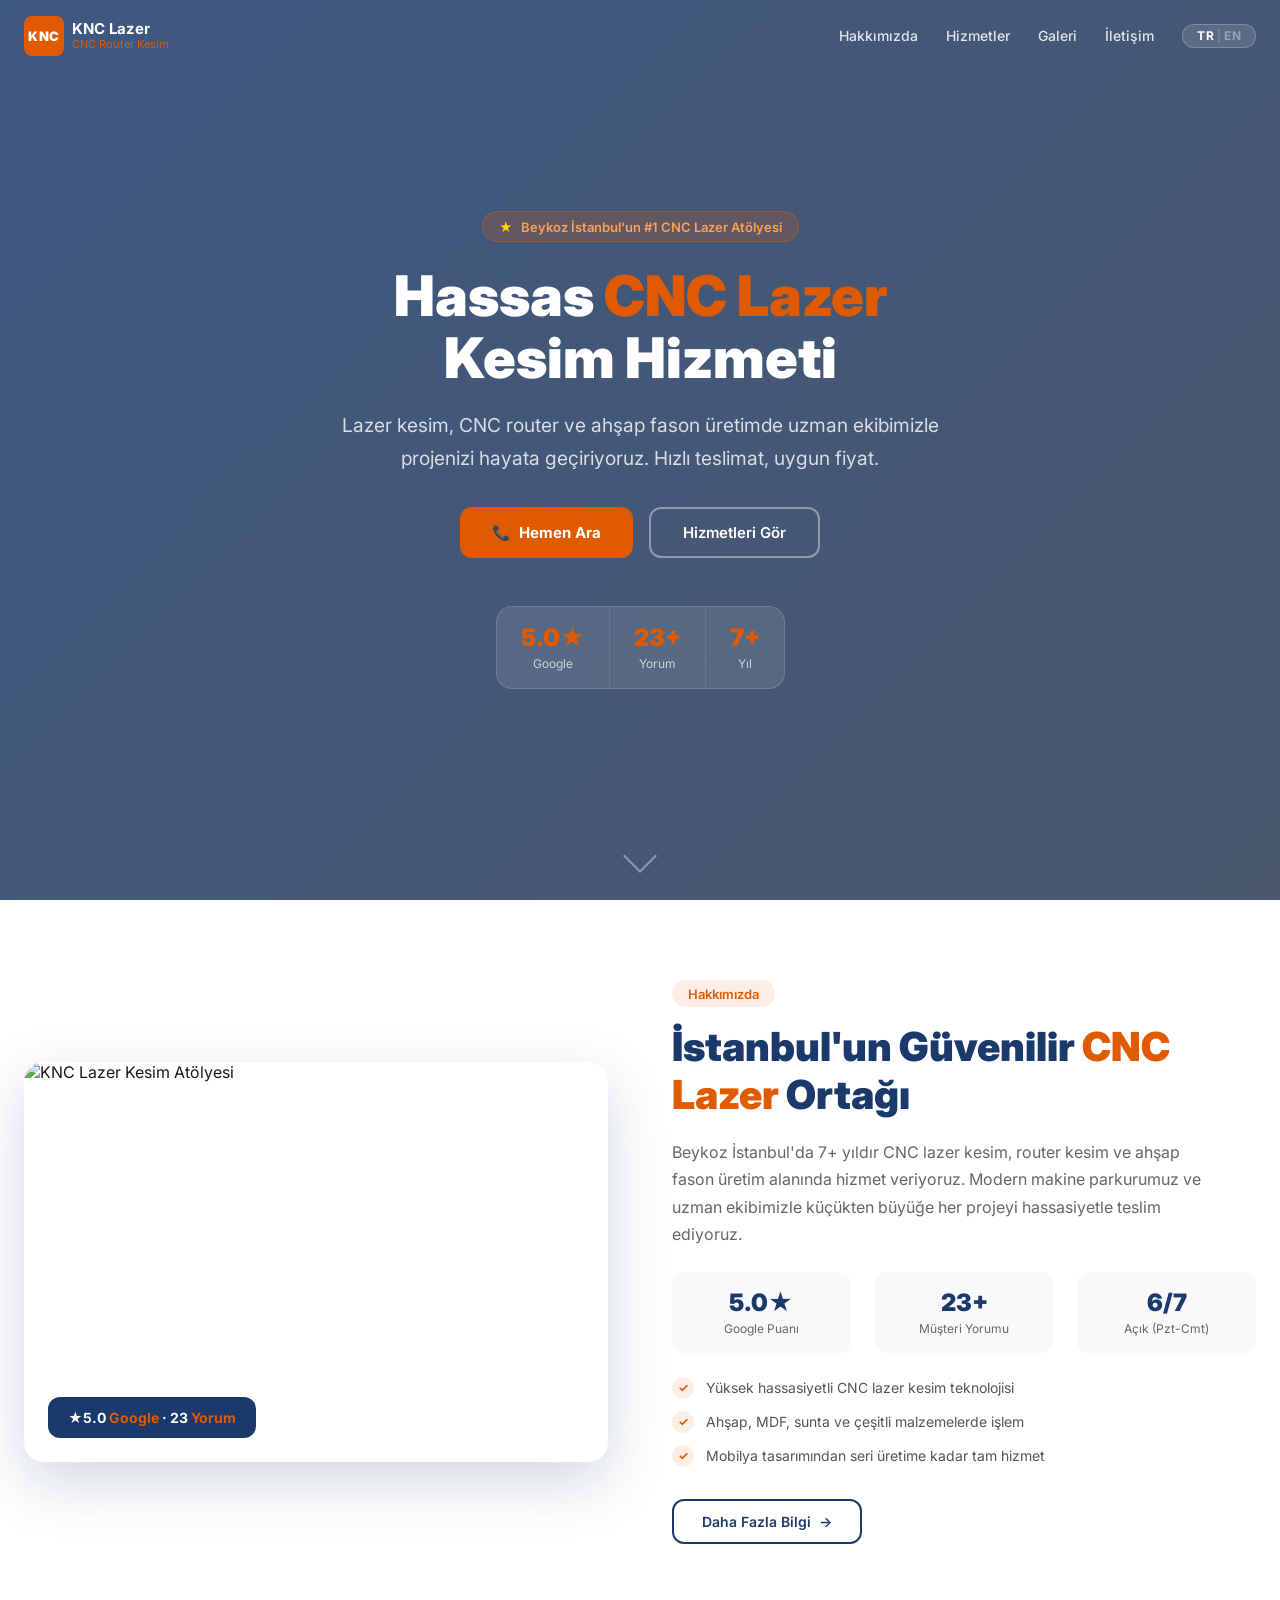
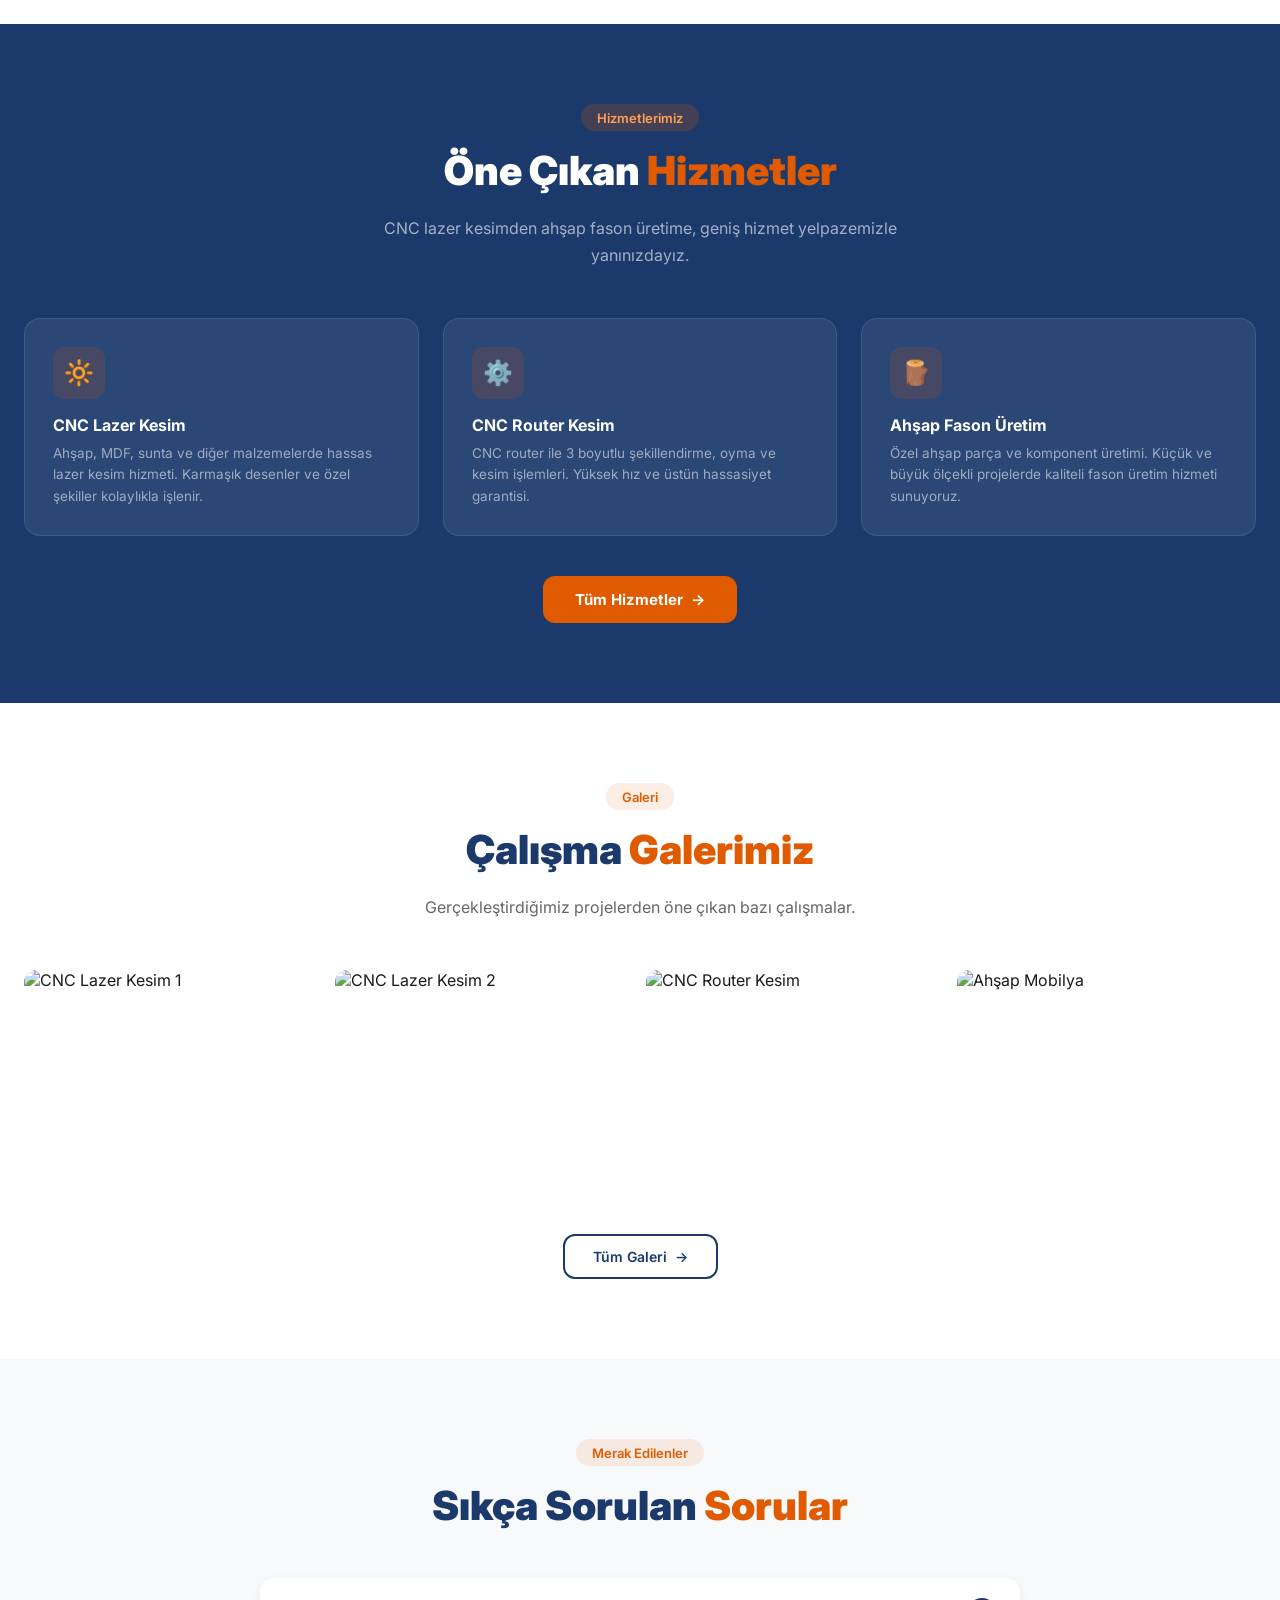
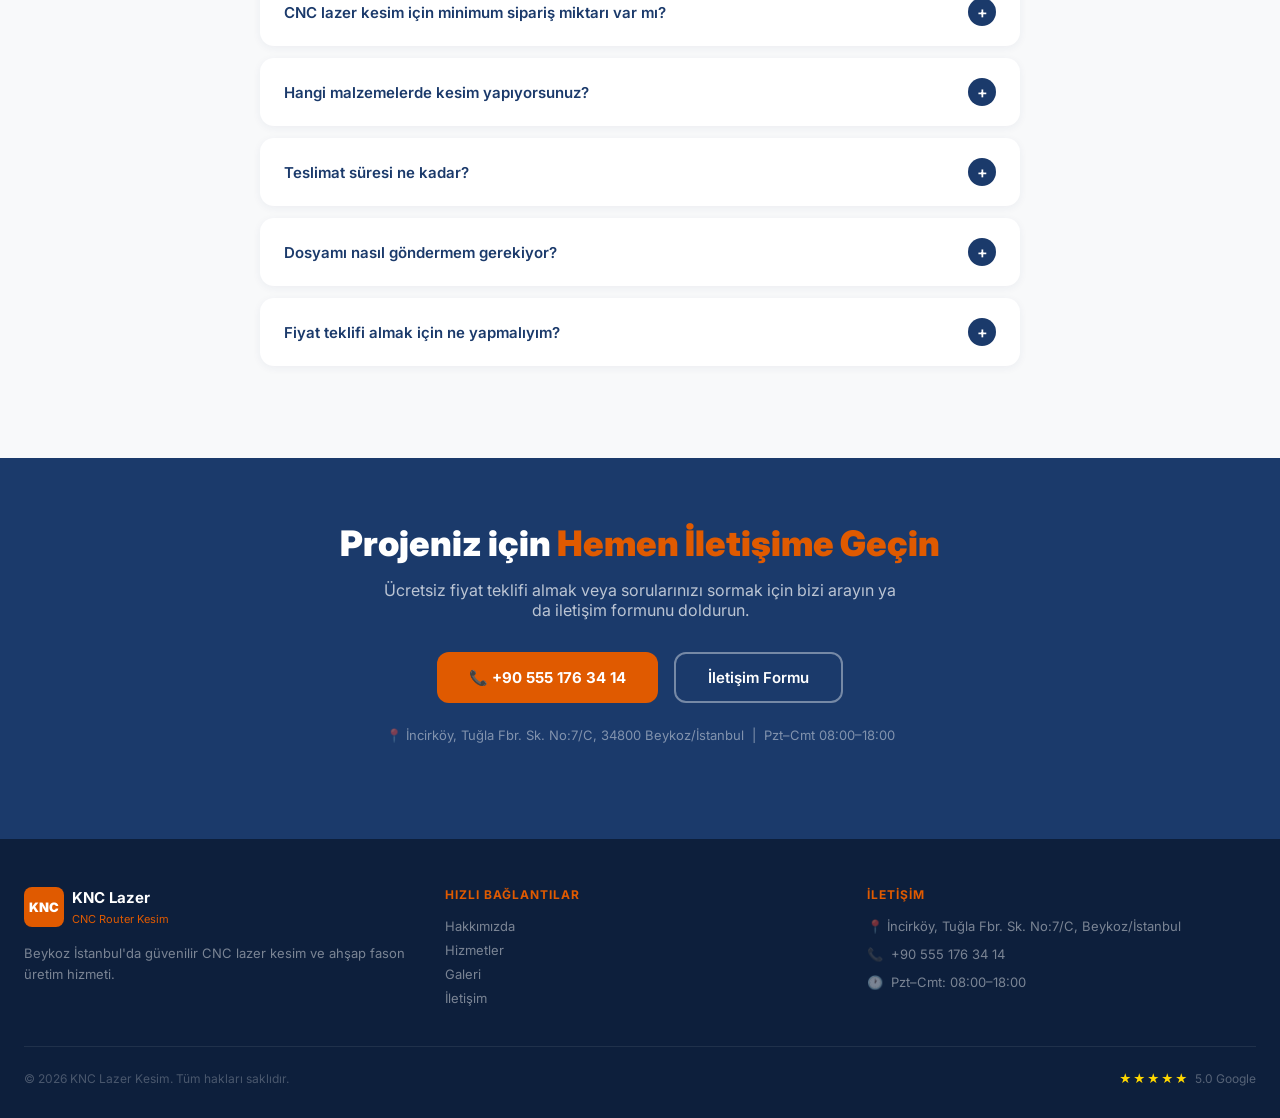
==== commit 5a80984e: "Add FAQ section to homepage with 5 common questions https://claude.ai/code/session_01HBbzkv2a6dMzxuQ" ====
--- a/index.html
+++ b/index.html
@@ -259,6 +259,93 @@
   </div>
 </section>
 
+<section class="faq-section">
+  <div class="container">
+    <div style="text-align:center;margin-bottom:3rem;">
+      <span class="section-badge">
+        <span data-lang-inline="tr" class="active">Merak Edilenler</span><span data-lang-inline="en">FAQ</span>
+      </span>
+      <h2 class="section-title" style="color:var(--primary)">
+        <span data-lang="tr" class="active">Sıkça Sorulan <span class="text-accent">Sorular</span></span>
+        <span data-lang="en">Frequently Asked <span class="text-accent">Questions</span></span>
+      </h2>
+    </div>
+    <div class="faq-list">
+
+      <div class="faq-item">
+        <button class="faq-question" onclick="toggleFaq(this)">
+          <span data-lang-inline="tr" class="active">CNC lazer kesim için minimum sipariş miktarı var mı?</span>
+          <span data-lang-inline="en">Is there a minimum order quantity for CNC laser cutting?</span>
+          <span class="faq-icon">+</span>
+        </button>
+        <div class="faq-answer">
+          <p>
+            <span data-lang-inline="tr" class="active">Hayır, minimum sipariş şartımız yoktur. Tek adet prototipten başlayarak seri üretime kadar her ölçekte sipariş kabul ediyoruz. Küçük siparişler için hızlı teslimat avantajımız mevcuttur.</span>
+            <span data-lang-inline="en">No, we have no minimum order requirement. We accept orders of any scale, from single prototypes to mass production. We offer fast delivery for small orders.</span>
+          </p>
+        </div>
+      </div>
+
+      <div class="faq-item">
+        <button class="faq-question" onclick="toggleFaq(this)">
+          <span data-lang-inline="tr" class="active">Hangi malzemelerde kesim yapıyorsunuz?</span>
+          <span data-lang-inline="en">What materials do you cut?</span>
+          <span class="faq-icon">+</span>
+        </button>
+        <div class="faq-answer">
+          <p>
+            <span data-lang-inline="tr" class="active">Ahşap, MDF, sunta, kontrplak, lamine panel ve çeşitli ahşap türevli malzemelerde CNC lazer ve router kesim yapıyoruz. Malzeme türüne göre en uygun teknolojiyi belirliyoruz.</span>
+            <span data-lang-inline="en">We perform CNC laser and router cutting on wood, MDF, particleboard, plywood, laminated panels, and various wood-derivative materials. We determine the most appropriate technology based on the material type.</span>
+          </p>
+        </div>
+      </div>
+
+      <div class="faq-item">
+        <button class="faq-question" onclick="toggleFaq(this)">
+          <span data-lang-inline="tr" class="active">Teslimat süresi ne kadar?</span>
+          <span data-lang-inline="en">What is the delivery time?</span>
+          <span class="faq-icon">+</span>
+        </button>
+        <div class="faq-answer">
+          <p>
+            <span data-lang-inline="tr" class="active">Sipariş büyüklüğüne ve yoğunluğa göre teslimat süremiz genellikle 1–5 iş günüdür. Acil siparişler için öncelikli üretim seçeneği sunuyoruz. Sipariş sırasında kesin süreyi bildiriyoruz.</span>
+            <span data-lang-inline="en">Depending on order size and workload, our delivery time is typically 1–5 business days. We offer priority production for urgent orders and confirm the exact timeframe at the time of order.</span>
+          </p>
+        </div>
+      </div>
+
+      <div class="faq-item">
+        <button class="faq-question" onclick="toggleFaq(this)">
+          <span data-lang-inline="tr" class="active">Dosyamı nasıl göndermem gerekiyor?</span>
+          <span data-lang-inline="en">How should I send my files?</span>
+          <span class="faq-icon">+</span>
+        </button>
+        <div class="faq-answer">
+          <p>
+            <span data-lang-inline="tr" class="active">DXF, DWG, SVG veya PDF formatında vektörel çizim dosyalarını WhatsApp veya e-posta ile gönderebilirsiniz. Dosyanız yoksa ölçülerinizi belirtmeniz yeterli; tasarım desteği sağlıyoruz.</span>
+            <span data-lang-inline="en">You can send vector drawing files in DXF, DWG, SVG, or PDF format via WhatsApp or email. If you don't have a file, just provide your dimensions — we offer design support.</span>
+          </p>
+        </div>
+      </div>
+
+      <div class="faq-item">
+        <button class="faq-question" onclick="toggleFaq(this)">
+          <span data-lang-inline="tr" class="active">Fiyat teklifi almak için ne yapmalıyım?</span>
+          <span data-lang-inline="en">How can I get a price quote?</span>
+          <span class="faq-icon">+</span>
+        </button>
+        <div class="faq-answer">
+          <p>
+            <span data-lang-inline="tr" class="active">+90 555 176 34 14 numaralı telefondan bizi arayabilir, iletişim formunu doldurabilir ya da dosyanızı doğrudan WhatsApp üzerinden gönderebilirsiniz. Ücretsiz ve hızlı fiyat teklifi sunuyoruz.</span>
+            <span data-lang-inline="en">You can call us at +90 555 176 34 14, fill out the contact form, or send your file directly via WhatsApp. We provide free and fast price quotes.</span>
+          </p>
+        </div>
+      </div>
+
+    </div>
+  </div>
+</section>
+
 <section class="cta-banner">
   <div class="container">
     <h2>
@@ -349,6 +436,13 @@
     applyLang();
   }
 
+  function toggleFaq(btn) {
+    const item = btn.closest('.faq-item');
+    const isOpen = item.classList.contains('open');
+    document.querySelectorAll('.faq-item').forEach(i => i.classList.remove('open'));
+    if (!isOpen) item.classList.add('open');
+  }
+
   document.getElementById('langToggle').addEventListener('click', toggleLang);
   document.getElementById('langToggleMobile').addEventListener('click', toggleLang);
 
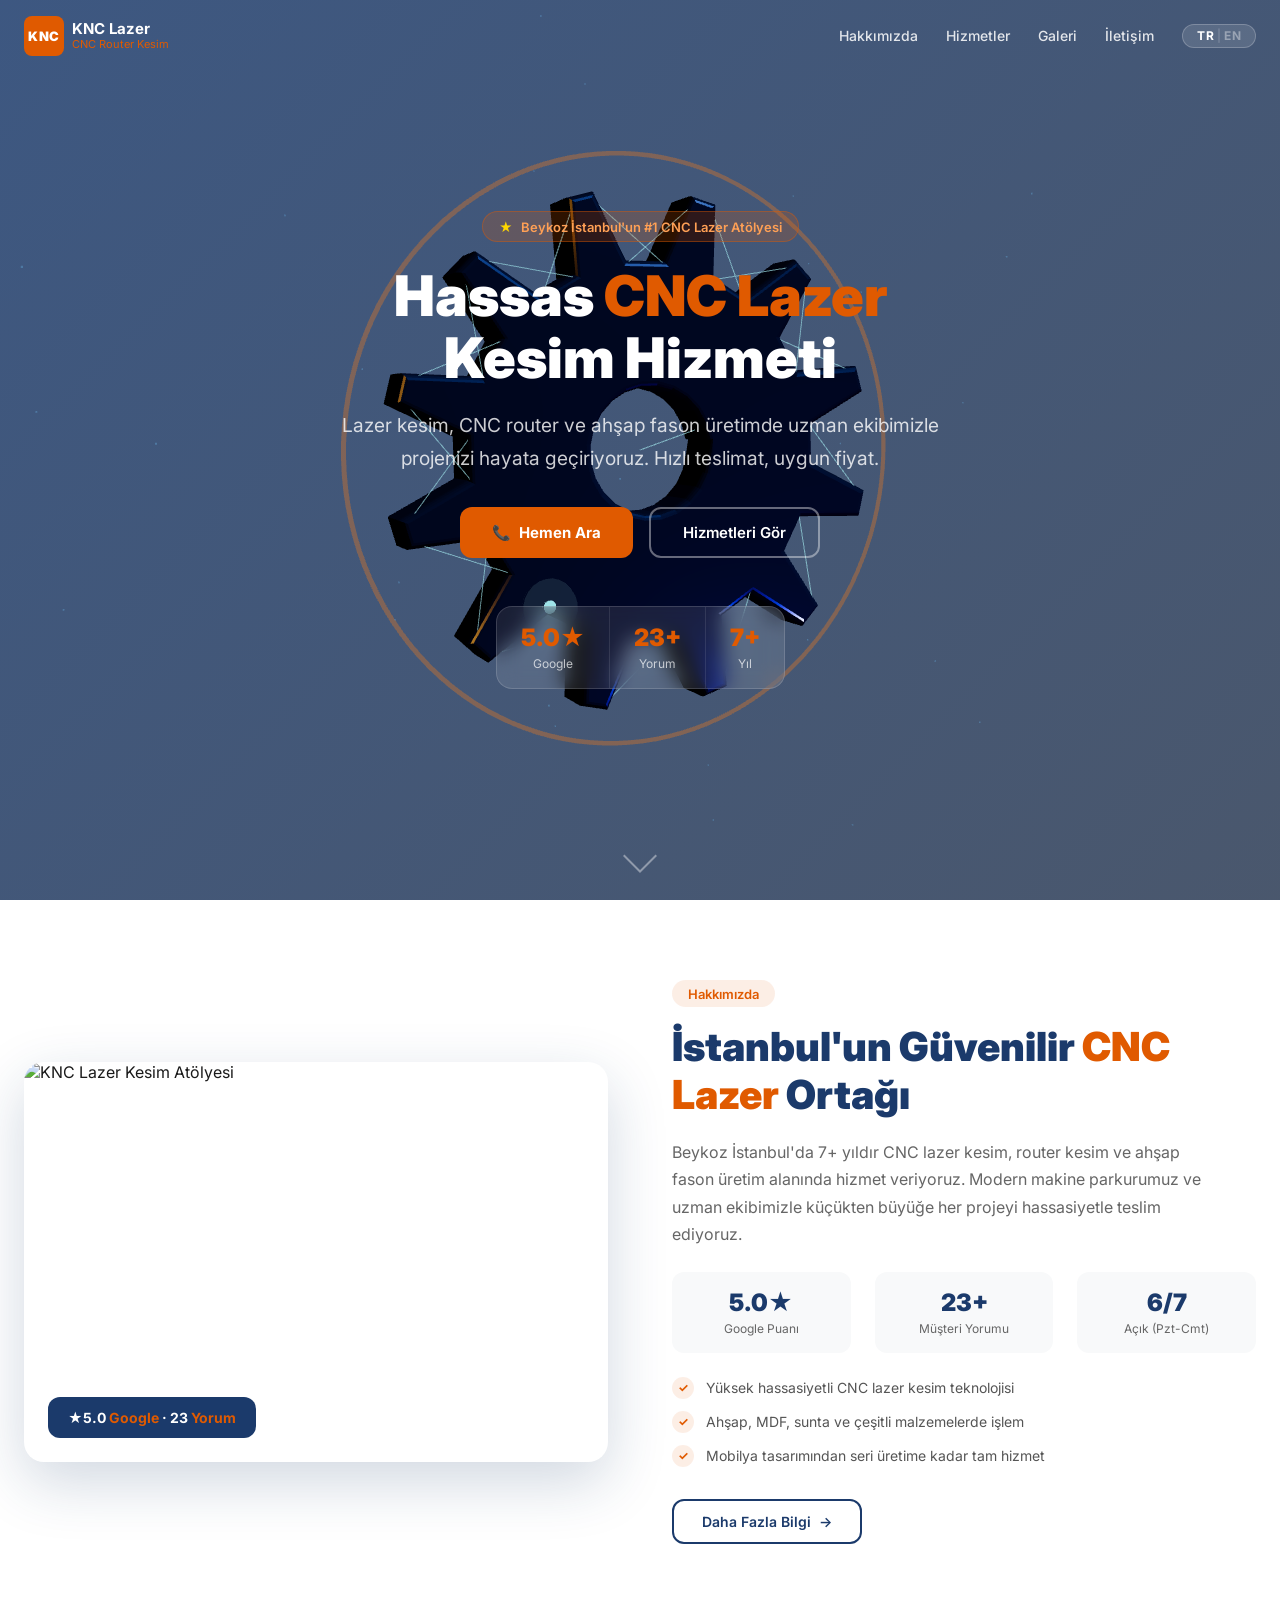
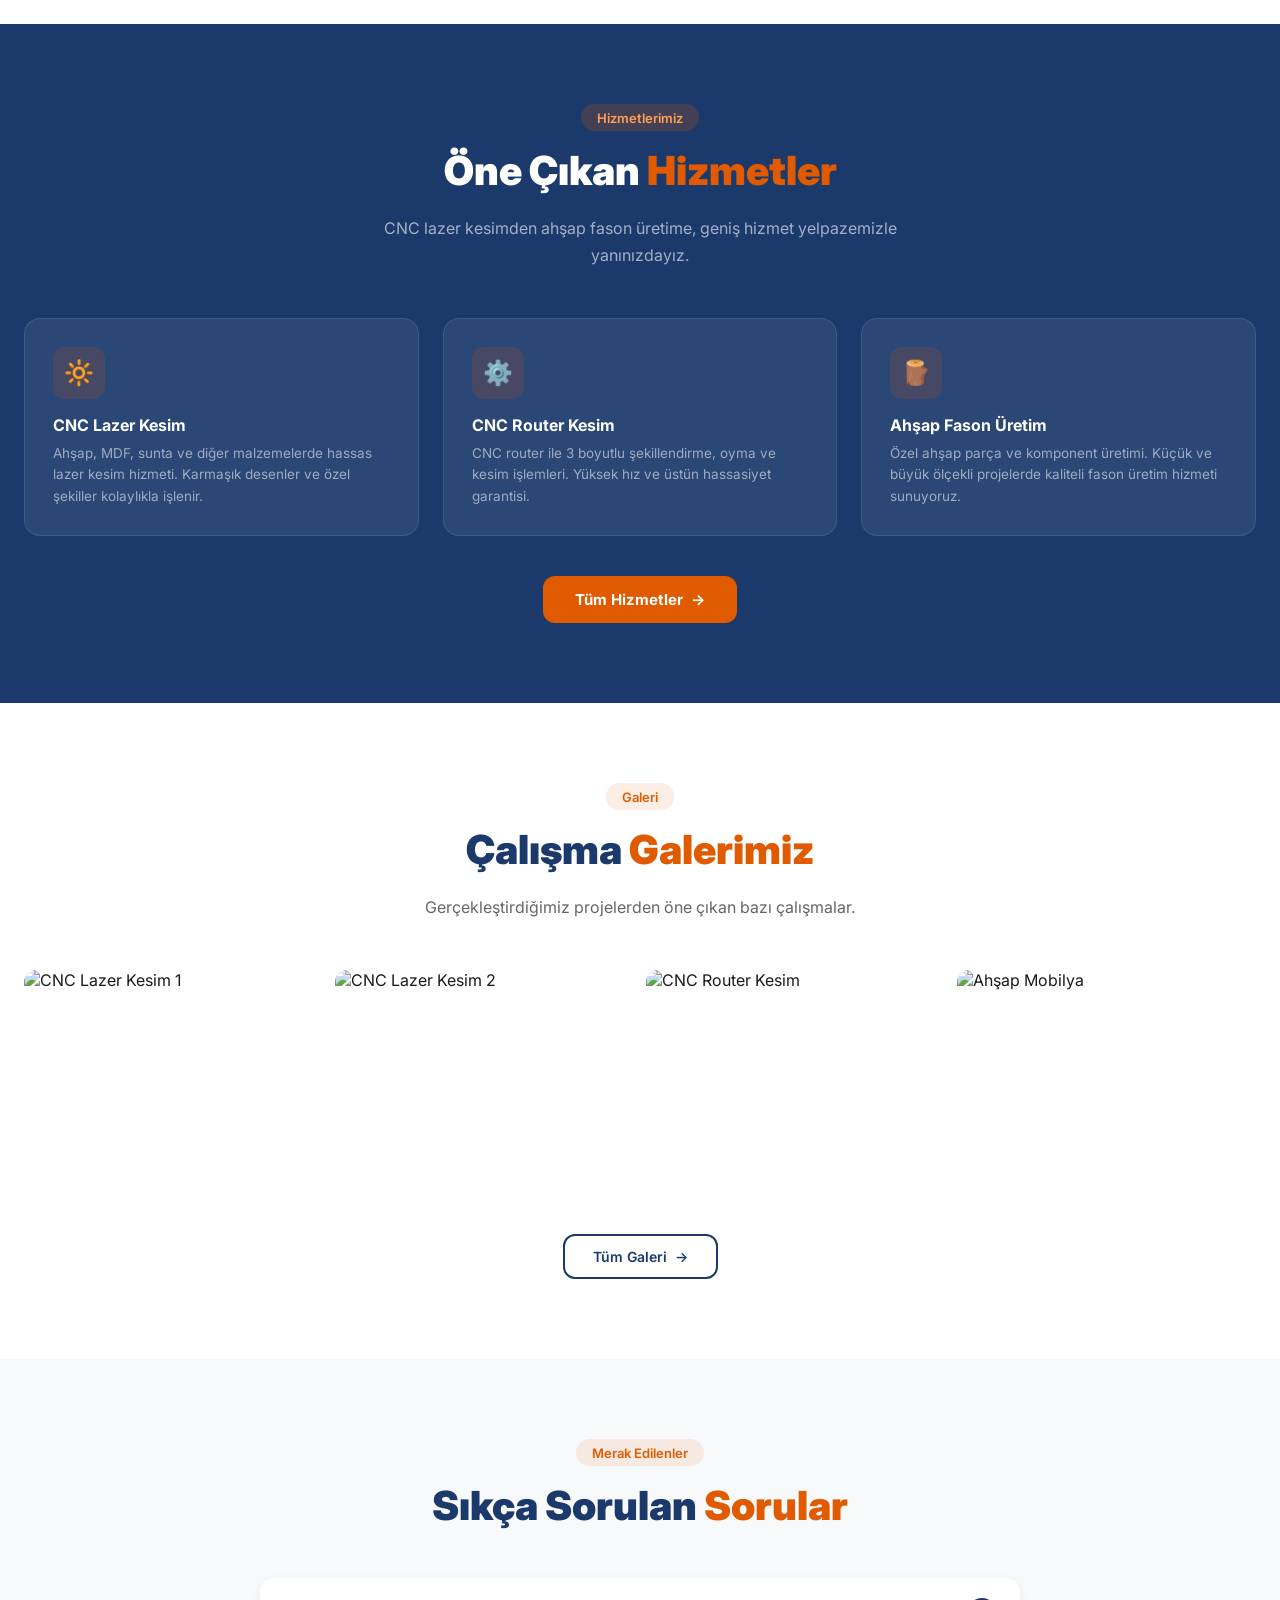
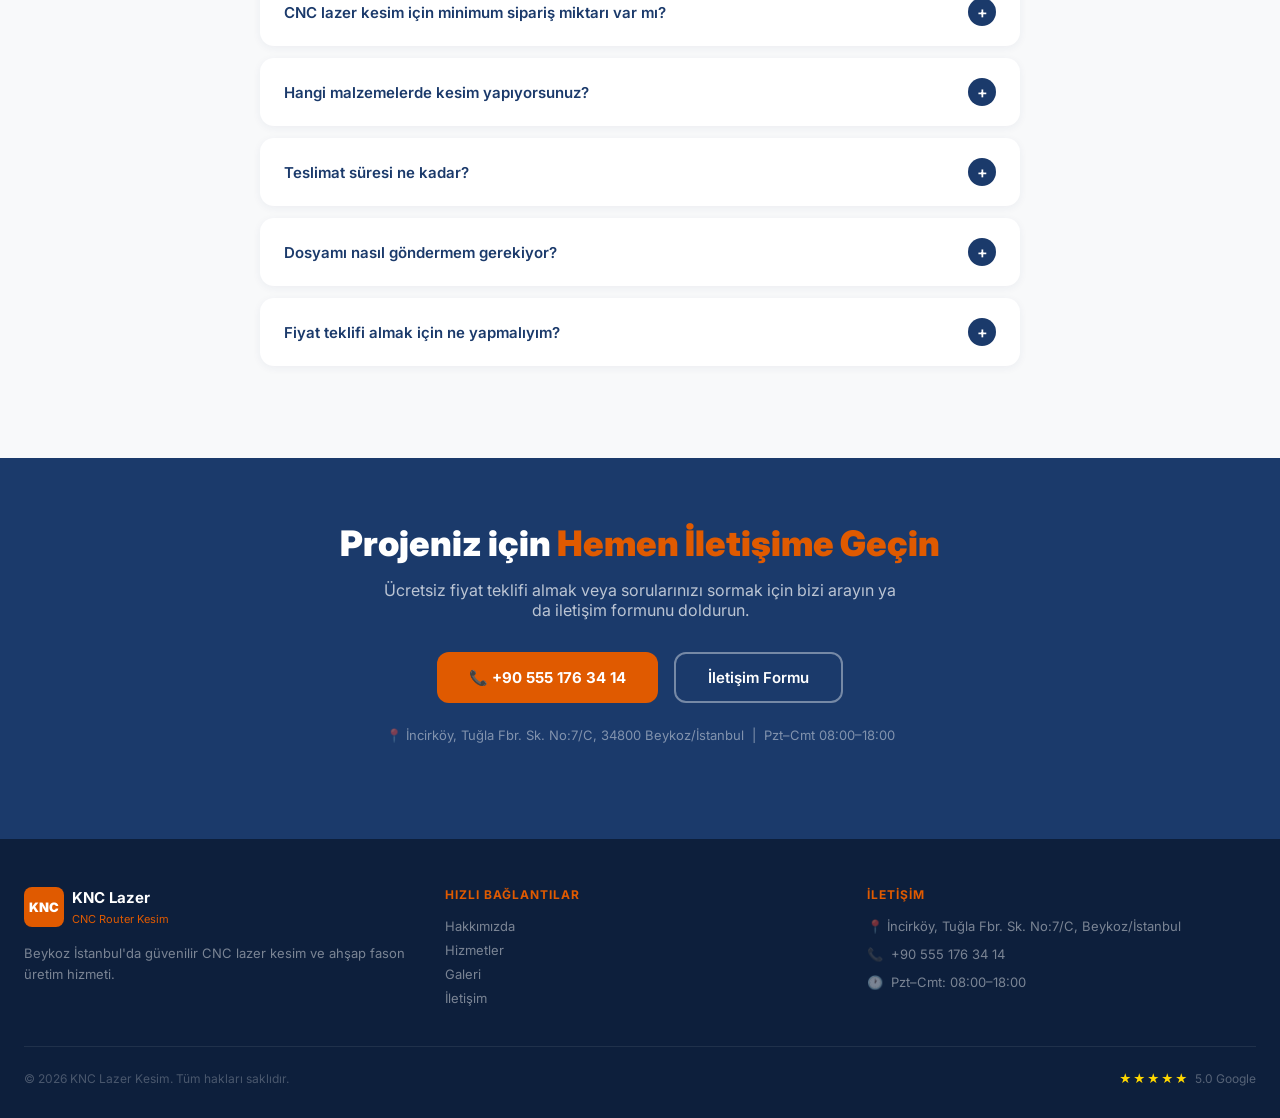
==== commit 5109b665: "Add Three.js 3D gear animation to hero section - Rotating metallic gear with 12 teeth (ExtrudeGeomet" ====
--- a/index.html
+++ b/index.html
@@ -457,5 +457,6 @@
   document.getElementById('footerYear').textContent = new Date().getFullYear();
   applyLang();
 </script>
+<script src="three-hero.js" defer></script>
 </body>
 </html>
--- a/styles.css
+++ b/styles.css
@@ -190,11 +190,11 @@
   background-size: cover; background-position: center;
 }
 .hero-overlay {
-  position: absolute; inset: 0;
+  position: absolute; inset: 0; z-index: 0;
   background: linear-gradient(135deg, rgba(27,58,107,0.85) 0%, rgba(13,31,60,0.75) 100%);
 }
 .hero-content {
-  position: relative; text-align: center; color: #fff;
+  position: relative; z-index: 2; text-align: center; color: #fff;
   padding: 0 1.5rem; max-width: 900px;
 }
 .hero-badge {
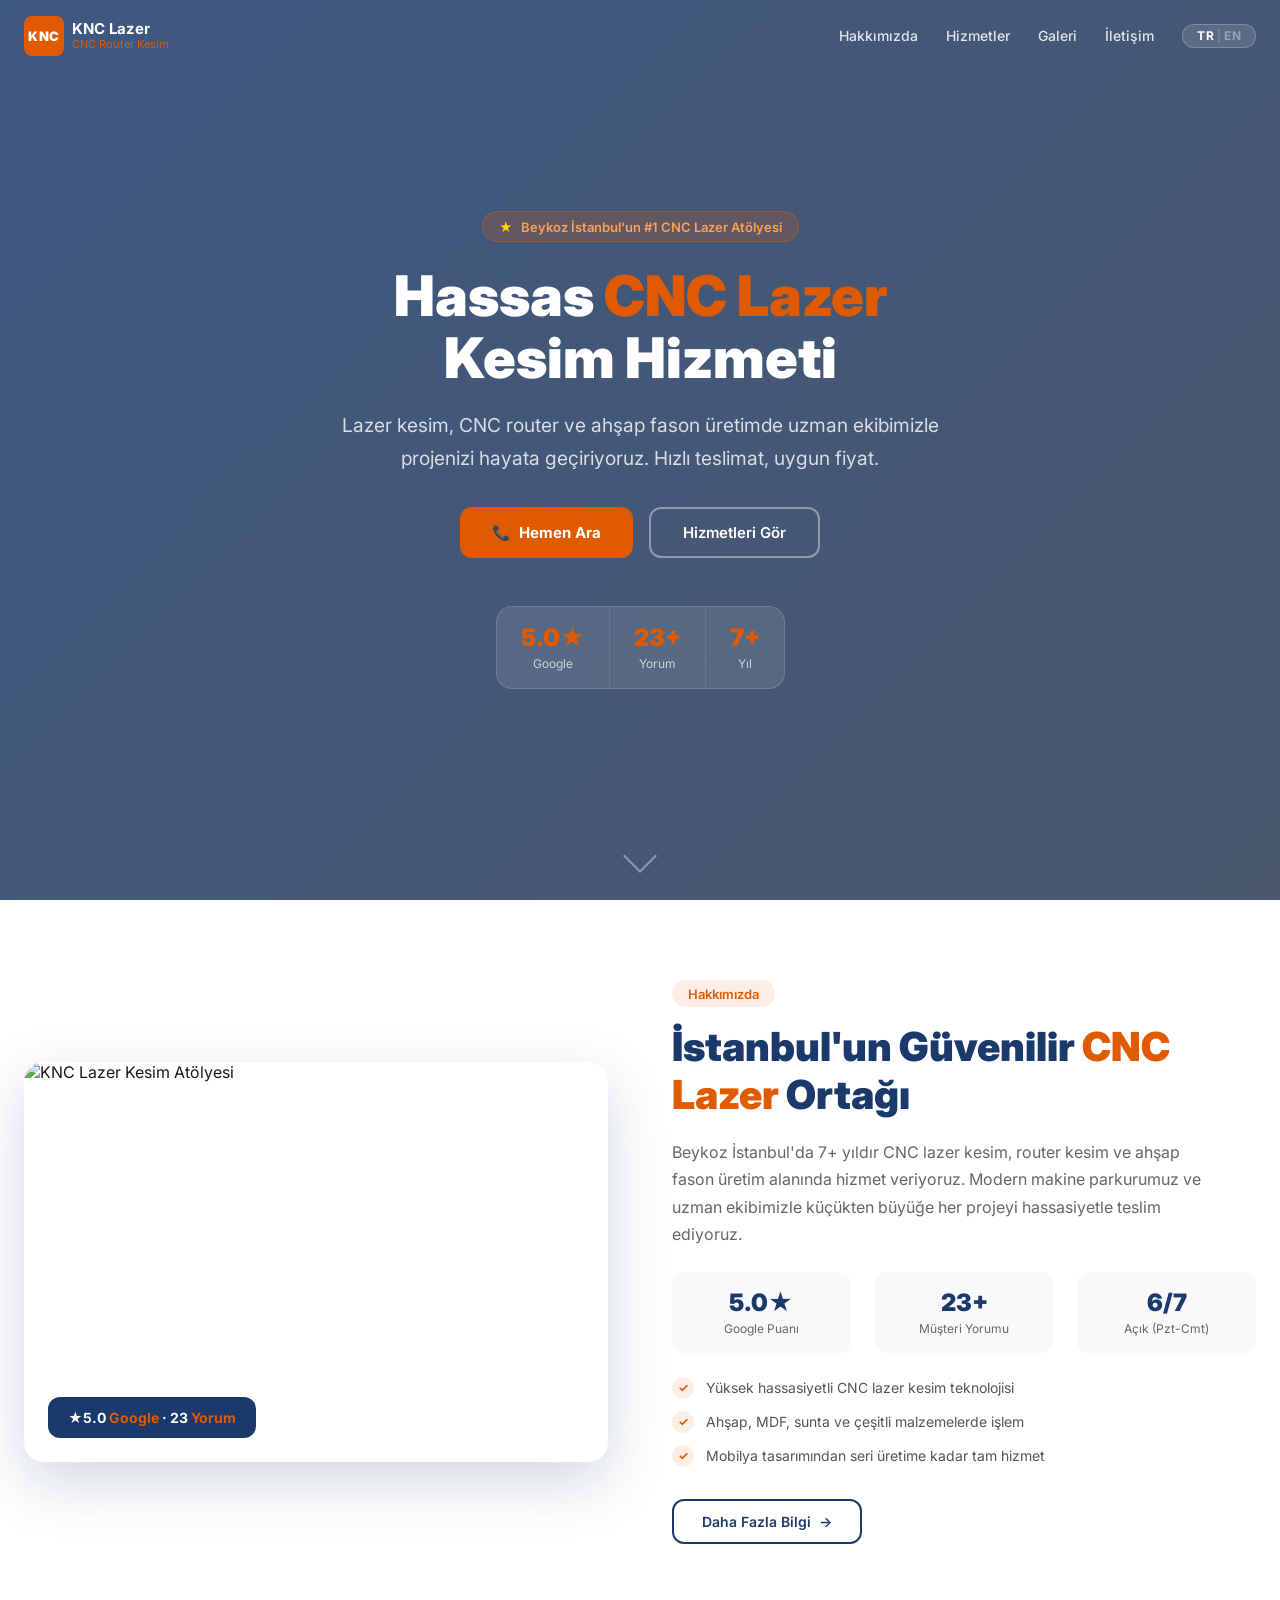
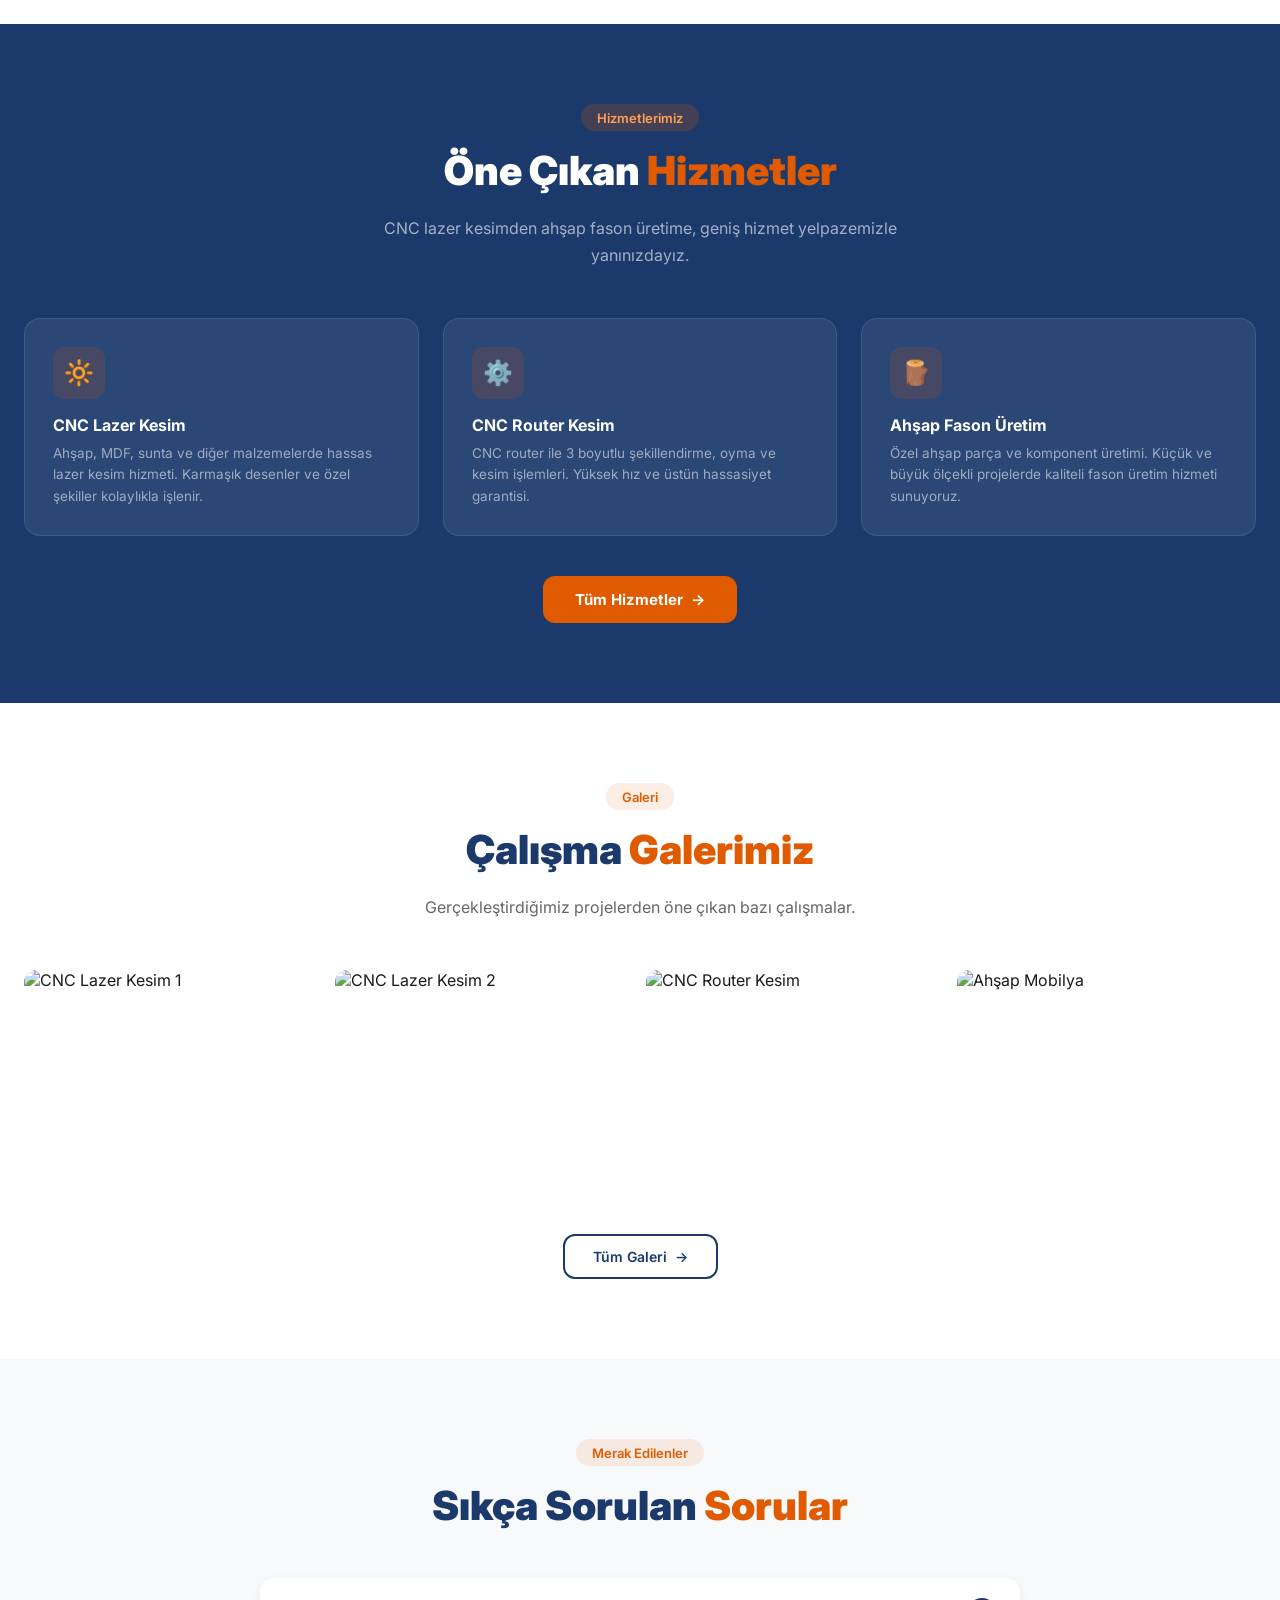
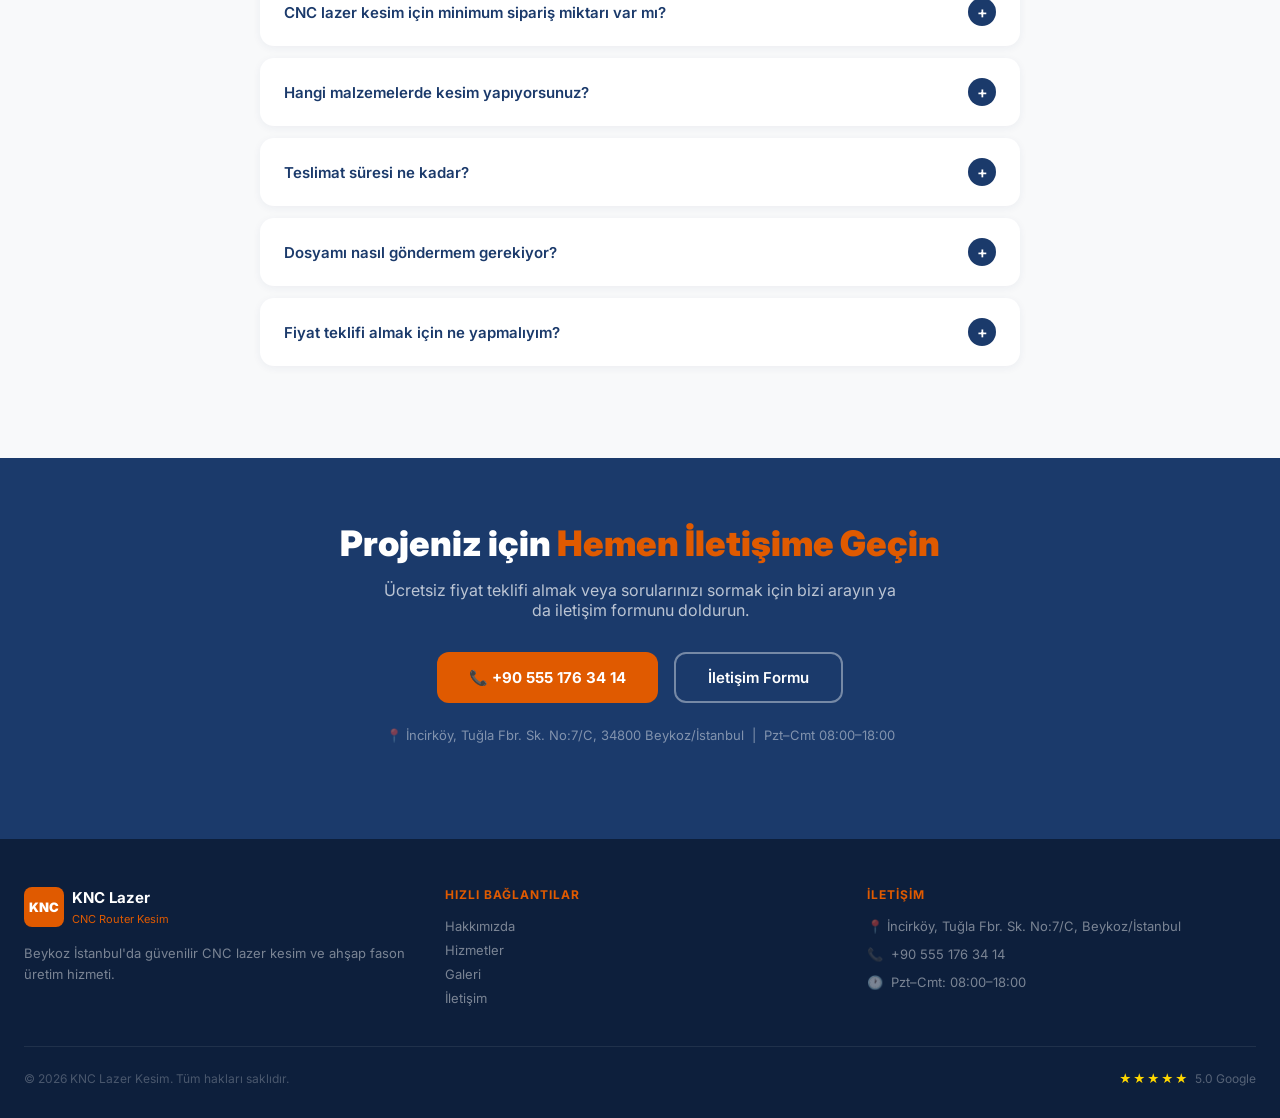
==== commit fe7e94ef: "Revert "Add Three.js 3D gear animation to hero section" This reverts commit 5109b665b36d2b49d66713c3" ====
--- a/index.html
+++ b/index.html
@@ -457,6 +457,5 @@
   document.getElementById('footerYear').textContent = new Date().getFullYear();
   applyLang();
 </script>
-<script src="three-hero.js" defer></script>
 </body>
 </html>
--- a/styles.css
+++ b/styles.css
@@ -190,11 +190,11 @@
   background-size: cover; background-position: center;
 }
 .hero-overlay {
-  position: absolute; inset: 0; z-index: 0;
+  position: absolute; inset: 0;
   background: linear-gradient(135deg, rgba(27,58,107,0.85) 0%, rgba(13,31,60,0.75) 100%);
 }
 .hero-content {
-  position: relative; z-index: 2; text-align: center; color: #fff;
+  position: relative; text-align: center; color: #fff;
   padding: 0 1.5rem; max-width: 900px;
 }
 .hero-badge {
